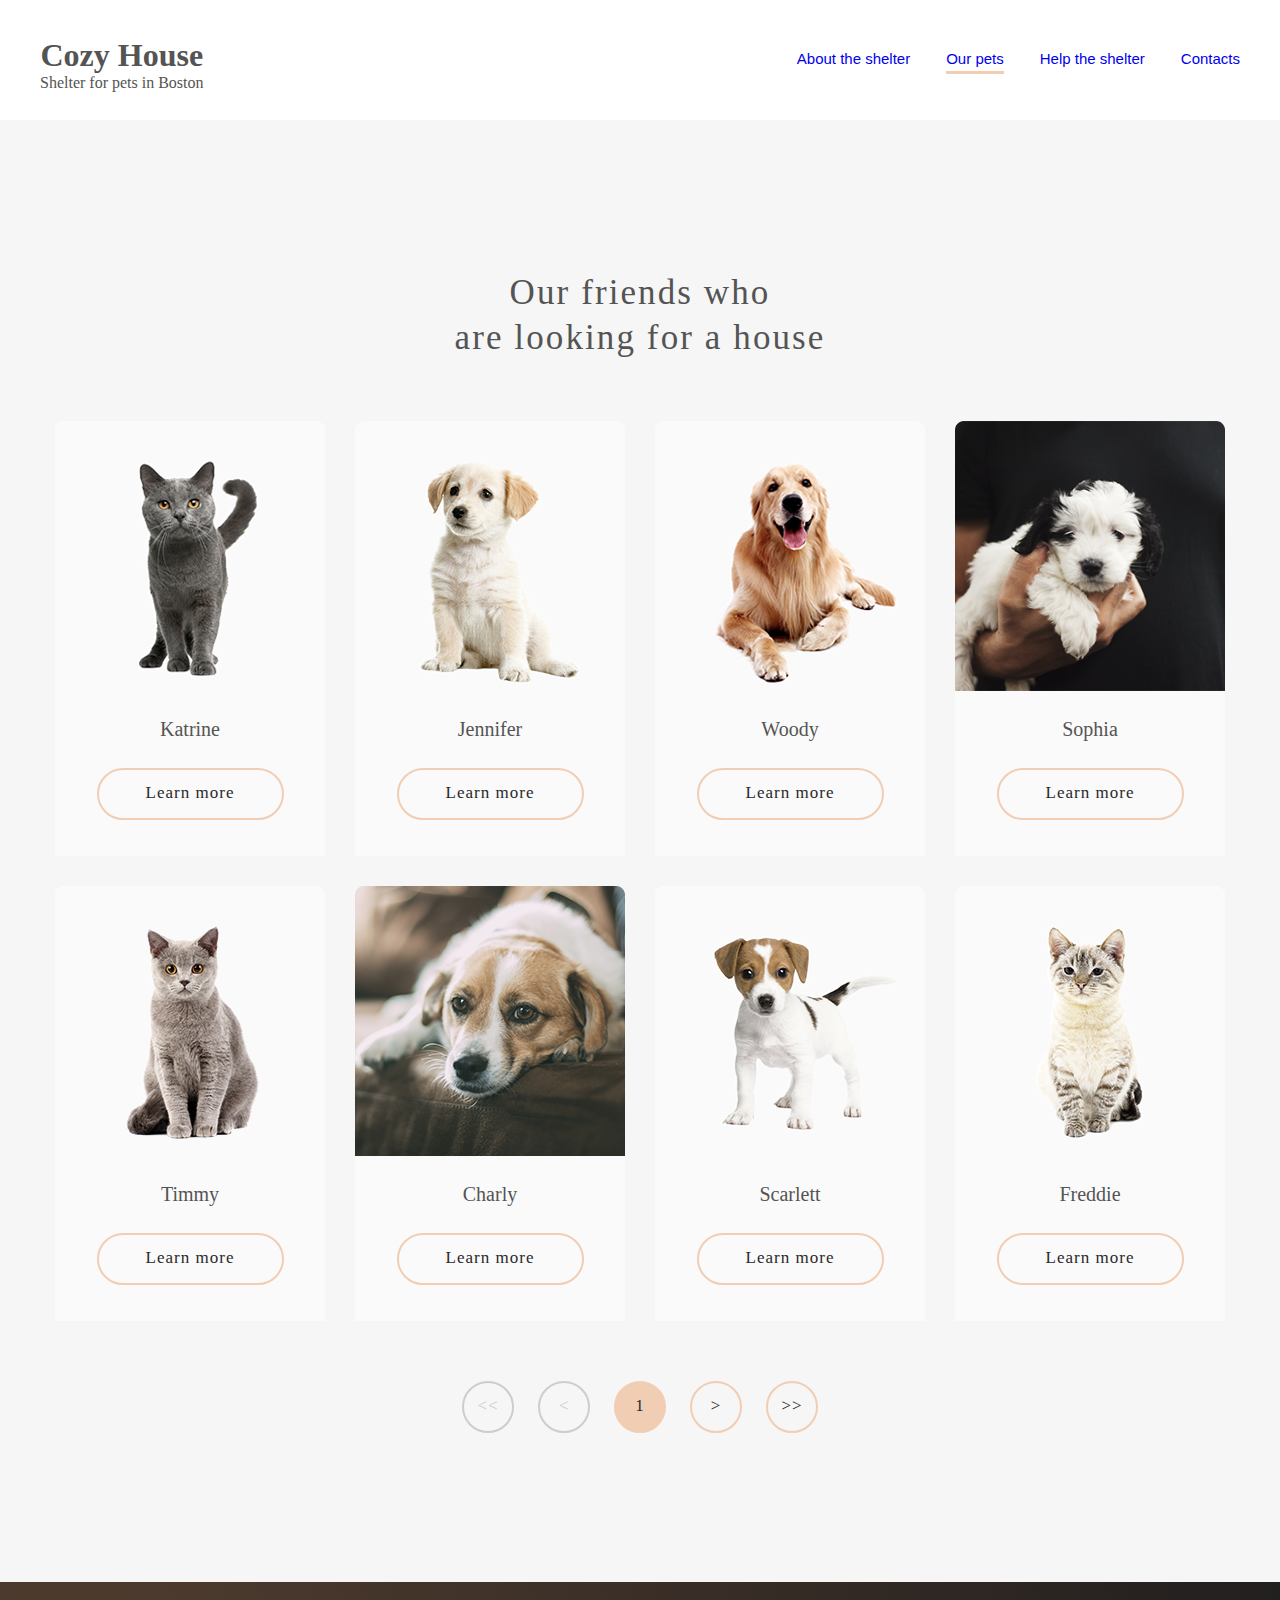
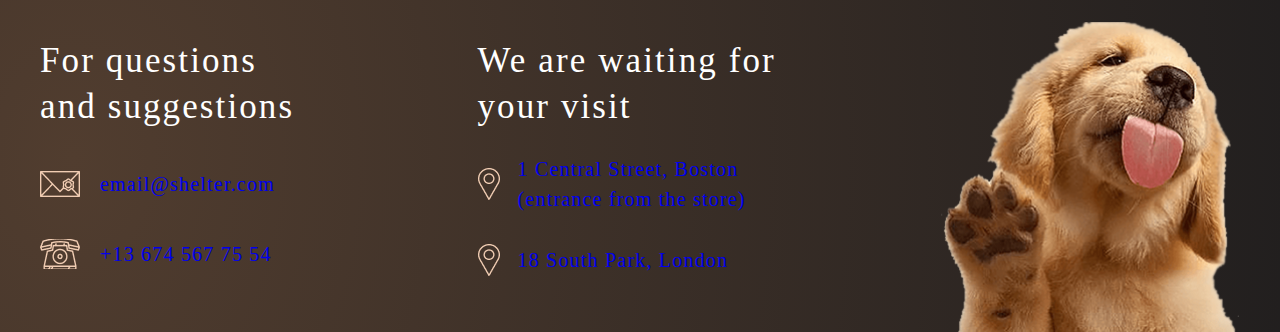
==== shelter/pets.html @ 12da90d0 "feat: burger for index" ====
<!DOCTYPE html>
<html lang="en">
  <head>
    <meta charset="UTF-8" />
    <meta http-equiv="X-UA-Compatible" content="IE=edge" />
    <meta name="viewport" content="width=device-width, initial-scale=1.0">
    <title>Our Pets</title>
    <link rel="stylesheet" href="./normalize.css" />
    <link rel="stylesheet" href="style.css" />
    <link rel="stylesheet" href="pets.css" />
  </head>
  <body>
    <div class="wrapper">
      <div class="gray hide"></div>
      <div class="head-container">
        <header class="header-pets">
          <div class="logo">
            <h1 class="header-title">Cozy House</h1>
            <div class="header-subtitle">Shelter for pets in Boston</div>
          </div>
          <div class="burger">
          </div>
          <div class="menu-burger hide">
            <ul class="menu-items">
              <li class="menu-item menu-item-activ">
                <a href="#">About the shelter</a>
              </li>
              <li class="menu-item"><a href="./pets.html">Our pets</a></li>
              <li class="menu-item"><a href="#help">Help the shelter</a></li>
              <li class="menu-item"><a href="#footer">Contacts</a></li>
            </ul>
          </div>
          <div class="menu">
            <ul class="menu-items">
              <li class="menu-item">
                <a href="./index.html">About the shelter</a>
              </li>
              <li class="menu-item menu-item-activ">
                <a href="#">Our pets</a>
              </li>
              <li class="menu-item"><a href="./index.html#help">Help the shelter</a></li>
              <li class="menu-item"><a href="#footer">Contacts</a></li>
            </ul>
          </div>
        </header>
      </div>
      <div class="our-pets container">
          <div class="our-pets-container">
              <div class="our-pets-content">
                  <h3 class="our-pets-title heading">
                    Our friends who <br>
                    are looking for a house  
                </h3>
                   <div class="our-pets-cards">
                    <div class="cards">
                        <div class="cards-container">
                          <div class="card-img card-img-katrine"></div>
                          <p class="card-name">Katrine</p>
                          <button class="card-btn slider-btn btn">Learn more</button>
                        </div>
                      </div>
                      <div class="cards">
                        <div class="cards-container">
                          <div class="card-img card-img-jennifer"></div>
                          <p class="card-name">Jennifer</p>
                          <button class="card-btn slider-btn btn">Learn more</button>
                        </div>
                      </div>
                      <div class="cards">
                        <div class="cards-container">
                          <div class="card-img card-img-woody"></div>
                          <p class="card-name">Woody</p>
                          <button class="card-btn slider-btn btn">Learn more</button>
                        </div>
                      </div>
                      <div class="cards">
                        <div class="cards-container">
                          <div class="card-img card-img-sophia"></div>
                          <p class="card-name">Sophia</p>
                          <button class="card-btn slider-btn btn">Learn more</button>
                        </div>
                      </div>
                      <div class="cards">
                        <div class="cards-container">
                          <div class="card-img card-img-timmy"></div>
                          <p class="card-name">Timmy</p>
                          <button class="card-btn slider-btn btn">Learn more</button>
                        </div>
                      </div>
                      <div class="cards">
                        <div class="cards-container">
                          <div class="card-img card-img-charly"></div>
                          <p class="card-name">Charly</p>
                          <button class="card-btn slider-btn btn">Learn more</button>
                        </div>
                      </div>
                      <div class="cards">
                        <div class="cards-container">
                          <div class="card-img card-img-scarlett"></div>
                          <p class="card-name">Scarlett</p>
                          <button class="card-btn slider-btn btn">Learn more</button>
                        </div>
                      </div>
                      <div class="cards">
                        <div class="cards-container">
                          <div class="card-img card-img-freddie"></div>
                          <p class="card-name">Freddie</p>
                          <button class="card-btn slider-btn btn">Learn more</button>
                        </div>
                      </div>
                      

                   </div>
                   <div class="our-pets-menu">
                       <button class="btn our-pets-btn slider-btn disable-btn">&lt;&lt;</button>
                       <button class="btn our-pets-btn slider-btn disable-btn">&lt;</button>
                       <button class="btn our-pets-btn slider-btn active-btn">1</button>
                       <button class="btn our-pets-btn slider-btn">&gt;</button>
                       <button class="btn our-pets-btn slider-btn">&gt;&gt;</button>
                   </div>
              </div>
          </div>
      </div>
      <footer class="footer" id="footer">
        <div class="footer-container">
          <div class="contact c-container">
            <h3 class="contact-heading c-title">
              For questions and suggestions
            </h3>
            <h4 class="contact-email conact-fiel">
                <a href="mailto:email@shelter.com">email@shelter.com</a></h4>
            <h4 class="contact-phone conact-fiel">
                <a href="tel:+13 674 567 75 54">+13 674 567 75 54</a></h4>
          </div>
          <div class="location c-container">
            <h3 class="contact-location c-title">
              We are waiting for your visit
            </h3>
            <h4 class="contact-city conact-fiel">
                <a href="https://www.google.com/maps/place/%D0%92%D0%B0%D1%80%D1%88%D0%B0%D0%B2%D0%B0/@52.1811685,21.3651849,1647m/data=!3m1!1e3!4m5!3m4!1s0x471ecc669a869f01:0x72f0be2a88ead3fc!8m2!3d52.2294817!4d21.0127258">
                    1 Central Street, Boston (entrance from the store)
            </a>
                </h4>
            <h4 class="contact-address conact-fiel">
                <a href="https://www.google.com/maps/place/%D0%92%D0%B0%D1%80%D1%88%D0%B0%D0%B2%D0%B0/@52.1811685,21.3651849,1647m/data=!3m1!1e3!4m5!3m4!1s0x471ecc669a869f01:0x72f0be2a88ead3fc!8m2!3d52.2294817!4d21.0127258">
                    18 South Park, London</a>
                </h4>
          </div>
          <div class="help-img"></div>
        </div>
      </footer>
    </div>
    <script src="./script.js"></script>
  </body>
</html>
---- shelter/style.css ----
body {
  margin: auto;
  width: 100%;
  height: 100%;
}

.btn {
  background: #F1CDB3;
  border-radius: 100px;
  width: 207px;
  height: 52px;
  font-family: "Georgia";
  font-style: normal;
  font-weight: 400;
  font-size: 17px;
  line-height: 130%;
  /* identical to box height, or 22px */
  letter-spacing: 0.06em;
  /* color-dark-3xl */
  color: #292929;
}

.btn:hover, .card-btn:hover {
  background: #FDDCC4;
  cursor: pointer;
}

a:hover {
  cursor: pointer;
}

.cards:hover .card-btn {
  background: #FDDCC4;
}

.head_background {
  display: -webkit-box;
  display: -ms-flexbox;
  display: flex;
  -webkit-box-orient: vertical;
  -webkit-box-direction: normal;
      -ms-flex-direction: column;
          flex-direction: column;
  height: 100%;
  width: 100%;
  background: radial-gradient(100% 215.42% at 0% 0%, #5B483A 0%, #262425 100%), #211F20;
}

.gray {
  display: none;
  position: fixed;
  top: 0;
  left: 0;
  width: 100%;
  height: 100%;
  content: "";
  background-color: rgba(128, 128, 128, 0.7);
  z-index: 1;
}
@media (max-width: 767px) {
  .gray {
    display: inline-block;
  }
}

.wrapper {
  width: 1280px;
  margin: auto;
  overflow: hidden;
}
@media (max-width: 1279px) {
  .wrapper {
    width: 768px;
  }
}
@media (max-width: 767px) {
  .wrapper {
    width: 320px;
  }
}

.header {
  position: relative;
  margin: 45px 40px 0 40px;
  display: -webkit-box;
  display: -ms-flexbox;
  display: flex;
  -webkit-box-orient: horizontal;
  -webkit-box-direction: normal;
      -ms-flex-direction: row;
          flex-direction: row;
  -webkit-box-pack: justify;
      -ms-flex-pack: justify;
          justify-content: space-between;
  -webkit-box-align: center;
      -ms-flex-align: center;
          align-items: center;
  color: #FFFFFF;
}
@media (max-width: 1279px) {
  .header {
    margin: 30px 30px 0 30px;
  }
}
@media (max-width: 767px) {
  .header {
    margin: 30px 53px 0 10px;
  }
}
.header .header-title {
  /* logo_title */
  font-family: "Georgia";
  font-style: normal;
  font-weight: 400;
  font-size: 32px;
  line-height: 110%;
  /* or 35px */
  letter-spacing: 0.06em;
  /* color-primary */
  color: #F1CDB3;
}
.header .header-subtitle {
  font-family: "Arial";
  font-style: normal;
  font-weight: 400;
  font-size: 13px;
  line-height: 35px;
  display: -webkit-box;
  display: -ms-flexbox;
  display: flex;
  -webkit-box-align: center;
      -ms-flex-align: center;
          align-items: center;
  letter-spacing: 0.1em;
}

.logo {
  z-index: 200;
  display: -webkit-box;
  display: -ms-flexbox;
  display: flex;
  -webkit-box-orient: vertical;
  -webkit-box-direction: normal;
      -ms-flex-direction: column;
          flex-direction: column;
  -webkit-box-align: center;
      -ms-flex-align: center;
          align-items: center;
  margin-bottom: 10px;
  margin-top: 10px;
}
.logo .logo:hover {
  cursor: pointer;
}
@media (max-width: 767px) {
  .logo {
    margin: 0;
  }
}

.display-block {
  display: block;
}

.burger {
  display: none;
  content: "";
  width: 30px;
  height: 22px;
  background-image: url("./assets/icon/Burger.png");
  -webkit-transition: -webkit-transform 0.8s;
  transition: -webkit-transform 0.8s;
  transition: transform 0.8s;
  transition: transform 0.8s, -webkit-transform 0.8s;
}
.burger:hover {
  cursor: pointer;
}
.burger.active {
  -webkit-transform: rotate(90deg);
          transform: rotate(90deg);
}
@media (max-width: 767px) {
  .burger {
    display: inline-block;
    z-index: 200;
  }
}

.hide {
  display: none !important;
}

.show {
  display: inline-block;
}

.show-burger-menu {
  -webkit-animation: burger 0.3s;
          animation: burger 0.3s;
}
@-webkit-keyframes burger {
  0% {
    right: -380px;
  }
  100% {
    right: -60;
  }
}
@keyframes burger {
  0% {
    right: -380px;
  }
  100% {
    right: -60;
  }
}

.hide-burger-menu {
  -webkit-animation: bur 0.3s;
          animation: bur 0.3s;
}
@-webkit-keyframes bur {
  0% {
    right: -60px;
  }
  100% {
    right: -380px;
    display: none;
  }
}
@keyframes bur {
  0% {
    right: -60px;
  }
  100% {
    right: -380px;
    display: none;
  }
}

.menu {
  display: inline-block;
}
@media (max-width: 767px) {
  .menu {
    display: none;
  }
}

.menu-burger {
  z-index: 100;
  display: none;
  width: 320px;
}
@media (max-width: 767px) {
  .menu-burger {
    display: inline-block;
    position: absolute;
    top: -30px;
    right: -53px;
    height: 823px;
    background-color: #292929;
  }
}

.menu-items {
  list-style: none;
  display: -webkit-box;
  display: -ms-flexbox;
  display: flex;
  -webkit-box-orient: horizontal;
  -webkit-box-direction: normal;
      -ms-flex-direction: row;
          flex-direction: row;
  font-family: "Arial";
  font-style: normal;
  font-weight: 400;
  font-size: 15px;
  line-height: 160%;
  color: #CDCDCD;
}
@media (max-width: 767px) {
  .menu-items {
    -webkit-box-orient: vertical;
    -webkit-box-direction: normal;
        -ms-flex-direction: column;
            flex-direction: column;
    padding: 0;
    -webkit-box-pack: center;
        -ms-flex-pack: center;
            justify-content: center;
    -webkit-box-align: center;
        -ms-flex-align: center;
            align-items: center;
    height: 100%;
    width: 100%;
  }
}

.menu-item {
  margin: 0 0 0 36px;
}
@media (max-width: 767px) {
  .menu-item {
    margin: 20px 0;
    font-size: 32px;
  }
}

.menu-item-activ {
  color: #FAFAFA;
  border-bottom: 3px solid #F1CDB3;
}

.main-container {
  margin: 44px 40px 0 40px;
}
@media (max-width: 1279px) {
  .main-container {
    margin: 60px 100px 0 90px;
    height: 1015px;
  }
}

.main {
  display: -webkit-box;
  display: -ms-flexbox;
  display: flex;
  -webkit-box-orient: horizontal;
  -webkit-box-direction: normal;
      -ms-flex-direction: row;
          flex-direction: row;
}
@media (max-width: 1279px) {
  .main {
    -webkit-box-orient: vertical;
    -webkit-box-direction: normal;
        -ms-flex-direction: column;
            flex-direction: column;
    -webkit-box-align: center;
        -ms-flex-align: center;
            align-items: center;
    -webkit-box-pack: justify;
        -ms-flex-pack: justify;
            justify-content: space-between;
  }
}

.main-content {
  width: 460px;
  display: -webkit-box;
  display: -ms-flexbox;
  display: flex;
  -webkit-box-orient: vertical;
  -webkit-box-direction: normal;
      -ms-flex-direction: column;
          flex-direction: column;
  -webkit-box-align: start;
      -ms-flex-align: start;
          align-items: flex-start;
  margin-top: 160px;
}
@media (max-width: 1279px) {
  .main-content {
    margin-top: 0;
  }
}

h2 {
  /* h2 */
  font-family: "Georgia";
  font-style: normal;
  font-weight: 400;
  font-size: 44px;
  line-height: 130%;
  /* or 57px */
}

.main-header {
  width: 310px;
  color: #FFFFFF;
}

@media (max-width: 1279px) {
  .main-btn {
    -ms-flex-item-align: center;
        align-self: center;
  }
}

.main-text {
  margin: 42px 0;
  color: #CDCDCD;
}

.subheading {
  font-family: "Arial";
  font-style: normal;
  font-weight: 400;
  font-size: 15px;
  line-height: 160%;
}

.main-img {
  margin-left: 42px;
  width: 698px;
  height: 728px;
  background-image: url("./assets/img/puppy.png");
  content: "";
}
@media (max-width: 1279px) {
  .main-img {
    margin: 99px 0 0 120px;
    width: 569px;
    height: 593px;
    background-position: top top;
    background-size: contain;
    background-repeat: no-repeat;
  }
}

.about {
  height: 588px;
}
@media (max-width: 1279px) {
  .about {
    height: 1048px;
  }
}

.about-container {
  width: 1200px;
  height: 408px;
  display: -webkit-box;
  display: -ms-flexbox;
  display: flex;
  -webkit-box-orient: horizontal;
  -webkit-box-direction: normal;
      -ms-flex-direction: row;
          flex-direction: row;
  -webkit-box-pack: center;
      -ms-flex-pack: center;
          justify-content: center;
}
@media (max-width: 1279px) {
  .about-container {
    width: 768px;
  }
}
@media (max-width: 767px) {
  .about-container {
    width: 320px;
  }
}
@media (max-width: 1279px) {
  .about-container {
    height: 868px;
    -webkit-box-orient: vertical;
    -webkit-box-direction: normal;
        -ms-flex-direction: column;
            flex-direction: column;
    -webkit-box-align: center;
        -ms-flex-align: center;
            align-items: center;
    -webkit-box-pack: start;
        -ms-flex-pack: start;
            justify-content: flex-start;
  }
}

.about-img {
  margin-left: 175px;
  margin-top: 10px;
  width: 300px;
  height: 408px;
  content: "";
  background: url(./assets/img/pets.png);
}
@media (max-width: 1279px) {
  .about-img {
    margin: 80px 0 0 0;
    -webkit-box-ordinal-group: 2;
        -ms-flex-order: 1;
            order: 1;
  }
}

.about-content {
  margin: 22px 175px 0 120px;
  width: 430px;
  height: 380px;
  color: #4C4C4C;
  display: -webkit-box;
  display: -ms-flexbox;
  display: flex;
  -webkit-box-orient: vertical;
  -webkit-box-direction: normal;
      -ms-flex-direction: column;
          flex-direction: column;
  -ms-flex-pack: distribute;
      justify-content: space-around;
}
@media (max-width: 1279px) {
  .about-content {
    margin: 0;
    -webkit-box-ordinal-group: 1;
        -ms-flex-order: 0;
            order: 0;
  }
}

h3 {
  font-family: "Georgia";
  font-style: normal;
  font-weight: 400;
  font-size: 35px;
  line-height: 130%;
  letter-spacing: 0.06em;
}

.about-header {
  color: #545454;
  width: 390px;
}

.about-center {
  margin-top: 20px;
}

.pets {
  height: 877px;
  width: 100%;
  background: #F6F6F6;
}

.pets-container {
  /* background: red;    */
  width: 1200px;
  height: 697px;
  display: -webkit-box;
  display: -ms-flexbox;
  display: flex;
  -webkit-box-orient: vertical;
  -webkit-box-direction: normal;
      -ms-flex-direction: column;
          flex-direction: column;
  -webkit-box-align: center;
      -ms-flex-align: center;
          align-items: center;
  -webkit-box-pack: justify;
      -ms-flex-pack: justify;
          justify-content: space-between;
  margin-top: -10px;
}
@media (max-width: 1279px) {
  .pets-container {
    width: 768px;
  }
}
@media (max-width: 767px) {
  .pets-container {
    width: 320px;
  }
}

.pets-head {
  width: 400px;
  text-align: center;
  color: #545454;
}

.pets-slider {
  width: 1200px;
  height: 435px;
  position: relative;
}
@media (max-width: 1279px) {
  .pets-slider {
    width: 768px;
  }
}
@media (max-width: 767px) {
  .pets-slider {
    width: 320px;
  }
}
@media (max-width: 1279px) {
  .pets-slider {
    width: 706px;
  }
}

.pets-slider-container {
  width: 100%;
  height: 100%;
  display: -webkit-box;
  display: -ms-flexbox;
  display: flex;
  -webkit-box-orient: horizontal;
  -webkit-box-direction: normal;
      -ms-flex-direction: row;
          flex-direction: row;
  -webkit-box-pack: center;
      -ms-flex-pack: center;
          justify-content: center;
}
@media (max-width: 1279px) {
  .pets-slider-container {
    -ms-flex-wrap: wrap;
        flex-wrap: wrap;
    overflow: hidden;
    overflow-y: hidden;
  }
}

.cards {
  margin: 0 45px;
  width: 270px;
  height: 435px;
}
@media (max-width: 1279px) {
  .cards {
    margin: 0 20px;
  }
}

.cards:hover {
  cursor: pointer;
  -webkit-transform: scale(1.1);
          transform: scale(1.1);
  -webkit-box-shadow: 0 4px 8px 0 rgba(0, 0, 0, 0.2), 0 6px 20px 0 rgba(0, 0, 0, 0.19);
          box-shadow: 0 4px 8px 0 rgba(0, 0, 0, 0.2), 0 6px 20px 0 rgba(0, 0, 0, 0.19);
}

.cards-container {
  border-radius: 9px 9px 0px 0px;
  background: #FAFAFA;
  width: 100%;
  height: 100%;
  display: -webkit-box;
  display: -ms-flexbox;
  display: flex;
  -webkit-box-orient: vertical;
  -webkit-box-direction: normal;
      -ms-flex-direction: column;
          flex-direction: column;
  -webkit-box-align: center;
      -ms-flex-align: center;
          align-items: center;
}

.card-img {
  width: 270px;
  height: 270px;
  content: "";
}

.card-img-jennifer {
  background-image: url(./assets/img/slider/jennifer.png);
}

.card-img-katrine {
  background-image: url(./assets/img/slider/katrine.png);
}

.card-img-woody {
  background-image: url(./assets/img/slider/woody.png);
}

.card-name {
  margin: 27px 0;
  font-family: "Georgia";
  font-style: normal;
  font-weight: 400;
  font-size: 20px;
  line-height: 23px;
}

.slider-btn {
  border: 2px solid #F1CDB3;
  -webkit-box-sizing: border-box;
          box-sizing: border-box;
  background: inherit;
}

.card-btn {
  width: 187px;
  height: 52px;
}

.nav-btn {
  width: 52px;
  height: 52px;
  font-size: 14px;
  display: -webkit-box;
  display: -ms-flexbox;
  display: flex;
  -webkit-box-align: center;
      -ms-flex-align: center;
          align-items: center;
  -webkit-box-pack: center;
      -ms-flex-pack: center;
          justify-content: center;
  position: absolute;
  top: 189px;
}

.nav-btn-left {
  -webkit-transform: rotate(-180deg);
          transform: rotate(-180deg);
}

.nav-btn-right {
  right: 0px;
}

.pets-btn {
  width: 261px;
  height: 52px;
}

.help {
  width: 1280px;
  height: 611px;
}
@media (max-width: 1279px) {
  .help {
    width: 768px;
  }
}
@media (max-width: 767px) {
  .help {
    width: 320px;
  }
}
@media (max-width: 1279px) {
  .help {
    height: 779px;
  }
}

.help-container {
  max-width: 1200;
  height: 431px;
  display: -webkit-box;
  display: -ms-flexbox;
  display: flex;
  -webkit-box-orient: vertical;
  -webkit-box-direction: normal;
      -ms-flex-direction: column;
          flex-direction: column;
  -webkit-box-align: center;
      -ms-flex-align: center;
          align-items: center;
  -webkit-box-pack: justify;
      -ms-flex-pack: justify;
          justify-content: space-between;
}
@media (max-width: 1279px) {
  .help-container {
    width: 630px;
    height: 599px;
  }
}

.help-title {
  width: 310px;
  text-align: center;
}

.help-icons {
  width: 1200px;
  height: 281px;
  display: -webkit-box;
  display: -ms-flexbox;
  display: flex;
  -webkit-box-orient: horizontal;
  -webkit-box-direction: normal;
      -ms-flex-direction: row;
          flex-direction: row;
  -webkit-box-pack: center;
      -ms-flex-pack: center;
          justify-content: center;
  -ms-flex-wrap: wrap;
      flex-wrap: wrap;
}
@media (max-width: 1279px) {
  .help-icons {
    width: 768px;
  }
}
@media (max-width: 767px) {
  .help-icons {
    width: 320px;
  }
}
@media (max-width: 1279px) {
  .help-icons {
    height: 446px;
  }
}

.help-card {
  -webkit-box-flex: 0;
      -ms-flex: 0 0 20%;
          flex: 0 0 20%;
  height: 113px;
  min-width: 60px;
  margin: 0 0 50px 0px;
  display: -webkit-box;
  display: -ms-flexbox;
  display: flex;
  -webkit-box-orient: vertical;
  -webkit-box-direction: normal;
      -ms-flex-direction: column;
          flex-direction: column;
  -webkit-box-align: center;
      -ms-flex-align: center;
          align-items: center;
  -ms-flex-pack: distribute;
      justify-content: space-around;
  -ms-flex-line-pack: distribute;
      align-content: space-around;
}
@media (max-width: 1279px) {
  .help-card {
    -webkit-box-flex: 0;
        -ms-flex: 0 0 30%;
            flex: 0 0 30%;
  }
}

.help-card-icon {
  width: 100%;
  height: 60px;
  background-position: center;
  background-repeat: no-repeat;
}

.help-icon-petfood {
  background-image: url(./assets/icon/petfood.png);
}

.help-card-text {
  font-family: "Georgia";
  font-style: normal;
  font-weight: 400;
  font-size: 20px;
  line-height: 115%;
  /* identical to box height, or 23px */
  display: -webkit-box;
  display: -ms-flexbox;
  display: flex;
  -webkit-box-align: center;
      -ms-flex-align: center;
          align-items: center;
  text-align: center;
  letter-spacing: 0.06em;
  /* color-dark-l */
  color: #545454;
}

.help-icon-transportation {
  background-image: url(./assets/icon/transportation.png);
}

.help-icon-toys {
  background-image: url(./assets/icon/toys.png);
}

.help-icon-bowl {
  background-image: url(./assets/icon/bowls.png);
}

.help-icon-shampoos {
  background-image: url(./assets/icon/shampoos.png);
}

.help-icon-vitamins {
  background-image: url(./assets/icon/vitamins.png);
}

.help-icon-medicines {
  background-image: url(./assets/icon/medicines.png);
}

.help-icon-collars {
  background-image: url(./assets/icon/collars.png);
}

.help-icon-sleeping {
  background-image: url(./assets/icon/sleeping.png);
}

.donate {
  height: 462px;
  width: 100%;
  background: #F6F6F6;
}
@media (max-width: 1279px) {
  .donate {
    height: 783px;
  }
}

.donate-container {
  width: 915px;
  height: 282px;
  display: -webkit-box;
  display: -ms-flexbox;
  display: flex;
  -webkit-box-orient: horizontal;
  -webkit-box-direction: normal;
      -ms-flex-direction: row;
          flex-direction: row;
  -webkit-box-pack: justify;
      -ms-flex-pack: justify;
          justify-content: space-between;
  -webkit-box-align: center;
      -ms-flex-align: center;
          align-items: center;
}
@media (max-width: 1279px) {
  .donate-container {
    width: 100%;
    height: 100%;
    -webkit-box-orient: vertical;
    -webkit-box-direction: normal;
        -ms-flex-direction: column;
            flex-direction: column;
  }
}

.donate-img {
  margin-top: 10px;
  width: 55%;
  content: "";
  background-image: url("./assets/img/donation-dog.png");
  background-position: center;
  background-repeat: no-repeat;
  height: 100%;
}
@media (max-width: 1279px) {
  .donate-img {
    width: 505px;
    height: 261px;
    -webkit-box-ordinal-group: 2;
        -ms-flex-order: 1;
            order: 1;
    margin: 0 0 100px 0;
  }
}

.donate-content {
  margin-top: 20px;
  width: 41%;
  height: 282px;
  display: -webkit-box;
  display: -ms-flexbox;
  display: flex;
  -webkit-box-orient: vertical;
  -webkit-box-direction: normal;
      -ms-flex-direction: column;
          flex-direction: column;
  -webkit-box-pack: justify;
      -ms-flex-pack: justify;
          justify-content: space-between;
}
@media (max-width: 1279px) {
  .donate-content {
    margin-top: 80px;
  }
}

.donate-title {
  color: #545454;
  width: 300px;
}

.donate-subheading {
  color: #545454;
}

.card {
  width: 349px;
  height: 43px;
  background: #F1CDB3;
  border-radius: 9px;
  display: -webkit-box;
  display: -ms-flexbox;
  display: flex;
  -webkit-box-pack: center;
      -ms-flex-pack: center;
          justify-content: center;
  -webkit-box-align: center;
      -ms-flex-align: center;
          align-items: center;
  background-image: url("./assets/icon/credit-card.png");
  background-position: 3% 50%;
  background-repeat: no-repeat;
}

.card-num {
  margin-left: 40px;
}

.donate-info {
  font-family: "Arial";
  font-style: italic;
  font-weight: 400;
  font-size: 12px;
  line-height: 18px;
  /* or 150% */
  display: -webkit-box;
  display: -ms-flexbox;
  display: flex;
  -webkit-box-align: center;
      -ms-flex-align: center;
          align-items: center;
  /* color-dark-m */
  color: #B2B2B2;
}

h5 {
  font-family: "Georgia";
  font-style: normal;
  font-weight: 400;
  font-size: 15px;
  line-height: 110%;
  /* identical to box height, or 17px */
  letter-spacing: 0.06em;
  margin: 0;
  padding: 0;
}

.container {
  display: -webkit-box;
  display: -ms-flexbox;
  display: flex;
  -webkit-box-align: center;
      -ms-flex-align: center;
          align-items: center;
  -webkit-box-pack: center;
      -ms-flex-pack: center;
          justify-content: center;
}

h4 {
  font-family: "Georgia";
  font-style: normal;
  font-weight: 400;
  font-size: 20px;
  line-height: 115%;
  /* identical to box height, or 23px */
  display: -webkit-box;
  display: -ms-flexbox;
  display: flex;
  -webkit-box-align: center;
      -ms-flex-align: center;
          align-items: center;
  letter-spacing: 0.06em;
}

.mb20 {
  margin-bottom: 40px;
}

.footer {
  height: 350px;
  width: 100%;
  background: radial-gradient(110.67% 538.64% at 5.73% 50%, #513D2F 0%, #1A1A1C 100%), #211F20;
  display: -webkit-box;
  display: -ms-flexbox;
  display: flex;
  -webkit-box-align: center;
      -ms-flex-align: center;
          align-items: center;
  -webkit-box-orient: vertical;
  -webkit-box-direction: normal;
      -ms-flex-direction: column;
          flex-direction: column;
  -webkit-box-pack: end;
      -ms-flex-pack: end;
          justify-content: flex-end;
}
@media (max-width: 1279px) {
  .footer {
    height: 639px;
  }
}

.footer-container {
  height: 310px;
  width: 1200px;
  display: -webkit-box;
  display: -ms-flexbox;
  display: flex;
  -webkit-box-orient: horizontal;
  -webkit-box-direction: normal;
      -ms-flex-direction: row;
          flex-direction: row;
  -webkit-box-pack: justify;
      -ms-flex-pack: justify;
          justify-content: space-between;
}
@media (max-width: 1279px) {
  .footer-container {
    height: 100%;
    -ms-flex-wrap: wrap;
        flex-wrap: wrap;
    -webkit-box-pack: center;
        -ms-flex-pack: center;
            justify-content: center;
  }
}
@media (max-width: 1279px) {
  .footer-container {
    width: 768px;
  }
}
@media (max-width: 767px) {
  .footer-container {
    width: 320px;
  }
}

.info {
  display: -webkit-box;
  display: -ms-flexbox;
  display: flex;
  -webkit-box-orient: horizontal;
  -webkit-box-direction: normal;
      -ms-flex-direction: row;
          flex-direction: row;
  -webkit-box-align: center;
      -ms-flex-align: center;
          align-items: center;
  -webkit-box-pack: justify;
      -ms-flex-pack: justify;
          justify-content: space-between;
}

.contact {
  width: 280px;
}

.c-title {
  color: #FFFFFF;
}

.c-container {
  margin-top: 16px;
  display: -webkit-box;
  display: -ms-flexbox;
  display: flex;
  -webkit-box-orient: vertical;
  -webkit-box-direction: normal;
      -ms-flex-direction: column;
          flex-direction: column;
}
@media (max-width: 1279px) {
  .c-container {
    margin: 30px 30px;
  }
}

.contact-email {
  margin-bottom: 40px;
  margin-top: 40px;
  background-image: url("./assets/icon/mail.png");
}

.conact-fiel {
  padding-left: 60px;
  background-repeat: no-repeat;
  background-position: left center;
  font-family: "Georgia";
  font-style: normal;
  font-weight: 400;
  font-size: 20px;
  line-height: 150%;
  /* identical to box height, or 23px */
  letter-spacing: 0.06em;
  /* color-primary */
  color: #F1CDB3;
}

.contact-phone {
  background-image: url("./assets/icon/phone.png");
}

.location {
  width: 305px;
}

.contact-city {
  background-image: url("./assets/icon/pin.png");
  padding-left: 40px;
  margin-bottom: 28px;
  margin-top: 25px;
}

.contact-address {
  background-image: url("./assets/icon/pin.png");
  padding-left: 40px;
  line-height: 180%;
}

.help-img {
  width: 300px;
  height: 310px;
  background-image: url("assets/img/footer-puppy.png");
  content: "";
}
@media (max-width: 1279px) {
  .help-img {
    margin-top: 30px;
  }
}

.card-img-timmy {
  background-image: url(./assets/img/slider/timmy.png);
}

.card-img-charly {
  background-image: url(./assets/img/slider/charly.png);
}

.card-img-scarlett {
  background-image: url(./assets/img/slider/scarlett.png);
}

.card-img-freddie {
  background-image: url(./assets/img/slider/freddie.png);
}

.card-img-sophia {
  background-image: url(./assets/img/slider/sophia.png);
}/*# sourceMappingURL=style.css.map */
---- shelter/pets.css ----
.head-container {
  position: fixed;
  top: 0;
  background: white;
  display: -webkit-box;
  display: -ms-flexbox;
  display: flex;
  -webkit-box-orient: horizontal;
  -webkit-box-direction: normal;
      -ms-flex-direction: row;
          flex-direction: row;
  -webkit-box-align: center;
      -ms-flex-align: center;
          align-items: center;
  -webkit-box-pack: center;
      -ms-flex-pack: center;
          justify-content: center;
  width: 1280px;
  height: 120px;
}
@media (max-width: 1279px) {
  .head-container {
    width: 768px;
  }
}

.header-pets {
  display: -webkit-box;
  display: -ms-flexbox;
  display: flex;
  -webkit-box-orient: horizontal;
  -webkit-box-direction: normal;
      -ms-flex-direction: row;
          flex-direction: row;
  -webkit-box-pack: justify;
      -ms-flex-pack: justify;
          justify-content: space-between;
  -webkit-box-align: center;
      -ms-flex-align: center;
          align-items: center;
  width: 1200px;
  /* height: 100%; */
  color: #545454 !important;
}
@media (max-width: 1279px) {
  .header-pets {
    width: 708px;
  }
}

.header-pets .logo .header-title {
  color: #545454;
  margin-top: 10px;
}

.header-pets .logo {
  z-index: 200;
}

.header-pets .menu-items, .menu-item-activ {
  color: #545454;
}

.header-pets .menu-items {
  z-index: 100;
}

.our-pets {
  margin-top: 120px;
  width: 1280px;
  height: 1462px;
  color: #545454;
  background: #F6F6F6;
}
@media (max-width: 1279px) {
  .our-pets {
    width: 768px;
    height: 1733px;
  }
}

.our-pets-container {
  width: 1200px;
  /* height: 100%; */
}
@media (max-width: 1279px) {
  .our-pets-container {
    width: 708px;
    height: 1733px;
  }
}

.our-pets-content {
  width: 100%;
  height: 1163px;
  display: -webkit-box;
  display: -ms-flexbox;
  display: flex;
  -webkit-box-orient: vertical;
  -webkit-box-direction: normal;
      -ms-flex-direction: column;
          flex-direction: column;
  -webkit-box-pack: justify;
      -ms-flex-pack: justify;
          justify-content: space-between;
  -webkit-box-align: center;
      -ms-flex-align: center;
          align-items: center;
}
@media (max-width: 1279px) {
  .our-pets-content {
    height: 1603px;
    -webkit-box-pack: start;
        -ms-flex-pack: start;
            justify-content: flex-start;
    margin-top: 80px;
  }
}

.our-pets-title {
  width: 400px;
  text-align: center;
}

.our-pets-cards {
  width: 100%;
  height: 930px;
  display: -webkit-box;
  display: -ms-flexbox;
  display: flex;
  -webkit-box-orient: horizontal;
  -webkit-box-direction: normal;
      -ms-flex-direction: row;
          flex-direction: row;
  -ms-flex-wrap: wrap;
      flex-wrap: wrap;
  -webkit-box-flex: 0;
      -ms-flex: 0 0 20%;
          flex: 0 0 20%;
}
@media (max-width: 1279px) {
  .our-pets-cards {
    height: 1365px;
    overflow-y: hidden;
    -webkit-box-flex: 0;
        -ms-flex: 0 0 87%;
            flex: 0 0 87%;
    margin: 30px 0 40px 0;
  }
}

.our-pets-cards .cards {
  margin: 15px auto;
}

/* .our-pets-cards .cards-container {
margin-bottom: 30px;
} */
.our-pets-btn {
  height: 52px;
  width: 52px;
  margin: 0 10px;
}

.disable-btn {
  border: 2px solid #CDCDCD;
  color: #CDCDCD;
}

.disable-btn:hover {
  background: inherit;
  cursor: default;
}

.active-btn {
  background: #F1CDB3;
}/*# sourceMappingURL=pets.css.map */
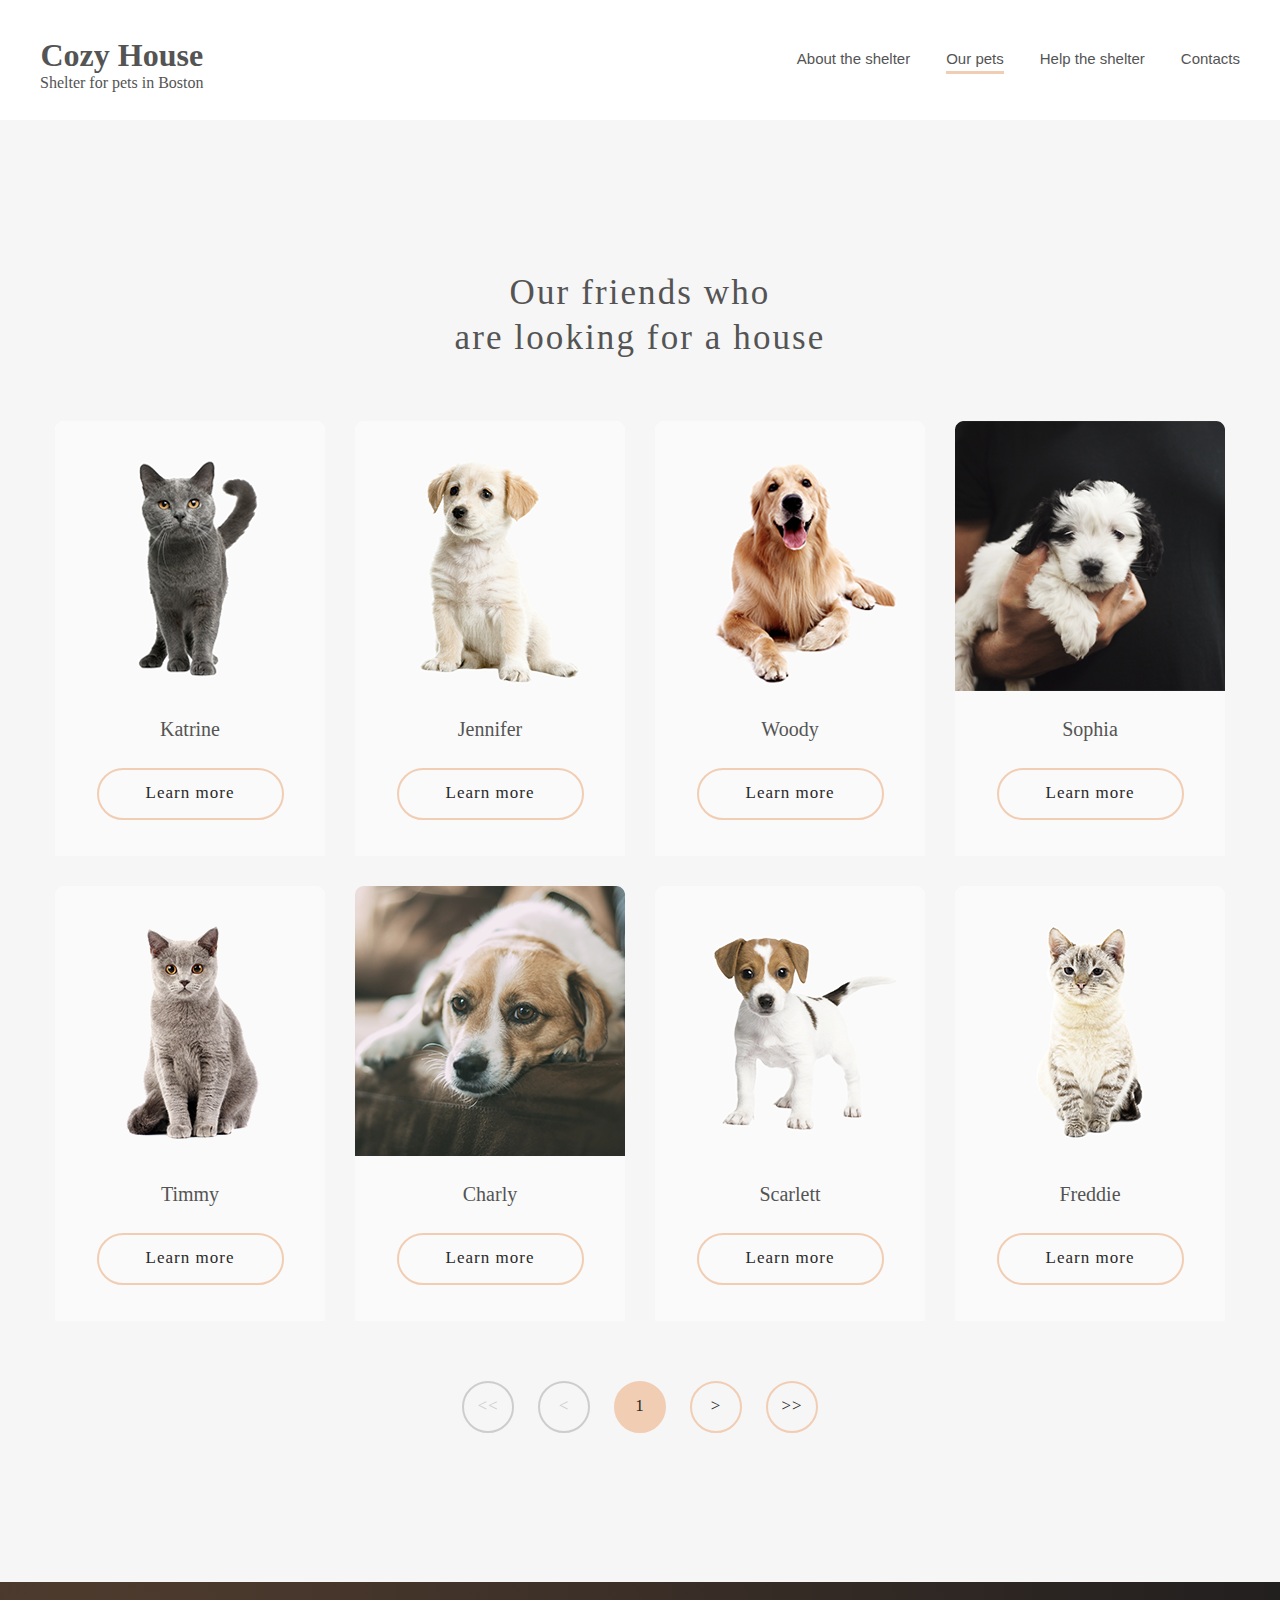
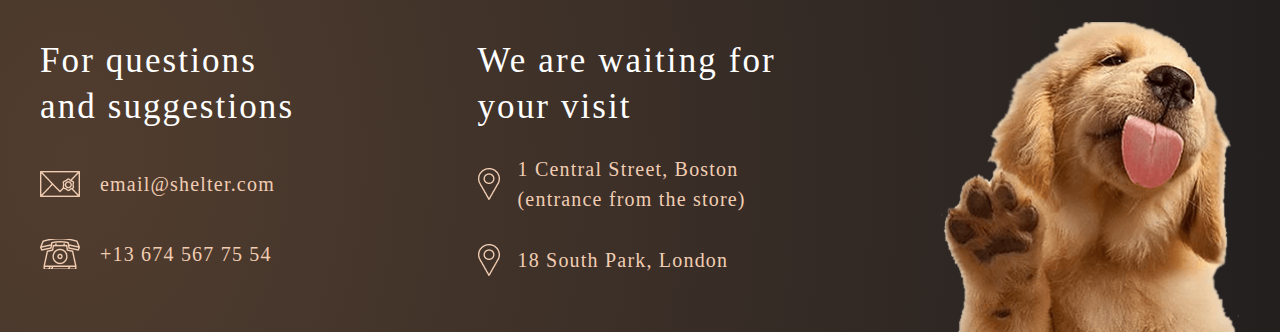
==== commit b9d72264: "feat: add slider without animation" ====
--- a/shelter/pets.html
+++ b/shelter/pets.html
@@ -5,28 +5,30 @@
     <meta http-equiv="X-UA-Compatible" content="IE=edge" />
     <meta name="viewport" content="width=device-width, initial-scale=1.0">
     <title>Our Pets</title>
+    <link href="https://fonts.googleapis.com/icon?family=Material+Icons"
+      rel="stylesheet">
     <link rel="stylesheet" href="./normalize.css" />
     <link rel="stylesheet" href="style.css" />
     <link rel="stylesheet" href="pets.css" />
   </head>
   <body>
+          <div class="gray gray-z0 hide"></div>
     <div class="wrapper">
-      <div class="gray hide"></div>
       <div class="head-container">
         <header class="header-pets">
           <div class="logo">
             <h1 class="header-title">Cozy House</h1>
             <div class="header-subtitle">Shelter for pets in Boston</div>
           </div>
-          <div class="burger">
+          <div class="burger burger-gray">
           </div>
           <div class="menu-burger hide">
             <ul class="menu-items">
-              <li class="menu-item menu-item-activ">
-                <a href="#">About the shelter</a>
+              <li class="menu-item ">
+                <a href="./index.html">About the shelter</a>
               </li>
-              <li class="menu-item"><a href="./pets.html">Our pets</a></li>
-              <li class="menu-item"><a href="#help">Help the shelter</a></li>
+              <li class="menu-item menu-item-activ"><a href="#">Our pets</a></li>
+              <li class="menu-item"><a href="./index.html#help">Help the shelter</a></li>
               <li class="menu-item"><a href="#footer">Contacts</a></li>
             </ul>
           </div>
@@ -150,6 +152,6 @@
         </div>
       </footer>
     </div>
-    <script src="./script.js"></script>
+    <script src="./js/script.js"></script>
   </body>
 </html>
--- a/shelter/style.css
+++ b/shelter/style.css
@@ -34,13 +34,8 @@
 }
 
 .head_background {
-  display: -webkit-box;
-  display: -ms-flexbox;
-  display: flex;
-  -webkit-box-orient: vertical;
-  -webkit-box-direction: normal;
-      -ms-flex-direction: column;
-          flex-direction: column;
+  display: flex;
+  flex-direction: column;
   height: 100%;
   width: 100%;
   background: radial-gradient(100% 215.42% at 0% 0%, #5B483A 0%, #262425 100%), #211F20;
@@ -82,19 +77,10 @@
 .header {
   position: relative;
   margin: 45px 40px 0 40px;
-  display: -webkit-box;
-  display: -ms-flexbox;
-  display: flex;
-  -webkit-box-orient: horizontal;
-  -webkit-box-direction: normal;
-      -ms-flex-direction: row;
-          flex-direction: row;
-  -webkit-box-pack: justify;
-      -ms-flex-pack: justify;
-          justify-content: space-between;
-  -webkit-box-align: center;
-      -ms-flex-align: center;
-          align-items: center;
+  display: flex;
+  flex-direction: row;
+  justify-content: space-between;
+  align-items: center;
   color: #FFFFFF;
 }
 @media (max-width: 1279px) {
@@ -104,7 +90,7 @@
 }
 @media (max-width: 767px) {
   .header {
-    margin: 30px 53px 0 10px;
+    margin: 30px 0 0 0;
   }
 }
 .header .header-title {
@@ -125,27 +111,16 @@
   font-weight: 400;
   font-size: 13px;
   line-height: 35px;
-  display: -webkit-box;
-  display: -ms-flexbox;
-  display: flex;
-  -webkit-box-align: center;
-      -ms-flex-align: center;
-          align-items: center;
+  display: flex;
+  align-items: center;
   letter-spacing: 0.1em;
 }
 
 .logo {
   z-index: 200;
-  display: -webkit-box;
-  display: -ms-flexbox;
-  display: flex;
-  -webkit-box-orient: vertical;
-  -webkit-box-direction: normal;
-      -ms-flex-direction: column;
-          flex-direction: column;
-  -webkit-box-align: center;
-      -ms-flex-align: center;
-          align-items: center;
+  display: flex;
+  flex-direction: column;
+  align-items: center;
   margin-bottom: 10px;
   margin-top: 10px;
 }
@@ -154,7 +129,7 @@
 }
 @media (max-width: 767px) {
   .logo {
-    margin: 0;
+    margin: 0 0 0 10px;
   }
 }
 
@@ -168,21 +143,18 @@
   width: 30px;
   height: 22px;
   background-image: url("./assets/icon/Burger.png");
-  -webkit-transition: -webkit-transform 0.8s;
-  transition: -webkit-transform 0.8s;
   transition: transform 0.8s;
-  transition: transform 0.8s, -webkit-transform 0.8s;
 }
 .burger:hover {
   cursor: pointer;
 }
 .burger.active {
-  -webkit-transform: rotate(90deg);
-          transform: rotate(90deg);
+  transform: rotate(90deg);
 }
 @media (max-width: 767px) {
   .burger {
     display: inline-block;
+    margin-right: 53px;
     z-index: 200;
   }
 }
@@ -201,18 +173,18 @@
 }
 @-webkit-keyframes burger {
   0% {
-    right: -380px;
+    right: -320px;
   }
   100% {
-    right: -60;
+    right: 0px;
   }
 }
 @keyframes burger {
   0% {
-    right: -380px;
+    right: -320px;
   }
   100% {
-    right: -60;
+    right: 0px;
   }
 }
 
@@ -222,19 +194,19 @@
 }
 @-webkit-keyframes bur {
   0% {
-    right: -60px;
+    right: 0px;
   }
   100% {
-    right: -380px;
+    right: -320px;
     display: none;
   }
 }
 @keyframes bur {
   0% {
-    right: -60px;
+    right: 0px;
   }
   100% {
-    right: -380px;
+    right: -320px;
     display: none;
   }
 }
@@ -257,8 +229,8 @@
   .menu-burger {
     display: inline-block;
     position: absolute;
-    top: -30px;
-    right: -53px;
+    top: -50px;
+    right: 0px;
     height: 823px;
     background-color: #292929;
   }
@@ -266,13 +238,8 @@
 
 .menu-items {
   list-style: none;
-  display: -webkit-box;
-  display: -ms-flexbox;
-  display: flex;
-  -webkit-box-orient: horizontal;
-  -webkit-box-direction: normal;
-      -ms-flex-direction: row;
-          flex-direction: row;
+  display: flex;
+  flex-direction: row;
   font-family: "Arial";
   font-style: normal;
   font-weight: 400;
@@ -282,17 +249,10 @@
 }
 @media (max-width: 767px) {
   .menu-items {
-    -webkit-box-orient: vertical;
-    -webkit-box-direction: normal;
-        -ms-flex-direction: column;
-            flex-direction: column;
+    flex-direction: column;
     padding: 0;
-    -webkit-box-pack: center;
-        -ms-flex-pack: center;
-            justify-content: center;
-    -webkit-box-align: center;
-        -ms-flex-align: center;
-            align-items: center;
+    justify-content: center;
+    align-items: center;
     height: 100%;
     width: 100%;
   }
@@ -322,43 +282,30 @@
     height: 1015px;
   }
 }
+@media (max-width: 767px) {
+  .main-container {
+    height: 673px;
+    margin: 30px 10px 0 10px;
+  }
+}
 
 .main {
-  display: -webkit-box;
-  display: -ms-flexbox;
-  display: flex;
-  -webkit-box-orient: horizontal;
-  -webkit-box-direction: normal;
-      -ms-flex-direction: row;
-          flex-direction: row;
+  display: flex;
+  flex-direction: row;
 }
 @media (max-width: 1279px) {
   .main {
-    -webkit-box-orient: vertical;
-    -webkit-box-direction: normal;
-        -ms-flex-direction: column;
-            flex-direction: column;
-    -webkit-box-align: center;
-        -ms-flex-align: center;
-            align-items: center;
-    -webkit-box-pack: justify;
-        -ms-flex-pack: justify;
-            justify-content: space-between;
+    flex-direction: column;
+    align-items: center;
+    justify-content: space-between;
   }
 }
 
 .main-content {
   width: 460px;
-  display: -webkit-box;
-  display: -ms-flexbox;
-  display: flex;
-  -webkit-box-orient: vertical;
-  -webkit-box-direction: normal;
-      -ms-flex-direction: column;
-          flex-direction: column;
-  -webkit-box-align: start;
-      -ms-flex-align: start;
-          align-items: flex-start;
+  display: flex;
+  flex-direction: column;
+  align-items: flex-start;
   margin-top: 160px;
 }
 @media (max-width: 1279px) {
@@ -366,32 +313,51 @@
     margin-top: 0;
   }
 }
+@media (max-width: 767px) {
+  .main-content {
+    align-items: center;
+    width: 100%;
+  }
+}
 
 h2 {
-  /* h2 */
   font-family: "Georgia";
   font-style: normal;
   font-weight: 400;
   font-size: 44px;
   line-height: 130%;
-  /* or 57px */
+}
+@media (max-width: 767px) {
+  h2 {
+    font-size: 25px;
+  }
 }
 
 .main-header {
   width: 310px;
   color: #FFFFFF;
 }
+@media (max-width: 767px) {
+  .main-header {
+    width: 200px;
+    text-align: center;
+  }
+}
 
 @media (max-width: 1279px) {
   .main-btn {
-    -ms-flex-item-align: center;
-        align-self: center;
+    align-self: center;
   }
 }
 
 .main-text {
   margin: 42px 0;
   color: #CDCDCD;
+}
+@media (max-width: 767px) {
+  .main-text {
+    text-align: center;
+  }
 }
 
 .subheading {
@@ -419,6 +385,13 @@
     background-repeat: no-repeat;
   }
 }
+@media (max-width: 767px) {
+  .main-img {
+    width: 260px;
+    height: 272px;
+    margin: 105px 0 0 60px;
+  }
+}
 
 .about {
   height: 588px;
@@ -426,22 +399,21 @@
 @media (max-width: 1279px) {
   .about {
     height: 1048px;
+  }
+}
+@media (max-width: 767px) {
+  .about {
+    height: 974px;
+    margin: 0;
   }
 }
 
 .about-container {
   width: 1200px;
   height: 408px;
-  display: -webkit-box;
-  display: -ms-flexbox;
-  display: flex;
-  -webkit-box-orient: horizontal;
-  -webkit-box-direction: normal;
-      -ms-flex-direction: row;
-          flex-direction: row;
-  -webkit-box-pack: center;
-      -ms-flex-pack: center;
-          justify-content: center;
+  display: flex;
+  flex-direction: row;
+  justify-content: center;
 }
 @media (max-width: 1279px) {
   .about-container {
@@ -456,16 +428,14 @@
 @media (max-width: 1279px) {
   .about-container {
     height: 868px;
-    -webkit-box-orient: vertical;
-    -webkit-box-direction: normal;
-        -ms-flex-direction: column;
-            flex-direction: column;
-    -webkit-box-align: center;
-        -ms-flex-align: center;
-            align-items: center;
-    -webkit-box-pack: start;
-        -ms-flex-pack: start;
-            justify-content: flex-start;
+    flex-direction: column;
+    align-items: center;
+    justify-content: flex-start;
+  }
+}
+@media (max-width: 767px) {
+  .about-container {
+    height: 890px;
   }
 }
 
@@ -480,9 +450,14 @@
 @media (max-width: 1279px) {
   .about-img {
     margin: 80px 0 0 0;
-    -webkit-box-ordinal-group: 2;
-        -ms-flex-order: 1;
-            order: 1;
+    order: 1;
+  }
+}
+@media (max-width: 767px) {
+  .about-img {
+    width: 260px;
+    height: 353px;
+    margin: 42px 0 0 0;
   }
 }
 
@@ -491,22 +466,20 @@
   width: 430px;
   height: 380px;
   color: #4C4C4C;
-  display: -webkit-box;
-  display: -ms-flexbox;
-  display: flex;
-  -webkit-box-orient: vertical;
-  -webkit-box-direction: normal;
-      -ms-flex-direction: column;
-          flex-direction: column;
-  -ms-flex-pack: distribute;
-      justify-content: space-around;
+  display: flex;
+  flex-direction: column;
+  justify-content: space-around;
 }
 @media (max-width: 1279px) {
   .about-content {
     margin: 0;
-    -webkit-box-ordinal-group: 1;
-        -ms-flex-order: 0;
-            order: 0;
+    order: 0;
+  }
+}
+@media (max-width: 767px) {
+  .about-content {
+    width: 270px;
+    height: 494px;
   }
 }
 
@@ -518,39 +491,51 @@
   line-height: 130%;
   letter-spacing: 0.06em;
 }
+@media (max-width: 767px) {
+  h3 {
+    font-size: 25px;
+    line-height: 32px;
+    text-align: center;
+  }
+}
 
 .about-header {
   color: #545454;
   width: 390px;
 }
+@media (max-width: 767px) {
+  .about-header {
+    width: 270px;
+  }
+}
 
 .about-center {
   margin-top: 20px;
 }
-
+@media (max-width: 767px) {
+  .about-center {
+    text-align: justify;
+  }
+}
 .pets {
   height: 877px;
   width: 100%;
   background: #F6F6F6;
 }
+@media (max-width: 767px) {
+  .pets {
+    height: 791px;
+  }
+}
 
 .pets-container {
   /* background: red;    */
   width: 1200px;
   height: 697px;
-  display: -webkit-box;
-  display: -ms-flexbox;
-  display: flex;
-  -webkit-box-orient: vertical;
-  -webkit-box-direction: normal;
-      -ms-flex-direction: column;
-          flex-direction: column;
-  -webkit-box-align: center;
-      -ms-flex-align: center;
-          align-items: center;
-  -webkit-box-pack: justify;
-      -ms-flex-pack: justify;
-          justify-content: space-between;
+  display: flex;
+  flex-direction: column;
+  align-items: center;
+  justify-content: space-between;
   margin-top: -10px;
 }
 @media (max-width: 1279px) {
@@ -561,6 +546,11 @@
 @media (max-width: 767px) {
   .pets-container {
     width: 320px;
+  }
+}
+@media (max-width: 767px) {
+  .pets-container {
+    height: 707px;
   }
 }
 
@@ -569,6 +559,11 @@
   text-align: center;
   color: #545454;
 }
+@media (max-width: 767px) {
+  .pets-head {
+    width: 320px;
+  }
+}
 
 .pets-slider {
   width: 1200px;
@@ -590,25 +585,36 @@
     width: 706px;
   }
 }
+@media (max-width: 767px) {
+  .pets-slider {
+    width: 310px;
+    margin-bottom: 10px;
+  }
+}
 
 .pets-slider-container {
-  width: 100%;
+  margin: auto;
+  overflow: hidden;
+  width: 90%;
   height: 100%;
-  display: -webkit-box;
-  display: -ms-flexbox;
-  display: flex;
-  -webkit-box-orient: horizontal;
-  -webkit-box-direction: normal;
-      -ms-flex-direction: row;
-          flex-direction: row;
-  -webkit-box-pack: center;
-      -ms-flex-pack: center;
-          justify-content: center;
+  display: flex;
+  flex-direction: row;
+  justify-content: flex-start;
+  transition: width 1s;
 }
 @media (max-width: 1279px) {
   .pets-slider-container {
-    -ms-flex-wrap: wrap;
-        flex-wrap: wrap;
+    width: 88%;
+    flex-wrap: wrap;
+    overflow: hidden;
+    overflow-y: hidden;
+  }
+}
+@media (max-width: 767px) {
+  .pets-slider-container {
+    width: 100%;
+    margin: 0;
+    flex-wrap: wrap;
     overflow: hidden;
     overflow-y: hidden;
   }
@@ -627,10 +633,7 @@
 
 .cards:hover {
   cursor: pointer;
-  -webkit-transform: scale(1.1);
-          transform: scale(1.1);
-  -webkit-box-shadow: 0 4px 8px 0 rgba(0, 0, 0, 0.2), 0 6px 20px 0 rgba(0, 0, 0, 0.19);
-          box-shadow: 0 4px 8px 0 rgba(0, 0, 0, 0.2), 0 6px 20px 0 rgba(0, 0, 0, 0.19);
+  box-shadow: 0 4px 8px 0 rgba(0, 0, 0, 0.2), 0 6px 20px 0 rgba(0, 0, 0, 0.19);
 }
 
 .cards-container {
@@ -638,16 +641,9 @@
   background: #FAFAFA;
   width: 100%;
   height: 100%;
-  display: -webkit-box;
-  display: -ms-flexbox;
-  display: flex;
-  -webkit-box-orient: vertical;
-  -webkit-box-direction: normal;
-      -ms-flex-direction: column;
-          flex-direction: column;
-  -webkit-box-align: center;
-      -ms-flex-align: center;
-          align-items: center;
+  display: flex;
+  flex-direction: column;
+  align-items: center;
 }
 
 .card-img {
@@ -679,8 +675,7 @@
 
 .slider-btn {
   border: 2px solid #F1CDB3;
-  -webkit-box-sizing: border-box;
-          box-sizing: border-box;
+  box-sizing: border-box;
   background: inherit;
 }
 
@@ -693,26 +688,34 @@
   width: 52px;
   height: 52px;
   font-size: 14px;
-  display: -webkit-box;
-  display: -ms-flexbox;
-  display: flex;
-  -webkit-box-align: center;
-      -ms-flex-align: center;
-          align-items: center;
-  -webkit-box-pack: center;
-      -ms-flex-pack: center;
-          justify-content: center;
+  display: flex;
+  align-items: center;
+  justify-content: center;
   position: absolute;
   top: 189px;
 }
+@media (max-width: 767px) {
+  .nav-btn {
+    top: 450px;
+  }
+}
 
 .nav-btn-left {
-  -webkit-transform: rotate(-180deg);
-          transform: rotate(-180deg);
+  transform: rotate(-180deg);
+}
+@media (max-width: 767px) {
+  .nav-btn-left {
+    left: 55px;
+  }
 }
 
 .nav-btn-right {
-  right: 0px;
+  right: 0;
+}
+@media (max-width: 767px) {
+  .nav-btn-right {
+    right: 55px;
+  }
 }
 
 .pets-btn {
@@ -739,23 +742,20 @@
     height: 779px;
   }
 }
+@media (max-width: 767px) {
+  .help {
+    height: 661px;
+    padding: 42px 0;
+  }
+}
 
 .help-container {
   max-width: 1200;
   height: 431px;
-  display: -webkit-box;
-  display: -ms-flexbox;
-  display: flex;
-  -webkit-box-orient: vertical;
-  -webkit-box-direction: normal;
-      -ms-flex-direction: column;
-          flex-direction: column;
-  -webkit-box-align: center;
-      -ms-flex-align: center;
-          align-items: center;
-  -webkit-box-pack: justify;
-      -ms-flex-pack: justify;
-          justify-content: space-between;
+  display: flex;
+  flex-direction: column;
+  align-items: center;
+  justify-content: space-between;
 }
 @media (max-width: 1279px) {
   .help-container {
@@ -763,27 +763,29 @@
     height: 599px;
   }
 }
+@media (max-width: 767px) {
+  .help-container {
+    height: 100%;
+  }
+}
 
 .help-title {
   width: 310px;
   text-align: center;
 }
+@media (max-width: 767px) {
+  .help-title {
+    width: 270px;
+  }
+}
 
 .help-icons {
   width: 1200px;
   height: 281px;
-  display: -webkit-box;
-  display: -ms-flexbox;
-  display: flex;
-  -webkit-box-orient: horizontal;
-  -webkit-box-direction: normal;
-      -ms-flex-direction: row;
-          flex-direction: row;
-  -webkit-box-pack: center;
-      -ms-flex-pack: center;
-          justify-content: center;
-  -ms-flex-wrap: wrap;
-      flex-wrap: wrap;
+  display: flex;
+  flex-direction: row;
+  justify-content: center;
+  flex-wrap: wrap;
 }
 @media (max-width: 1279px) {
   .help-icons {
@@ -800,34 +802,35 @@
     height: 446px;
   }
 }
+@media (max-width: 767px) {
+  .help-icons {
+    height: 555px;
+    justify-content: flex-start;
+  }
+}
 
 .help-card {
-  -webkit-box-flex: 0;
-      -ms-flex: 0 0 20%;
-          flex: 0 0 20%;
+  flex: 0 0 20%;
   height: 113px;
   min-width: 60px;
   margin: 0 0 50px 0px;
-  display: -webkit-box;
-  display: -ms-flexbox;
-  display: flex;
-  -webkit-box-orient: vertical;
-  -webkit-box-direction: normal;
-      -ms-flex-direction: column;
-          flex-direction: column;
-  -webkit-box-align: center;
-      -ms-flex-align: center;
-          align-items: center;
-  -ms-flex-pack: distribute;
-      justify-content: space-around;
-  -ms-flex-line-pack: distribute;
-      align-content: space-around;
+  display: flex;
+  flex-direction: column;
+  align-items: center;
+  justify-content: space-around;
+  align-content: space-around;
 }
 @media (max-width: 1279px) {
   .help-card {
-    -webkit-box-flex: 0;
-        -ms-flex: 0 0 30%;
-            flex: 0 0 30%;
+    flex: 0 0 30%;
+  }
+}
+@media (max-width: 767px) {
+  .help-card {
+    flex: 0 0 50%;
+    height: 87px;
+    width: 130px;
+    margin-bottom: 30px;
   }
 }
 
@@ -849,12 +852,8 @@
   font-size: 20px;
   line-height: 115%;
   /* identical to box height, or 23px */
-  display: -webkit-box;
-  display: -ms-flexbox;
-  display: flex;
-  -webkit-box-align: center;
-      -ms-flex-align: center;
-          align-items: center;
+  display: flex;
+  align-items: center;
   text-align: center;
   letter-spacing: 0.06em;
   /* color-dark-l */
@@ -903,32 +902,34 @@
     height: 783px;
   }
 }
+@media (max-width: 767px) {
+  .donate {
+    height: 542px;
+  }
+}
 
 .donate-container {
   width: 915px;
   height: 282px;
-  display: -webkit-box;
-  display: -ms-flexbox;
-  display: flex;
-  -webkit-box-orient: horizontal;
-  -webkit-box-direction: normal;
-      -ms-flex-direction: row;
-          flex-direction: row;
-  -webkit-box-pack: justify;
-      -ms-flex-pack: justify;
-          justify-content: space-between;
-  -webkit-box-align: center;
-      -ms-flex-align: center;
-          align-items: center;
+  display: flex;
+  flex-direction: row;
+  justify-content: space-between;
+  align-items: center;
 }
 @media (max-width: 1279px) {
   .donate-container {
     width: 100%;
     height: 100%;
-    -webkit-box-orient: vertical;
-    -webkit-box-direction: normal;
-        -ms-flex-direction: column;
-            flex-direction: column;
+    flex-direction: column;
+  }
+}
+@media (max-width: 767px) {
+  .donate-container {
+    width: 100%;
+    height: 100%;
+    justify-content: space-around;
+    box-sizing: border-box;
+    padding: 0 20px;
   }
 }
 
@@ -945,10 +946,16 @@
   .donate-img {
     width: 505px;
     height: 261px;
-    -webkit-box-ordinal-group: 2;
-        -ms-flex-order: 1;
-            order: 1;
+    order: 1;
     margin: 0 0 100px 0;
+  }
+}
+@media (max-width: 767px) {
+  .donate-img {
+    width: 260px;
+    height: 135px;
+    margin: 0;
+    background-size: contain;
   }
 }
 
@@ -956,20 +963,22 @@
   margin-top: 20px;
   width: 41%;
   height: 282px;
-  display: -webkit-box;
-  display: -ms-flexbox;
-  display: flex;
-  -webkit-box-orient: vertical;
-  -webkit-box-direction: normal;
-      -ms-flex-direction: column;
-          flex-direction: column;
-  -webkit-box-pack: justify;
-      -ms-flex-pack: justify;
-          justify-content: space-between;
+  display: flex;
+  flex-direction: column;
+  justify-content: space-between;
 }
 @media (max-width: 1279px) {
   .donate-content {
     margin-top: 80px;
+    width: 380px;
+  }
+}
+@media (max-width: 767px) {
+  .donate-content {
+    height: 281px;
+    width: 300px;
+    margin: 0;
+    align-items: center;
   }
 }
 
@@ -977,9 +986,19 @@
   color: #545454;
   width: 300px;
 }
+@media (max-width: 767px) {
+  .donate-title {
+    width: 220px;
+  }
+}
 
 .donate-subheading {
   color: #545454;
+}
+@media (max-width: 767px) {
+  .donate-subheading {
+    font-size: 13px;
+  }
 }
 
 .card {
@@ -987,18 +1006,17 @@
   height: 43px;
   background: #F1CDB3;
   border-radius: 9px;
-  display: -webkit-box;
-  display: -ms-flexbox;
-  display: flex;
-  -webkit-box-pack: center;
-      -ms-flex-pack: center;
-          justify-content: center;
-  -webkit-box-align: center;
-      -ms-flex-align: center;
-          align-items: center;
+  display: flex;
+  justify-content: center;
+  align-items: center;
   background-image: url("./assets/icon/credit-card.png");
   background-position: 3% 50%;
   background-repeat: no-repeat;
+}
+@media (max-width: 767px) {
+  .card {
+    width: 280px;
+  }
 }
 
 .card-num {
@@ -1012,14 +1030,16 @@
   font-size: 12px;
   line-height: 18px;
   /* or 150% */
-  display: -webkit-box;
-  display: -ms-flexbox;
-  display: flex;
-  -webkit-box-align: center;
-      -ms-flex-align: center;
-          align-items: center;
+  display: flex;
+  align-items: center;
   /* color-dark-m */
   color: #B2B2B2;
+}
+@media (max-width: 767px) {
+  .donate-info {
+    width: 280px;
+    text-align: justify;
+  }
 }
 
 h5 {
@@ -1035,15 +1055,9 @@
 }
 
 .container {
-  display: -webkit-box;
-  display: -ms-flexbox;
-  display: flex;
-  -webkit-box-align: center;
-      -ms-flex-align: center;
-          align-items: center;
-  -webkit-box-pack: center;
-      -ms-flex-pack: center;
-          justify-content: center;
+  display: flex;
+  align-items: center;
+  justify-content: center;
 }
 
 h4 {
@@ -1053,13 +1067,14 @@
   font-size: 20px;
   line-height: 115%;
   /* identical to box height, or 23px */
-  display: -webkit-box;
-  display: -ms-flexbox;
-  display: flex;
-  -webkit-box-align: center;
-      -ms-flex-align: center;
-          align-items: center;
+  display: flex;
+  align-items: center;
   letter-spacing: 0.06em;
+}
+@media (max-width: 767px) {
+  h4 {
+    font-size: 15px;
+  }
 }
 
 .mb20 {
@@ -1070,48 +1085,34 @@
   height: 350px;
   width: 100%;
   background: radial-gradient(110.67% 538.64% at 5.73% 50%, #513D2F 0%, #1A1A1C 100%), #211F20;
-  display: -webkit-box;
-  display: -ms-flexbox;
-  display: flex;
-  -webkit-box-align: center;
-      -ms-flex-align: center;
-          align-items: center;
-  -webkit-box-orient: vertical;
-  -webkit-box-direction: normal;
-      -ms-flex-direction: column;
-          flex-direction: column;
-  -webkit-box-pack: end;
-      -ms-flex-pack: end;
-          justify-content: flex-end;
+  display: flex;
+  align-items: center;
+  flex-direction: column;
+  justify-content: flex-end;
 }
 @media (max-width: 1279px) {
   .footer {
     height: 639px;
+  }
+}
+@media (max-width: 767px) {
+  .footer {
+    height: 809px;
   }
 }
 
 .footer-container {
   height: 310px;
   width: 1200px;
-  display: -webkit-box;
-  display: -ms-flexbox;
-  display: flex;
-  -webkit-box-orient: horizontal;
-  -webkit-box-direction: normal;
-      -ms-flex-direction: row;
-          flex-direction: row;
-  -webkit-box-pack: justify;
-      -ms-flex-pack: justify;
-          justify-content: space-between;
+  display: flex;
+  flex-direction: row;
+  justify-content: space-between;
 }
 @media (max-width: 1279px) {
   .footer-container {
     height: 100%;
-    -ms-flex-wrap: wrap;
-        flex-wrap: wrap;
-    -webkit-box-pack: center;
-        -ms-flex-pack: center;
-            justify-content: center;
+    flex-wrap: wrap;
+    justify-content: center;
   }
 }
 @media (max-width: 1279px) {
@@ -1126,42 +1127,44 @@
 }
 
 .info {
-  display: -webkit-box;
-  display: -ms-flexbox;
-  display: flex;
-  -webkit-box-orient: horizontal;
-  -webkit-box-direction: normal;
-      -ms-flex-direction: row;
-          flex-direction: row;
-  -webkit-box-align: center;
-      -ms-flex-align: center;
-          align-items: center;
-  -webkit-box-pack: justify;
-      -ms-flex-pack: justify;
-          justify-content: space-between;
+  display: flex;
+  flex-direction: row;
+  align-items: center;
+  justify-content: space-between;
 }
 
 .contact {
+  margin-top: 30px;
   width: 280px;
+}
+@media (max-width: 767px) {
+  .contact {
+    width: 250px;
+  }
 }
 
 .c-title {
   color: #FFFFFF;
 }
+@media (max-width: 767px) {
+  .c-title {
+    width: 250px;
+  }
+}
 
 .c-container {
   margin-top: 16px;
-  display: -webkit-box;
-  display: -ms-flexbox;
-  display: flex;
-  -webkit-box-orient: vertical;
-  -webkit-box-direction: normal;
-      -ms-flex-direction: column;
-          flex-direction: column;
+  display: flex;
+  flex-direction: column;
 }
 @media (max-width: 1279px) {
   .c-container {
     margin: 30px 30px;
+  }
+}
+@media (max-width: 767px) {
+  .c-container {
+    margin: 20px 10px;
   }
 }
 
@@ -1193,6 +1196,17 @@
 .location {
   width: 305px;
 }
+@media (max-width: 767px) {
+  .location {
+    width: 300px;
+  }
+}
+
+@media (max-width: 767px) {
+  .contact-location {
+    align-self: center;
+  }
+}
 
 .contact-city {
   background-image: url("./assets/icon/pin.png");
@@ -1213,9 +1227,21 @@
   background-image: url("assets/img/footer-puppy.png");
   content: "";
 }
+@media (max-width: 767px) {
+  .help-img {
+    width: 260px;
+    height: 269px;
+    background-size: contain;
+  }
+}
 @media (max-width: 1279px) {
   .help-img {
     margin-top: 30px;
+  }
+}
+@media (max-width: 767px) {
+  .help-img {
+    margin-top: 40px;
   }
 }
 
--- a/shelter/pets.css
+++ b/shelter/pets.css
@@ -1,20 +1,12 @@
 .head-container {
+  z-index: 200px;
   position: fixed;
   top: 0;
   background: white;
-  display: -webkit-box;
-  display: -ms-flexbox;
   display: flex;
-  -webkit-box-orient: horizontal;
-  -webkit-box-direction: normal;
-      -ms-flex-direction: row;
-          flex-direction: row;
-  -webkit-box-align: center;
-      -ms-flex-align: center;
-          align-items: center;
-  -webkit-box-pack: center;
-      -ms-flex-pack: center;
-          justify-content: center;
+  flex-direction: row;
+  align-items: center;
+  justify-content: center;
   width: 1280px;
   height: 120px;
 }
@@ -23,21 +15,27 @@
     width: 768px;
   }
 }
+@media (max-width: 767px) {
+  .head-container {
+    width: 320px;
+    overflow-x: clip;
+  }
+}
+
+.burger-gray {
+  -webkit-filter: grayscale(100%);
+}
+
+.gray-z0 {
+  z-index: 0;
+}
 
 .header-pets {
-  display: -webkit-box;
-  display: -ms-flexbox;
+  position: relative;
   display: flex;
-  -webkit-box-orient: horizontal;
-  -webkit-box-direction: normal;
-      -ms-flex-direction: row;
-          flex-direction: row;
-  -webkit-box-pack: justify;
-      -ms-flex-pack: justify;
-          justify-content: space-between;
-  -webkit-box-align: center;
-      -ms-flex-align: center;
-          align-items: center;
+  flex-direction: row;
+  justify-content: space-between;
+  align-items: center;
   width: 1200px;
   /* height: 100%; */
   color: #545454 !important;
@@ -47,22 +45,28 @@
     width: 708px;
   }
 }
+@media (max-width: 767px) {
+  .header-pets {
+    width: 320px;
+    margin: 30px 0 0 10px;
+  }
+}
+.header-pets .menu-burger .menu-item {
+  color: #CDCDCD;
+}
 
-.header-pets .logo .header-title {
+.logo .header-title {
   color: #545454;
   margin-top: 10px;
 }
 
-.header-pets .logo {
-  z-index: 200;
+.logo {
+  position: relative;
+  z-index: 300;
 }
 
-.header-pets .menu-items, .menu-item-activ {
+.menu-items, .menu-item-activ {
   color: #545454;
-}
-
-.header-pets .menu-items {
-  z-index: 100;
 }
 
 .our-pets {
@@ -78,6 +82,12 @@
     height: 1733px;
   }
 }
+@media (max-width: 767px) {
+  .our-pets {
+    height: 1649px;
+    width: 320px;
+  }
+}
 
 .our-pets-container {
   width: 1200px;
@@ -89,31 +99,33 @@
     height: 1733px;
   }
 }
+@media (max-width: 767px) {
+  .our-pets-container {
+    height: 1565px;
+    width: 300px;
+  }
+}
 
 .our-pets-content {
   width: 100%;
   height: 1163px;
-  display: -webkit-box;
-  display: -ms-flexbox;
   display: flex;
-  -webkit-box-orient: vertical;
-  -webkit-box-direction: normal;
-      -ms-flex-direction: column;
-          flex-direction: column;
-  -webkit-box-pack: justify;
-      -ms-flex-pack: justify;
-          justify-content: space-between;
-  -webkit-box-align: center;
-      -ms-flex-align: center;
-          align-items: center;
+  flex-direction: column;
+  justify-content: space-between;
+  align-items: center;
 }
 @media (max-width: 1279px) {
   .our-pets-content {
     height: 1603px;
-    -webkit-box-pack: start;
-        -ms-flex-pack: start;
-            justify-content: flex-start;
+    justify-content: flex-start;
     margin-top: 80px;
+  }
+}
+@media (max-width: 767px) {
+  .our-pets-content {
+    width: 100%;
+    height: 100%;
+    margin: 0;
   }
 }
 
@@ -121,30 +133,25 @@
   width: 400px;
   text-align: center;
 }
+@media (max-width: 767px) {
+  .our-pets-title {
+    width: 300px;
+  }
+}
 
 .our-pets-cards {
   width: 100%;
   height: 930px;
-  display: -webkit-box;
-  display: -ms-flexbox;
   display: flex;
-  -webkit-box-orient: horizontal;
-  -webkit-box-direction: normal;
-      -ms-flex-direction: row;
-          flex-direction: row;
-  -ms-flex-wrap: wrap;
-      flex-wrap: wrap;
-  -webkit-box-flex: 0;
-      -ms-flex: 0 0 20%;
-          flex: 0 0 20%;
+  flex-direction: row;
+  flex-wrap: wrap;
+  flex: 0 0 20%;
 }
 @media (max-width: 1279px) {
   .our-pets-cards {
     height: 1365px;
     overflow-y: hidden;
-    -webkit-box-flex: 0;
-        -ms-flex: 0 0 87%;
-            flex: 0 0 87%;
+    flex: 0 0 87%;
     margin: 30px 0 40px 0;
   }
 }
@@ -161,6 +168,11 @@
   width: 52px;
   margin: 0 10px;
 }
+@media (max-width: 767px) {
+  .our-pets-btn {
+    margin: 0 2px;
+  }
+}
 
 .disable-btn {
   border: 2px solid #CDCDCD;
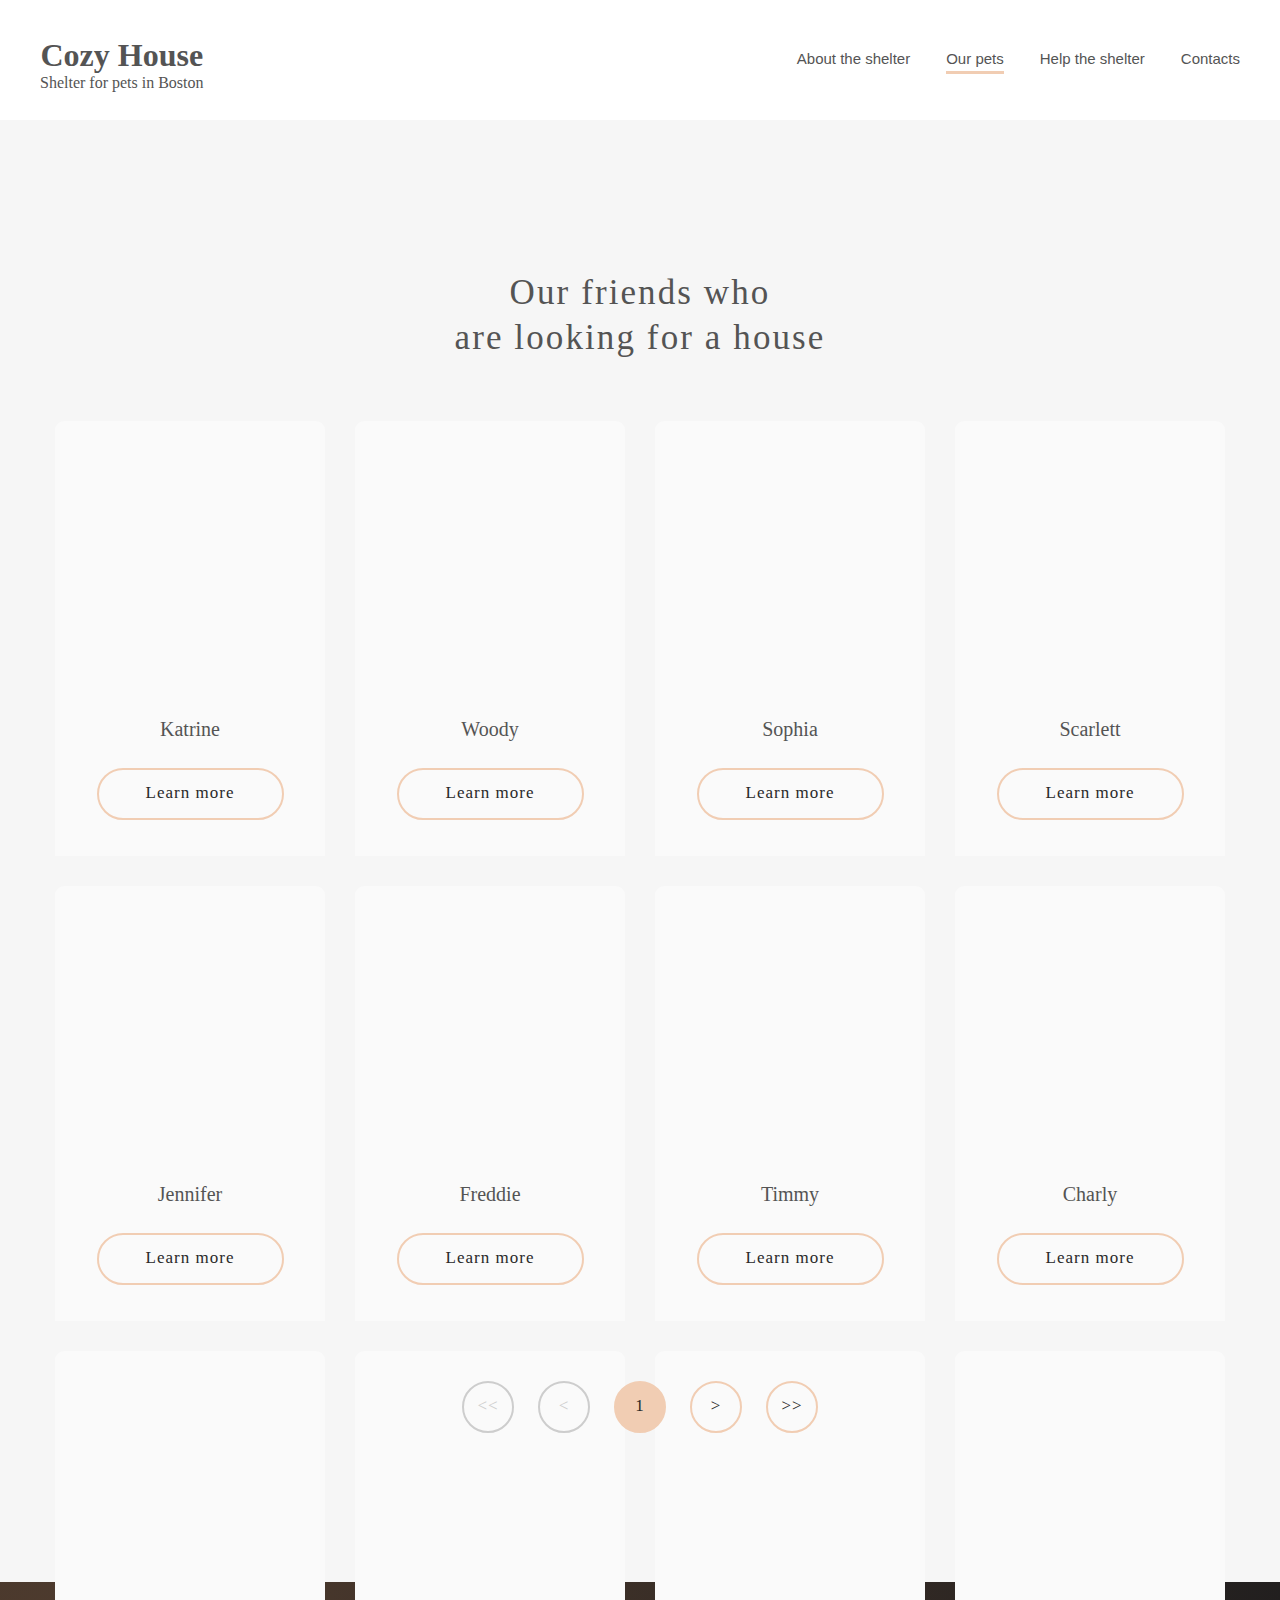
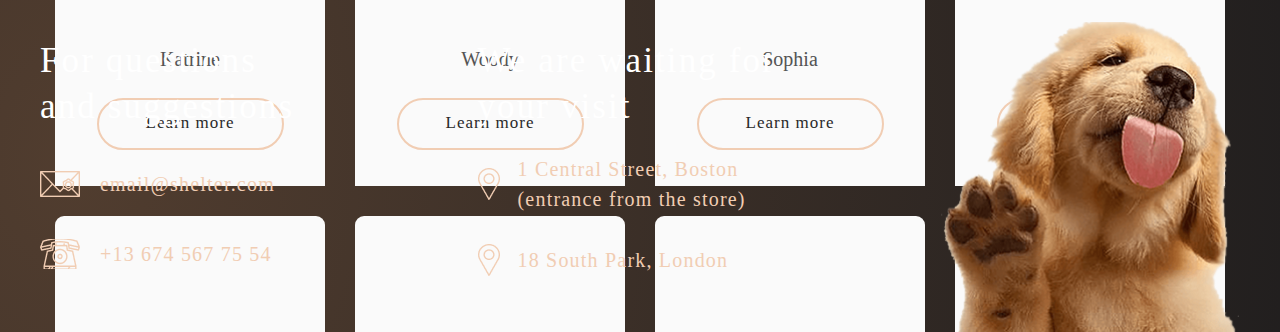
==== commit b5774c98: "feat: add modal in pet" ====
--- a/shelter/pets.html
+++ b/shelter/pets.html
@@ -12,6 +12,23 @@
     <link rel="stylesheet" href="pets.css" />
   </head>
   <body>
+    <div class="modal-container hide">
+      <div class="modal">
+        <div class="modal-close">&times</div>
+        <div class="modal-img"></div>
+        <div class="modal-content">
+          <h3 class="modal-title" id="name">123</h3>
+          <h4 class="modal-subtitle" id="pet-type">345</h4>
+          <h5 class="modal-body" id="pet-content">567</h5>
+          <ul class="modal-list">
+            <li class="modal-list-age"><span class="modal-list-title">Age:&nbsp;</span><span class="modal-list-content" id="age"></span></li>
+            <li class="modal-list-inoculations"><span class="modal-list-title">Inoculations:&nbsp;</span><span class="modal-list-content" id="inoculations"></span></li>
+            <li class="modal-list-diseases"><span class="modal-list-title">Diseases:&nbsp;</span><span class="modal-list-content" id="diseases"></span></li>
+            <li class="modal-list-parasites"><span class="modal-list-title">Parasites:&nbsp;</span><span class="modal-list-content" id="parasites"></span></li>
+          </ul>
+        </div>
+      </div>
+    </div>
           <div class="gray gray-z0 hide"></div>
     <div class="wrapper">
       <div class="head-container">
@@ -53,72 +70,14 @@
                     Our friends who <br>
                     are looking for a house  
                 </h3>
-                   <div class="our-pets-cards">
-                    <div class="cards">
-                        <div class="cards-container">
-                          <div class="card-img card-img-katrine"></div>
-                          <p class="card-name">Katrine</p>
-                          <button class="card-btn slider-btn btn">Learn more</button>
-                        </div>
-                      </div>
-                      <div class="cards">
-                        <div class="cards-container">
-                          <div class="card-img card-img-jennifer"></div>
-                          <p class="card-name">Jennifer</p>
-                          <button class="card-btn slider-btn btn">Learn more</button>
-                        </div>
-                      </div>
-                      <div class="cards">
-                        <div class="cards-container">
-                          <div class="card-img card-img-woody"></div>
-                          <p class="card-name">Woody</p>
-                          <button class="card-btn slider-btn btn">Learn more</button>
-                        </div>
-                      </div>
-                      <div class="cards">
-                        <div class="cards-container">
-                          <div class="card-img card-img-sophia"></div>
-                          <p class="card-name">Sophia</p>
-                          <button class="card-btn slider-btn btn">Learn more</button>
-                        </div>
-                      </div>
-                      <div class="cards">
-                        <div class="cards-container">
-                          <div class="card-img card-img-timmy"></div>
-                          <p class="card-name">Timmy</p>
-                          <button class="card-btn slider-btn btn">Learn more</button>
-                        </div>
-                      </div>
-                      <div class="cards">
-                        <div class="cards-container">
-                          <div class="card-img card-img-charly"></div>
-                          <p class="card-name">Charly</p>
-                          <button class="card-btn slider-btn btn">Learn more</button>
-                        </div>
-                      </div>
-                      <div class="cards">
-                        <div class="cards-container">
-                          <div class="card-img card-img-scarlett"></div>
-                          <p class="card-name">Scarlett</p>
-                          <button class="card-btn slider-btn btn">Learn more</button>
-                        </div>
-                      </div>
-                      <div class="cards">
-                        <div class="cards-container">
-                          <div class="card-img card-img-freddie"></div>
-                          <p class="card-name">Freddie</p>
-                          <button class="card-btn slider-btn btn">Learn more</button>
-                        </div>
-                      </div>
-                      
-
+                   <div class="our-pets-cards" id="pagin">
                    </div>
-                   <div class="our-pets-menu">
-                       <button class="btn our-pets-btn slider-btn disable-btn">&lt;&lt;</button>
-                       <button class="btn our-pets-btn slider-btn disable-btn">&lt;</button>
-                       <button class="btn our-pets-btn slider-btn active-btn">1</button>
-                       <button class="btn our-pets-btn slider-btn">&gt;</button>
-                       <button class="btn our-pets-btn slider-btn">&gt;&gt;</button>
+                   <div class="our-pets-menu" id="pagin-menu">
+                       <button id="first-bnt" class="btn our-pets-btn slider-btn disable-btn">&lt;&lt;</button>
+                       <button id="prev-btn" class="btn our-pets-btn slider-btn disable-btn">&lt;</button>
+                       <button id="activ-btn" class="btn our-pets-btn slider-btn active-btn">1</button>
+                       <button id="next-btn" class="btn our-pets-btn slider-btn">&gt;</button>
+                       <button id="last-btn" class="btn our-pets-btn slider-btn">&gt;&gt;</button>
                    </div>
               </div>
           </div>
@@ -153,5 +112,8 @@
       </footer>
     </div>
     <script src="./js/script.js"></script>
+    <script src="./js/pets.json"></script>
+    <script src="./js/pagin.js"></script>
+    <script src="./js/modal.js"></script>
   </body>
 </html>
--- a/shelter/style.css
+++ b/shelter/style.css
@@ -2,6 +2,165 @@
   margin: auto;
   width: 100%;
   height: 100%;
+}
+
+.overflow {
+  overflow: hidden;
+}
+
+.modal-container {
+  position: fixed;
+  width: 100%;
+  height: 100%;
+  background: rgba(246, 246, 246, 0.6);
+  z-index: 400;
+  display: flex;
+  justify-content: center;
+  align-items: center;
+}
+.modal-container:hover {
+  cursor: pointer;
+}
+
+.modal {
+  position: relative;
+  margin: auto;
+  display: flex;
+  width: 900px;
+  height: 500px;
+  margin: auto;
+  background: #FAFAFA;
+  border-radius: 9px;
+  box-shadow: 0px 2px 35px 14px rgba(13, 13, 13, 0.04);
+}
+.modal:hover {
+  cursor: default;
+}
+@media (max-width: 1279px) {
+  .modal {
+    width: 630px;
+    height: 350px;
+  }
+}
+@media (max-width: 767px) {
+  .modal {
+    width: 270px;
+    height: 373px;
+  }
+}
+
+.modal-img {
+  min-width: 500px;
+  height: 100%;
+  content: " ";
+  background-repeat: no-repeat;
+  background-size: cover;
+  border-radius: 0px 0px 0px 9px;
+}
+@media (max-width: 1279px) {
+  .modal-img {
+    min-width: 350px;
+  }
+}
+@media (max-width: 767px) {
+  .modal-img {
+    display: none;
+  }
+}
+
+.modal-content {
+  display: flex;
+  flex-direction: column;
+  max-width: 100%;
+  height: 362px;
+  margin-top: 50px;
+  margin-left: 29px;
+  margin-right: 20px;
+}
+@media (max-width: 1279px) {
+  .modal-content {
+    margin-top: 10px;
+    margin-left: 10px;
+    margin-right: 10px;
+    justify-content: space-between;
+    height: 330px;
+  }
+}
+@media (max-width: 767px) {
+  .modal-content {
+    height: 340px;
+  }
+}
+
+.modal-subtitle {
+  margin-top: 10px;
+}
+@media (max-width: 1279px) {
+  .modal-subtitle {
+    margin-top: -20px;
+  }
+}
+@media (max-width: 767px) {
+  .modal-subtitle {
+    align-self: center;
+  }
+}
+
+.modal-body {
+  margin: 40px 0 35px 0;
+}
+@media (max-width: 1279px) {
+  .modal-body {
+    margin: 0;
+    font-size: 13px;
+  }
+}
+@media (max-width: 767px) {
+  .modal-body {
+    align-self: stretch;
+    text-align: justify;
+  }
+}
+
+.modal-list {
+  padding: 0;
+  color: #F1CDB3;
+  margin: 0 0 0 10px;
+}
+.modal-list li {
+  margin-top: 5px;
+}
+@media (max-width: 1279px) {
+  .modal-list li {
+    margin: 0;
+  }
+}
+
+.modal-list-title {
+  color: #000000;
+  font-weight: bold;
+}
+
+.modal-list-content {
+  color: #000000;
+}
+
+.modal-close {
+  display: flex;
+  justify-content: center;
+  align-items: center;
+  font-size: 32px;
+  width: 52px;
+  height: 52px;
+  position: absolute;
+  top: -52px;
+  right: -52px;
+  border: 2px solid #F1CDB3;
+  box-sizing: border-box;
+  border-radius: 100px;
+}
+.modal-close:hover {
+  cursor: pointer;
 }
 
 .btn {
@@ -232,7 +391,6 @@
     top: -50px;
     right: 0px;
     height: 823px;
-    background-color: #292929;
   }
 }
 
@@ -255,6 +413,7 @@
     align-items: center;
     height: 100%;
     width: 100%;
+    background-color: #292929;
   }
 }
 
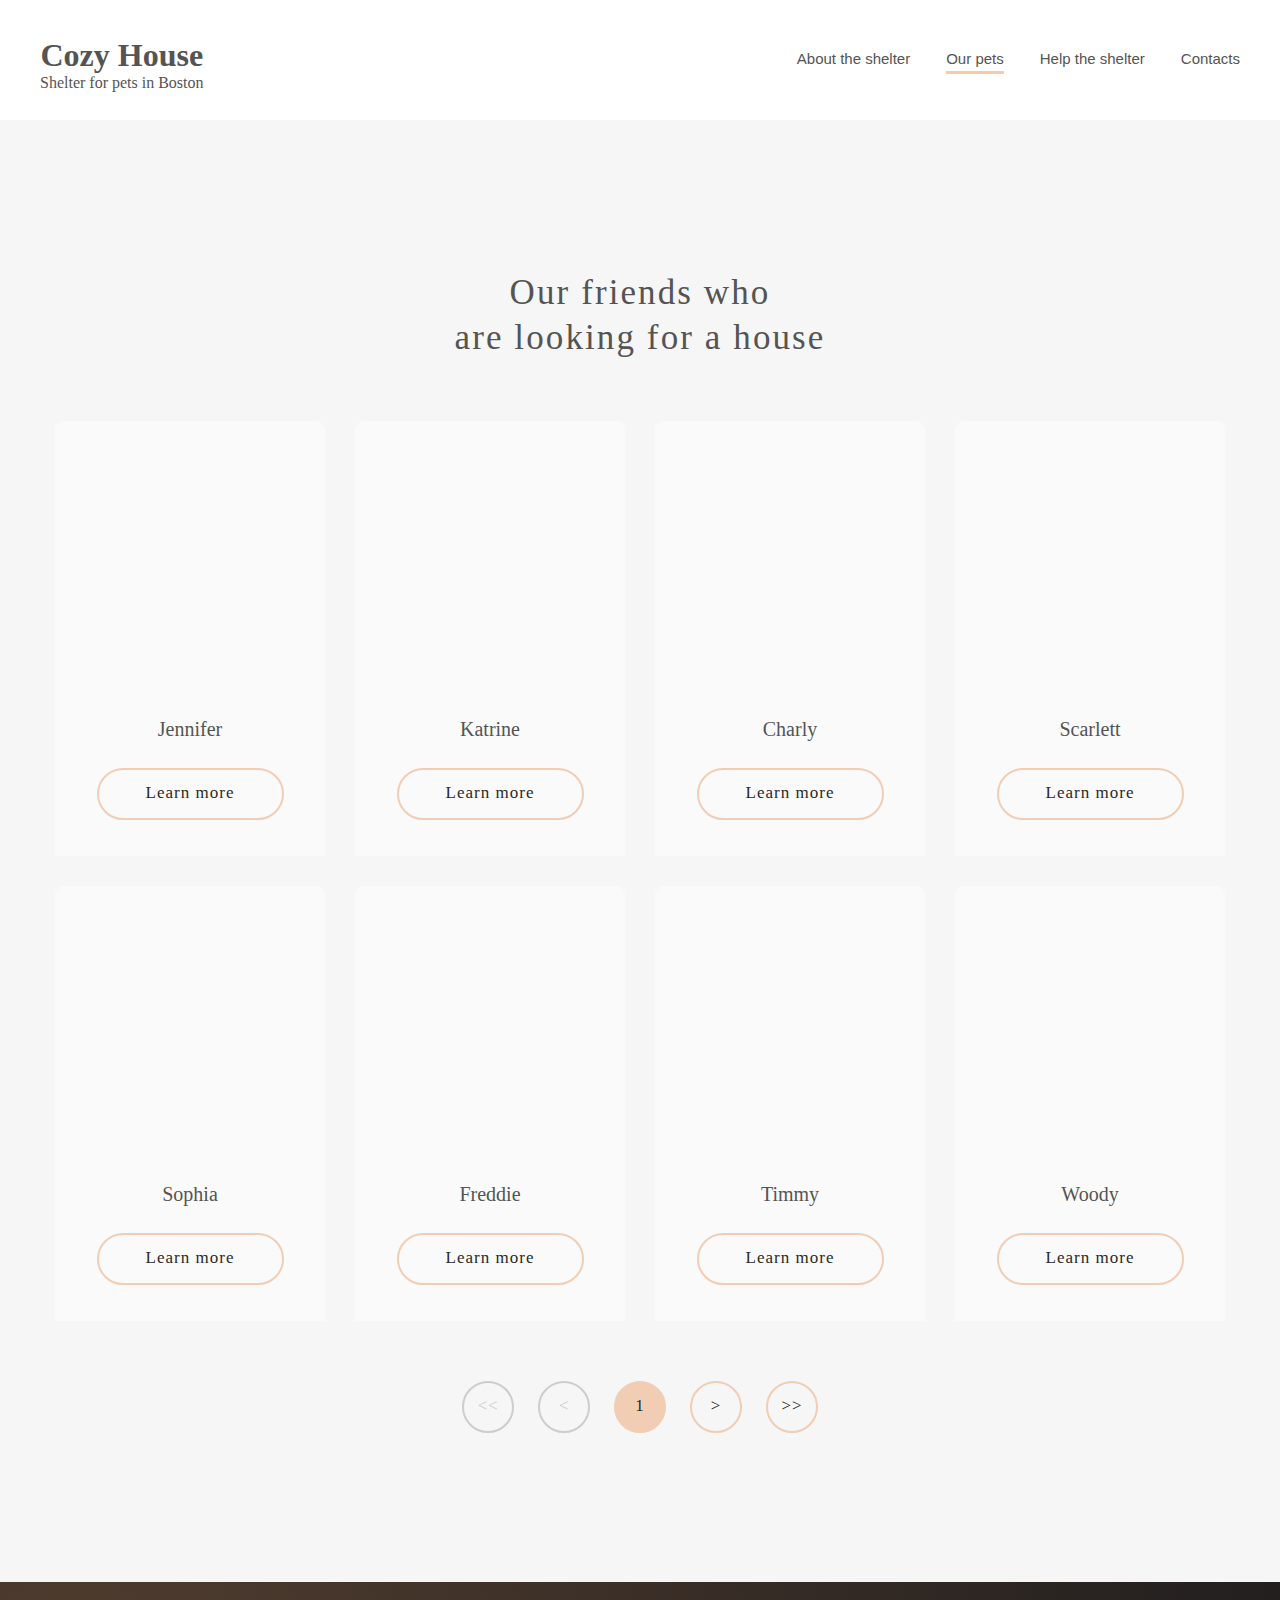
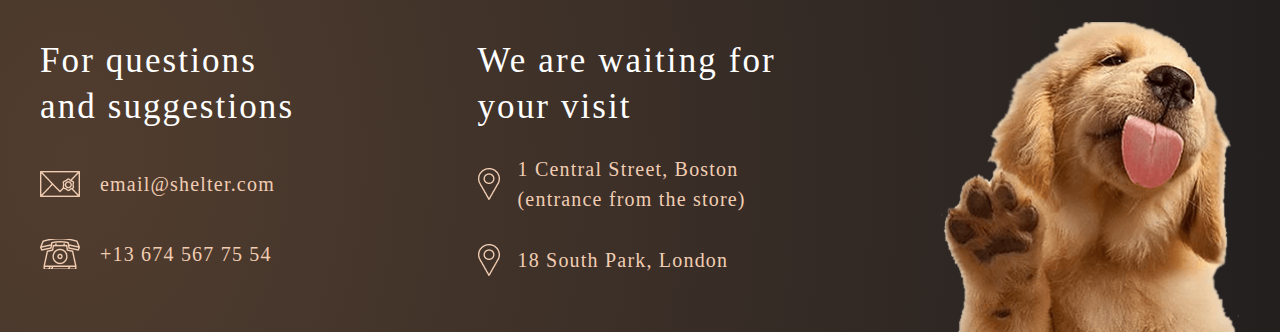
==== commit 739cb3dc: "feat: add pagin in pet" ====
--- a/shelter/pets.html
+++ b/shelter/pets.html
@@ -73,8 +73,8 @@
                    <div class="our-pets-cards" id="pagin">
                    </div>
                    <div class="our-pets-menu" id="pagin-menu">
-                       <button id="first-bnt" class="btn our-pets-btn slider-btn disable-btn">&lt;&lt;</button>
-                       <button id="prev-btn" class="btn our-pets-btn slider-btn disable-btn">&lt;</button>
+                       <button id="first-btn" class="btn our-pets-btn slider-btn">&lt;&lt;</button>
+                       <button id="prev-btn" class="btn our-pets-btn slider-btn">&lt;</button>
                        <button id="activ-btn" class="btn our-pets-btn slider-btn active-btn">1</button>
                        <button id="next-btn" class="btn our-pets-btn slider-btn">&gt;</button>
                        <button id="last-btn" class="btn our-pets-btn slider-btn">&gt;&gt;</button>
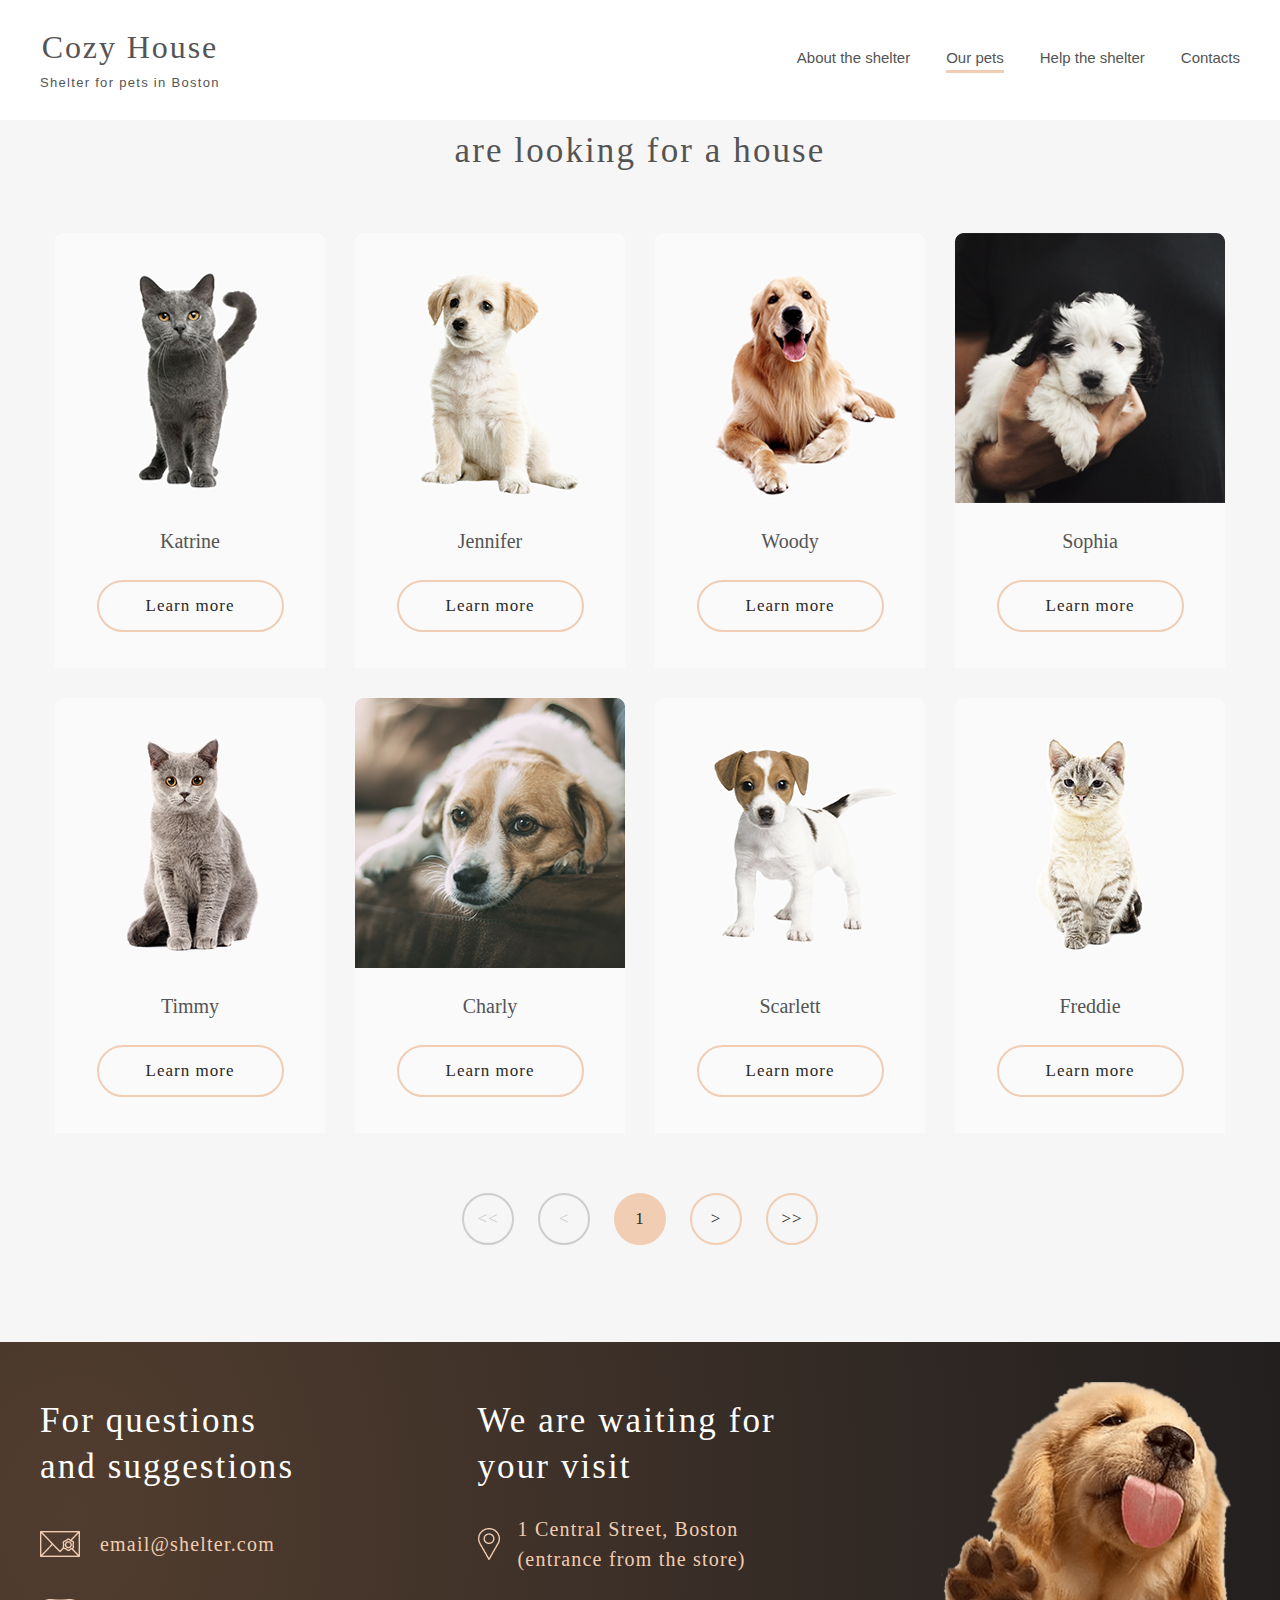
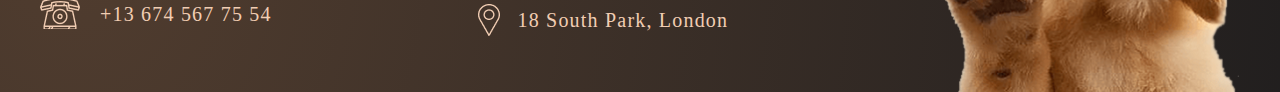
==== commit b16025d6: "Merge pull request #1 from Belastotski/shelter" ====
--- a/shelter/pets.html
+++ b/shelter/pets.html
@@ -3,51 +3,19 @@
   <head>
     <meta charset="UTF-8" />
     <meta http-equiv="X-UA-Compatible" content="IE=edge" />
-    <meta name="viewport" content="width=device-width, initial-scale=1.0">
-    <title>Our Pets</title>
-    <link href="https://fonts.googleapis.com/icon?family=Material+Icons"
-      rel="stylesheet">
+    <!-- <meta name="viewport" content="width=device-width, initial-scale=1.0"> -->
+    <title>Document</title>
     <link rel="stylesheet" href="./normalize.css" />
     <link rel="stylesheet" href="style.css" />
     <link rel="stylesheet" href="pets.css" />
   </head>
   <body>
-    <div class="modal-container hide">
-      <div class="modal">
-        <div class="modal-close">&times</div>
-        <div class="modal-img"></div>
-        <div class="modal-content">
-          <h3 class="modal-title" id="name">123</h3>
-          <h4 class="modal-subtitle" id="pet-type">345</h4>
-          <h5 class="modal-body" id="pet-content">567</h5>
-          <ul class="modal-list">
-            <li class="modal-list-age"><span class="modal-list-title">Age:&nbsp;</span><span class="modal-list-content" id="age"></span></li>
-            <li class="modal-list-inoculations"><span class="modal-list-title">Inoculations:&nbsp;</span><span class="modal-list-content" id="inoculations"></span></li>
-            <li class="modal-list-diseases"><span class="modal-list-title">Diseases:&nbsp;</span><span class="modal-list-content" id="diseases"></span></li>
-            <li class="modal-list-parasites"><span class="modal-list-title">Parasites:&nbsp;</span><span class="modal-list-content" id="parasites"></span></li>
-          </ul>
-        </div>
-      </div>
-    </div>
-          <div class="gray gray-z0 hide"></div>
     <div class="wrapper">
       <div class="head-container">
         <header class="header-pets">
           <div class="logo">
             <h1 class="header-title">Cozy House</h1>
             <div class="header-subtitle">Shelter for pets in Boston</div>
-          </div>
-          <div class="burger burger-gray">
-          </div>
-          <div class="menu-burger hide">
-            <ul class="menu-items">
-              <li class="menu-item ">
-                <a href="./index.html">About the shelter</a>
-              </li>
-              <li class="menu-item menu-item-activ"><a href="#">Our pets</a></li>
-              <li class="menu-item"><a href="./index.html#help">Help the shelter</a></li>
-              <li class="menu-item"><a href="#footer">Contacts</a></li>
-            </ul>
           </div>
           <div class="menu">
             <ul class="menu-items">
@@ -70,14 +38,72 @@
                     Our friends who <br>
                     are looking for a house  
                 </h3>
-                   <div class="our-pets-cards" id="pagin">
+                   <div class="our-pets-cards">
+                    <div class="cards">
+                        <div class="cards-container">
+                          <div class="card-img card-img-katrine"></div>
+                          <p class="card-name">Katrine</p>
+                          <button class="card-btn slider-btn btn">Learn more</button>
+                        </div>
+                      </div>
+                      <div class="cards">
+                        <div class="cards-container">
+                          <div class="card-img card-img-jennifer"></div>
+                          <p class="card-name">Jennifer</p>
+                          <button class="card-btn slider-btn btn">Learn more</button>
+                        </div>
+                      </div>
+                      <div class="cards">
+                        <div class="cards-container">
+                          <div class="card-img card-img-woody"></div>
+                          <p class="card-name">Woody</p>
+                          <button class="card-btn slider-btn btn">Learn more</button>
+                        </div>
+                      </div>
+                      <div class="cards">
+                        <div class="cards-container">
+                          <div class="card-img card-img-sophia"></div>
+                          <p class="card-name">Sophia</p>
+                          <button class="card-btn slider-btn btn">Learn more</button>
+                        </div>
+                      </div>
+                      <div class="cards">
+                        <div class="cards-container">
+                          <div class="card-img card-img-timmy"></div>
+                          <p class="card-name">Timmy</p>
+                          <button class="card-btn slider-btn btn">Learn more</button>
+                        </div>
+                      </div>
+                      <div class="cards">
+                        <div class="cards-container">
+                          <div class="card-img card-img-charly"></div>
+                          <p class="card-name">Charly</p>
+                          <button class="card-btn slider-btn btn">Learn more</button>
+                        </div>
+                      </div>
+                      <div class="cards">
+                        <div class="cards-container">
+                          <div class="card-img card-img-scarlett"></div>
+                          <p class="card-name">Scarlett</p>
+                          <button class="card-btn slider-btn btn">Learn more</button>
+                        </div>
+                      </div>
+                      <div class="cards">
+                        <div class="cards-container">
+                          <div class="card-img card-img-freddie"></div>
+                          <p class="card-name">Freddie</p>
+                          <button class="card-btn slider-btn btn">Learn more</button>
+                        </div>
+                      </div>
+                      
+
                    </div>
-                   <div class="our-pets-menu" id="pagin-menu">
-                       <button id="first-btn" class="btn our-pets-btn slider-btn">&lt;&lt;</button>
-                       <button id="prev-btn" class="btn our-pets-btn slider-btn">&lt;</button>
-                       <button id="activ-btn" class="btn our-pets-btn slider-btn active-btn">1</button>
-                       <button id="next-btn" class="btn our-pets-btn slider-btn">&gt;</button>
-                       <button id="last-btn" class="btn our-pets-btn slider-btn">&gt;&gt;</button>
+                   <div class="our-pets-menu">
+                       <button class="btn our-pets-btn slider-btn disable-btn">&lt;&lt;</button>
+                       <button class="btn our-pets-btn slider-btn disable-btn">&lt;</button>
+                       <button class="btn our-pets-btn slider-btn active-btn">1</button>
+                       <button class="btn our-pets-btn slider-btn">&gt;</button>
+                       <button class="btn our-pets-btn slider-btn">&gt;&gt;</button>
                    </div>
               </div>
           </div>
@@ -111,9 +137,5 @@
         </div>
       </footer>
     </div>
-    <script src="./js/script.js"></script>
-    <script src="./js/pets.json"></script>
-    <script src="./js/pagin.js"></script>
-    <script src="./js/modal.js"></script>
   </body>
 </html>
--- a/shelter/style.css
+++ b/shelter/style.css
@@ -2,165 +2,6 @@
   margin: auto;
   width: 100%;
   height: 100%;
-}
-
-.overflow {
-  overflow: hidden;
-}
-
-.modal-container {
-  position: fixed;
-  width: 100%;
-  height: 100%;
-  background: rgba(246, 246, 246, 0.6);
-  z-index: 400;
-  display: flex;
-  justify-content: center;
-  align-items: center;
-}
-.modal-container:hover {
-  cursor: pointer;
-}
-
-.modal {
-  position: relative;
-  margin: auto;
-  display: flex;
-  width: 900px;
-  height: 500px;
-  margin: auto;
-  background: #FAFAFA;
-  border-radius: 9px;
-  box-shadow: 0px 2px 35px 14px rgba(13, 13, 13, 0.04);
-}
-.modal:hover {
-  cursor: default;
-}
-@media (max-width: 1279px) {
-  .modal {
-    width: 630px;
-    height: 350px;
-  }
-}
-@media (max-width: 767px) {
-  .modal {
-    width: 270px;
-    height: 373px;
-  }
-}
-
-.modal-img {
-  min-width: 500px;
-  height: 100%;
-  content: " ";
-  background-repeat: no-repeat;
-  background-size: cover;
-  border-radius: 0px 0px 0px 9px;
-}
-@media (max-width: 1279px) {
-  .modal-img {
-    min-width: 350px;
-  }
-}
-@media (max-width: 767px) {
-  .modal-img {
-    display: none;
-  }
-}
-
-.modal-content {
-  display: flex;
-  flex-direction: column;
-  max-width: 100%;
-  height: 362px;
-  margin-top: 50px;
-  margin-left: 29px;
-  margin-right: 20px;
-}
-@media (max-width: 1279px) {
-  .modal-content {
-    margin-top: 10px;
-    margin-left: 10px;
-    margin-right: 10px;
-    justify-content: space-between;
-    height: 330px;
-  }
-}
-@media (max-width: 767px) {
-  .modal-content {
-    height: 340px;
-  }
-}
-
-.modal-subtitle {
-  margin-top: 10px;
-}
-@media (max-width: 1279px) {
-  .modal-subtitle {
-    margin-top: -20px;
-  }
-}
-@media (max-width: 767px) {
-  .modal-subtitle {
-    align-self: center;
-  }
-}
-
-.modal-body {
-  margin: 40px 0 35px 0;
-}
-@media (max-width: 1279px) {
-  .modal-body {
-    margin: 0;
-    font-size: 13px;
-  }
-}
-@media (max-width: 767px) {
-  .modal-body {
-    align-self: stretch;
-    text-align: justify;
-  }
-}
-
-.modal-list {
-  padding: 0;
-  color: #F1CDB3;
-  margin: 0 0 0 10px;
-}
-.modal-list li {
-  margin-top: 5px;
-}
-@media (max-width: 1279px) {
-  .modal-list li {
-    margin: 0;
-  }
-}
-
-.modal-list-title {
-  color: #000000;
-  font-weight: bold;
-}
-
-.modal-list-content {
-  color: #000000;
-}
-
-.modal-close {
-  display: flex;
-  justify-content: center;
-  align-items: center;
-  font-size: 32px;
-  width: 52px;
-  height: 52px;
-  position: absolute;
-  top: -52px;
-  right: -52px;
-  border: 2px solid #F1CDB3;
-  box-sizing: border-box;
-  border-radius: 100px;
-}
-.modal-close:hover {
-  cursor: pointer;
 }
 
 .btn {
@@ -192,49 +33,20 @@
   background: #FDDCC4;
 }
 
-.head_background {
-  display: flex;
-  flex-direction: column;
-  height: 100%;
-  width: 100%;
-  background: radial-gradient(100% 215.42% at 0% 0%, #5B483A 0%, #262425 100%), #211F20;
-}
-
-.gray {
-  display: none;
-  position: fixed;
-  top: 0;
-  left: 0;
-  width: 100%;
-  height: 100%;
-  content: "";
-  background-color: rgba(128, 128, 128, 0.7);
-  z-index: 1;
-}
-@media (max-width: 767px) {
-  .gray {
-    display: inline-block;
-  }
-}
-
 .wrapper {
   width: 1280px;
   margin: auto;
-  overflow: hidden;
-}
-@media (max-width: 1279px) {
-  .wrapper {
-    width: 768px;
-  }
-}
-@media (max-width: 767px) {
-  .wrapper {
-    width: 320px;
-  }
+}
+
+.head_background {
+  display: flex;
+  flex-direction: column;
+  height: 908px;
+  width: 100%;
+  background: radial-gradient(100% 215.42% at 0% 0%, #5B483A 0%, #262425 100%), #211F20;
 }
 
 .header {
-  position: relative;
   margin: 45px 40px 0 40px;
   display: flex;
   flex-direction: row;
@@ -242,17 +54,20 @@
   align-items: center;
   color: #FFFFFF;
 }
-@media (max-width: 1279px) {
-  .header {
-    margin: 30px 30px 0 30px;
-  }
-}
-@media (max-width: 767px) {
-  .header {
-    margin: 30px 0 0 0;
-  }
-}
-.header .header-title {
+
+.logo {
+  display: flex;
+  flex-direction: column;
+  align-items: center;
+  margin-bottom: 10px;
+  margin-top: 10px;
+}
+
+.logo:hover {
+  cursor: pointer;
+}
+
+.header-title {
   /* logo_title */
   font-family: "Georgia";
   font-style: normal;
@@ -264,7 +79,8 @@
   /* color-primary */
   color: #F1CDB3;
 }
-.header .header-subtitle {
+
+.header-subtitle {
   font-family: "Arial";
   font-style: normal;
   font-weight: 400;
@@ -273,125 +89,6 @@
   display: flex;
   align-items: center;
   letter-spacing: 0.1em;
-}
-
-.logo {
-  z-index: 200;
-  display: flex;
-  flex-direction: column;
-  align-items: center;
-  margin-bottom: 10px;
-  margin-top: 10px;
-}
-.logo .logo:hover {
-  cursor: pointer;
-}
-@media (max-width: 767px) {
-  .logo {
-    margin: 0 0 0 10px;
-  }
-}
-
-.display-block {
-  display: block;
-}
-
-.burger {
-  display: none;
-  content: "";
-  width: 30px;
-  height: 22px;
-  background-image: url("./assets/icon/Burger.png");
-  transition: transform 0.8s;
-}
-.burger:hover {
-  cursor: pointer;
-}
-.burger.active {
-  transform: rotate(90deg);
-}
-@media (max-width: 767px) {
-  .burger {
-    display: inline-block;
-    margin-right: 53px;
-    z-index: 200;
-  }
-}
-
-.hide {
-  display: none !important;
-}
-
-.show {
-  display: inline-block;
-}
-
-.show-burger-menu {
-  -webkit-animation: burger 0.3s;
-          animation: burger 0.3s;
-}
-@-webkit-keyframes burger {
-  0% {
-    right: -320px;
-  }
-  100% {
-    right: 0px;
-  }
-}
-@keyframes burger {
-  0% {
-    right: -320px;
-  }
-  100% {
-    right: 0px;
-  }
-}
-
-.hide-burger-menu {
-  -webkit-animation: bur 0.3s;
-          animation: bur 0.3s;
-}
-@-webkit-keyframes bur {
-  0% {
-    right: 0px;
-  }
-  100% {
-    right: -320px;
-    display: none;
-  }
-}
-@keyframes bur {
-  0% {
-    right: 0px;
-  }
-  100% {
-    right: -320px;
-    display: none;
-  }
-}
-
-.menu {
-  display: inline-block;
-}
-@media (max-width: 767px) {
-  .menu {
-    display: none;
-  }
-}
-
-.menu-burger {
-  z-index: 100;
-  display: none;
-  width: 320px;
-}
-@media (max-width: 767px) {
-  .menu-burger {
-    display: inline-block;
-    position: absolute;
-    top: -50px;
-    right: 0px;
-    height: 823px;
-  }
 }
 
 .menu-items {
@@ -405,26 +102,9 @@
   line-height: 160%;
   color: #CDCDCD;
 }
-@media (max-width: 767px) {
-  .menu-items {
-    flex-direction: column;
-    padding: 0;
-    justify-content: center;
-    align-items: center;
-    height: 100%;
-    width: 100%;
-    background-color: #292929;
-  }
-}
 
 .menu-item {
   margin: 0 0 0 36px;
-}
-@media (max-width: 767px) {
-  .menu-item {
-    margin: 20px 0;
-    font-size: 32px;
-  }
 }
 
 .menu-item-activ {
@@ -435,29 +115,10 @@
 .main-container {
   margin: 44px 40px 0 40px;
 }
-@media (max-width: 1279px) {
-  .main-container {
-    margin: 60px 100px 0 90px;
-    height: 1015px;
-  }
-}
-@media (max-width: 767px) {
-  .main-container {
-    height: 673px;
-    margin: 30px 10px 0 10px;
-  }
-}
 
 .main {
   display: flex;
   flex-direction: row;
-}
-@media (max-width: 1279px) {
-  .main {
-    flex-direction: column;
-    align-items: center;
-    justify-content: space-between;
-  }
 }
 
 .main-content {
@@ -467,56 +128,25 @@
   align-items: flex-start;
   margin-top: 160px;
 }
-@media (max-width: 1279px) {
-  .main-content {
-    margin-top: 0;
-  }
-}
-@media (max-width: 767px) {
-  .main-content {
-    align-items: center;
-    width: 100%;
-  }
-}
 
 h2 {
+  /* h2 */
   font-family: "Georgia";
   font-style: normal;
   font-weight: 400;
   font-size: 44px;
   line-height: 130%;
-}
-@media (max-width: 767px) {
-  h2 {
-    font-size: 25px;
-  }
+  /* or 57px */
 }
 
 .main-header {
   width: 310px;
   color: #FFFFFF;
 }
-@media (max-width: 767px) {
-  .main-header {
-    width: 200px;
-    text-align: center;
-  }
-}
-
-@media (max-width: 1279px) {
-  .main-btn {
-    align-self: center;
-  }
-}
 
 .main-text {
   margin: 42px 0;
   color: #CDCDCD;
-}
-@media (max-width: 767px) {
-  .main-text {
-    text-align: center;
-  }
 }
 
 .subheading {
@@ -534,37 +164,9 @@
   background-image: url("./assets/img/puppy.png");
   content: "";
 }
-@media (max-width: 1279px) {
-  .main-img {
-    margin: 99px 0 0 120px;
-    width: 569px;
-    height: 593px;
-    background-position: top top;
-    background-size: contain;
-    background-repeat: no-repeat;
-  }
-}
-@media (max-width: 767px) {
-  .main-img {
-    width: 260px;
-    height: 272px;
-    margin: 105px 0 0 60px;
-  }
-}
 
 .about {
   height: 588px;
-}
-@media (max-width: 1279px) {
-  .about {
-    height: 1048px;
-  }
-}
-@media (max-width: 767px) {
-  .about {
-    height: 974px;
-    margin: 0;
-  }
 }
 
 .about-container {
@@ -573,29 +175,6 @@
   display: flex;
   flex-direction: row;
   justify-content: center;
-}
-@media (max-width: 1279px) {
-  .about-container {
-    width: 768px;
-  }
-}
-@media (max-width: 767px) {
-  .about-container {
-    width: 320px;
-  }
-}
-@media (max-width: 1279px) {
-  .about-container {
-    height: 868px;
-    flex-direction: column;
-    align-items: center;
-    justify-content: flex-start;
-  }
-}
-@media (max-width: 767px) {
-  .about-container {
-    height: 890px;
-  }
 }
 
 .about-img {
@@ -606,19 +185,6 @@
   content: "";
   background: url(./assets/img/pets.png);
 }
-@media (max-width: 1279px) {
-  .about-img {
-    margin: 80px 0 0 0;
-    order: 1;
-  }
-}
-@media (max-width: 767px) {
-  .about-img {
-    width: 260px;
-    height: 353px;
-    margin: 42px 0 0 0;
-  }
-}
 
 .about-content {
   margin: 22px 175px 0 120px;
@@ -629,18 +195,6 @@
   flex-direction: column;
   justify-content: space-around;
 }
-@media (max-width: 1279px) {
-  .about-content {
-    margin: 0;
-    order: 0;
-  }
-}
-@media (max-width: 767px) {
-  .about-content {
-    width: 270px;
-    height: 494px;
-  }
-}
 
 h3 {
   font-family: "Georgia";
@@ -650,41 +204,20 @@
   line-height: 130%;
   letter-spacing: 0.06em;
 }
-@media (max-width: 767px) {
-  h3 {
-    font-size: 25px;
-    line-height: 32px;
-    text-align: center;
-  }
-}
 
 .about-header {
   color: #545454;
   width: 390px;
 }
-@media (max-width: 767px) {
-  .about-header {
-    width: 270px;
-  }
-}
 
 .about-center {
   margin-top: 20px;
 }
-@media (max-width: 767px) {
-  .about-center {
-    text-align: justify;
-  }
-}
+
 .pets {
   height: 877px;
   width: 100%;
   background: #F6F6F6;
-}
-@media (max-width: 767px) {
-  .pets {
-    height: 791px;
-  }
 }
 
 .pets-container {
@@ -697,86 +230,25 @@
   justify-content: space-between;
   margin-top: -10px;
 }
-@media (max-width: 1279px) {
-  .pets-container {
-    width: 768px;
-  }
-}
-@media (max-width: 767px) {
-  .pets-container {
-    width: 320px;
-  }
-}
-@media (max-width: 767px) {
-  .pets-container {
-    height: 707px;
-  }
-}
 
 .pets-head {
   width: 400px;
   text-align: center;
   color: #545454;
 }
-@media (max-width: 767px) {
-  .pets-head {
-    width: 320px;
-  }
-}
 
 .pets-slider {
   width: 1200px;
   height: 435px;
   position: relative;
 }
-@media (max-width: 1279px) {
-  .pets-slider {
-    width: 768px;
-  }
-}
-@media (max-width: 767px) {
-  .pets-slider {
-    width: 320px;
-  }
-}
-@media (max-width: 1279px) {
-  .pets-slider {
-    width: 706px;
-  }
-}
-@media (max-width: 767px) {
-  .pets-slider {
-    width: 310px;
-    margin-bottom: 10px;
-  }
-}
 
 .pets-slider-container {
-  margin: auto;
-  overflow: hidden;
-  width: 90%;
+  width: 100%;
   height: 100%;
   display: flex;
   flex-direction: row;
-  justify-content: flex-start;
-  transition: width 1s;
-}
-@media (max-width: 1279px) {
-  .pets-slider-container {
-    width: 88%;
-    flex-wrap: wrap;
-    overflow: hidden;
-    overflow-y: hidden;
-  }
-}
-@media (max-width: 767px) {
-  .pets-slider-container {
-    width: 100%;
-    margin: 0;
-    flex-wrap: wrap;
-    overflow: hidden;
-    overflow-y: hidden;
-  }
+  justify-content: center;
 }
 
 .cards {
@@ -784,14 +256,10 @@
   width: 270px;
   height: 435px;
 }
-@media (max-width: 1279px) {
-  .cards {
-    margin: 0 20px;
-  }
-}
 
 .cards:hover {
   cursor: pointer;
+  transform: scale(1.1);
   box-shadow: 0 4px 8px 0 rgba(0, 0, 0, 0.2), 0 6px 20px 0 rgba(0, 0, 0, 0.19);
 }
 
@@ -853,28 +321,13 @@
   position: absolute;
   top: 189px;
 }
-@media (max-width: 767px) {
-  .nav-btn {
-    top: 450px;
-  }
-}
 
 .nav-btn-left {
   transform: rotate(-180deg);
 }
-@media (max-width: 767px) {
-  .nav-btn-left {
-    left: 55px;
-  }
-}
 
 .nav-btn-right {
-  right: 0;
-}
-@media (max-width: 767px) {
-  .nav-btn-right {
-    right: 55px;
-  }
+  right: 0px;
 }
 
 .pets-btn {
@@ -886,57 +339,20 @@
   width: 1280px;
   height: 611px;
 }
-@media (max-width: 1279px) {
-  .help {
-    width: 768px;
-  }
-}
-@media (max-width: 767px) {
-  .help {
-    width: 320px;
-  }
-}
-@media (max-width: 1279px) {
-  .help {
-    height: 779px;
-  }
-}
-@media (max-width: 767px) {
-  .help {
-    height: 661px;
-    padding: 42px 0;
-  }
-}
 
 .help-container {
-  max-width: 1200;
+  width: 1200px;
   height: 431px;
   display: flex;
   flex-direction: column;
   align-items: center;
   justify-content: space-between;
-}
-@media (max-width: 1279px) {
-  .help-container {
-    width: 630px;
-    height: 599px;
-  }
-}
-@media (max-width: 767px) {
-  .help-container {
-    height: 100%;
-  }
 }
 
 .help-title {
   width: 310px;
   text-align: center;
 }
-@media (max-width: 767px) {
-  .help-title {
-    width: 270px;
-  }
-}
 
 .help-icons {
   width: 1200px;
@@ -945,27 +361,6 @@
   flex-direction: row;
   justify-content: center;
   flex-wrap: wrap;
-}
-@media (max-width: 1279px) {
-  .help-icons {
-    width: 768px;
-  }
-}
-@media (max-width: 767px) {
-  .help-icons {
-    width: 320px;
-  }
-}
-@media (max-width: 1279px) {
-  .help-icons {
-    height: 446px;
-  }
-}
-@media (max-width: 767px) {
-  .help-icons {
-    height: 555px;
-    justify-content: flex-start;
-  }
 }
 
 .help-card {
@@ -979,19 +374,6 @@
   justify-content: space-around;
   align-content: space-around;
 }
-@media (max-width: 1279px) {
-  .help-card {
-    flex: 0 0 30%;
-  }
-}
-@media (max-width: 767px) {
-  .help-card {
-    flex: 0 0 50%;
-    height: 87px;
-    width: 130px;
-    margin-bottom: 30px;
-  }
-}
 
 .help-card-icon {
   width: 100%;
@@ -1056,16 +438,6 @@
   width: 100%;
   background: #F6F6F6;
 }
-@media (max-width: 1279px) {
-  .donate {
-    height: 783px;
-  }
-}
-@media (max-width: 767px) {
-  .donate {
-    height: 542px;
-  }
-}
 
 .donate-container {
   width: 915px;
@@ -1074,22 +446,6 @@
   flex-direction: row;
   justify-content: space-between;
   align-items: center;
-}
-@media (max-width: 1279px) {
-  .donate-container {
-    width: 100%;
-    height: 100%;
-    flex-direction: column;
-  }
-}
-@media (max-width: 767px) {
-  .donate-container {
-    width: 100%;
-    height: 100%;
-    justify-content: space-around;
-    box-sizing: border-box;
-    padding: 0 20px;
-  }
 }
 
 .donate-img {
@@ -1101,22 +457,6 @@
   background-repeat: no-repeat;
   height: 100%;
 }
-@media (max-width: 1279px) {
-  .donate-img {
-    width: 505px;
-    height: 261px;
-    order: 1;
-    margin: 0 0 100px 0;
-  }
-}
-@media (max-width: 767px) {
-  .donate-img {
-    width: 260px;
-    height: 135px;
-    margin: 0;
-    background-size: contain;
-  }
-}
 
 .donate-content {
   margin-top: 20px;
@@ -1126,38 +466,14 @@
   flex-direction: column;
   justify-content: space-between;
 }
-@media (max-width: 1279px) {
-  .donate-content {
-    margin-top: 80px;
-    width: 380px;
-  }
-}
-@media (max-width: 767px) {
-  .donate-content {
-    height: 281px;
-    width: 300px;
-    margin: 0;
-    align-items: center;
-  }
-}
 
 .donate-title {
   color: #545454;
   width: 300px;
 }
-@media (max-width: 767px) {
-  .donate-title {
-    width: 220px;
-  }
-}
 
 .donate-subheading {
   color: #545454;
-}
-@media (max-width: 767px) {
-  .donate-subheading {
-    font-size: 13px;
-  }
 }
 
 .card {
@@ -1172,11 +488,6 @@
   background-position: 3% 50%;
   background-repeat: no-repeat;
 }
-@media (max-width: 767px) {
-  .card {
-    width: 280px;
-  }
-}
 
 .card-num {
   margin-left: 40px;
@@ -1193,12 +504,6 @@
   align-items: center;
   /* color-dark-m */
   color: #B2B2B2;
-}
-@media (max-width: 767px) {
-  .donate-info {
-    width: 280px;
-    text-align: justify;
-  }
 }
 
 h5 {
@@ -1230,11 +535,6 @@
   align-items: center;
   letter-spacing: 0.06em;
 }
-@media (max-width: 767px) {
-  h4 {
-    font-size: 15px;
-  }
-}
 
 .mb20 {
   margin-bottom: 40px;
@@ -1248,16 +548,6 @@
   align-items: center;
   flex-direction: column;
   justify-content: flex-end;
-}
-@media (max-width: 1279px) {
-  .footer {
-    height: 639px;
-  }
-}
-@media (max-width: 767px) {
-  .footer {
-    height: 809px;
-  }
 }
 
 .footer-container {
@@ -1267,23 +557,6 @@
   flex-direction: row;
   justify-content: space-between;
 }
-@media (max-width: 1279px) {
-  .footer-container {
-    height: 100%;
-    flex-wrap: wrap;
-    justify-content: center;
-  }
-}
-@media (max-width: 1279px) {
-  .footer-container {
-    width: 768px;
-  }
-}
-@media (max-width: 767px) {
-  .footer-container {
-    width: 320px;
-  }
-}
 
 .info {
   display: flex;
@@ -1293,38 +566,17 @@
 }
 
 .contact {
-  margin-top: 30px;
   width: 280px;
-}
-@media (max-width: 767px) {
-  .contact {
-    width: 250px;
-  }
 }
 
 .c-title {
   color: #FFFFFF;
 }
-@media (max-width: 767px) {
-  .c-title {
-    width: 250px;
-  }
-}
 
 .c-container {
   margin-top: 16px;
   display: flex;
   flex-direction: column;
-}
-@media (max-width: 1279px) {
-  .c-container {
-    margin: 30px 30px;
-  }
-}
-@media (max-width: 767px) {
-  .c-container {
-    margin: 20px 10px;
-  }
 }
 
 .contact-email {
@@ -1355,17 +607,6 @@
 .location {
   width: 305px;
 }
-@media (max-width: 767px) {
-  .location {
-    width: 300px;
-  }
-}
-
-@media (max-width: 767px) {
-  .contact-location {
-    align-self: center;
-  }
-}
 
 .contact-city {
   background-image: url("./assets/icon/pin.png");
@@ -1386,23 +627,6 @@
   background-image: url("assets/img/footer-puppy.png");
   content: "";
 }
-@media (max-width: 767px) {
-  .help-img {
-    width: 260px;
-    height: 269px;
-    background-size: contain;
-  }
-}
-@media (max-width: 1279px) {
-  .help-img {
-    margin-top: 30px;
-  }
-}
-@media (max-width: 767px) {
-  .help-img {
-    margin-top: 40px;
-  }
-}
 
 .card-img-timmy {
   background-image: url(./assets/img/slider/timmy.png);
--- a/shelter/pets.css
+++ b/shelter/pets.css
@@ -1,189 +1,92 @@
 .head-container {
-  z-index: 200px;
-  position: fixed;
-  top: 0;
-  background: white;
-  display: flex;
-  flex-direction: row;
-  align-items: center;
-  justify-content: center;
-  width: 1280px;
-  height: 120px;
+    position: fixed;
+    top: 0;
+    background: white;
+    display: flex;
+    flex-direction: row;
+    align-items: center;
+    justify-content: center;
+    width: 1280px;
+    height: 120px;
 }
-@media (max-width: 1279px) {
-  .head-container {
-    width: 768px;
-  }
+.header-pets{
+
+    display: flex;
+    flex-direction: row;
+    justify-content: space-between;
+    align-items: center;
+    width: 1200px;
+    /* height: 100%; */
+    color: #545454 !important;
 }
-@media (max-width: 767px) {
-  .head-container {
-    width: 320px;
-    overflow-x: clip;
-  }
+.header-pets .logo .header-title{
+    color: #545454;
+    margin-top: 10px;
 }
 
-.burger-gray {
-  -webkit-filter: grayscale(100%);
-}
-
-.gray-z0 {
-  z-index: 0;
-}
-
-.header-pets {
-  position: relative;
-  display: flex;
-  flex-direction: row;
-  justify-content: space-between;
-  align-items: center;
-  width: 1200px;
-  /* height: 100%; */
-  color: #545454 !important;
-}
-@media (max-width: 1279px) {
-  .header-pets {
-    width: 708px;
-  }
-}
-@media (max-width: 767px) {
-  .header-pets {
-    width: 320px;
-    margin: 30px 0 0 10px;
-  }
-}
-.header-pets .menu-burger .menu-item {
-  color: #CDCDCD;
-}
-
-.logo .header-title {
-  color: #545454;
-  margin-top: 10px;
-}
-
-.logo {
-  position: relative;
-  z-index: 300;
-}
-
-.menu-items, .menu-item-activ {
-  color: #545454;
+.header-pets .menu-items, .menu-item-activ {
+    color: #545454;
 }
 
 .our-pets {
-  margin-top: 120px;
-  width: 1280px;
-  height: 1462px;
-  color: #545454;
-  background: #F6F6F6;
+    width: 1280px;
+    height: 1342px;
+    color: #545454;
+    background: #F6F6F6;
+
 }
-@media (max-width: 1279px) {
-  .our-pets {
-    width: 768px;
-    height: 1733px;
-  }
+.our-pets-container {
+    width: 1200px;
+    /* height: 100%; */
 }
-@media (max-width: 767px) {
-  .our-pets {
-    height: 1649px;
-    width: 320px;
-  }
+.our-pets-content {
+    width: 100%;
+    height: 1163px;
+    display: flex;
+    flex-direction: column;
+    justify-content:space-between;
+    align-items:center;
+    margin-top: -15px
+
+}
+.our-pets-title {
+    width: 400px;
+    text-align: center;
+
 }
 
-.our-pets-container {
-  width: 1200px;
-  /* height: 100%; */
-}
-@media (max-width: 1279px) {
-  .our-pets-container {
-    width: 708px;
-    height: 1733px;
-  }
-}
-@media (max-width: 767px) {
-  .our-pets-container {
-    height: 1565px;
-    width: 300px;
-  }
-}
-
-.our-pets-content {
-  width: 100%;
-  height: 1163px;
-  display: flex;
-  flex-direction: column;
-  justify-content: space-between;
-  align-items: center;
-}
-@media (max-width: 1279px) {
-  .our-pets-content {
-    height: 1603px;
-    justify-content: flex-start;
-    margin-top: 80px;
-  }
-}
-@media (max-width: 767px) {
-  .our-pets-content {
-    width: 100%;
-    height: 100%;
-    margin: 0;
-  }
-}
-
-.our-pets-title {
-  width: 400px;
-  text-align: center;
-}
-@media (max-width: 767px) {
-  .our-pets-title {
-    width: 300px;
-  }
-}
 
 .our-pets-cards {
-  width: 100%;
-  height: 930px;
-  display: flex;
-  flex-direction: row;
-  flex-wrap: wrap;
-  flex: 0 0 20%;
+    width: 100%;
+    height: 930px;
+    display: flex;
+    flex-direction: row;
+    flex-wrap: wrap;
+    flex: 0 0 20%
 }
-@media (max-width: 1279px) {
-  .our-pets-cards {
-    height: 1365px;
-    overflow-y: hidden;
-    flex: 0 0 87%;
-    margin: 30px 0 40px 0;
-  }
-}
-
-.our-pets-cards .cards {
-  margin: 15px auto;
+.our-pets-cards .cards{
+    margin: 15px auto;
 }
 
 /* .our-pets-cards .cards-container {
 margin-bottom: 30px;
 } */
+
+
 .our-pets-btn {
-  height: 52px;
-  width: 52px;
-  margin: 0 10px;
+    height: 52px;
+width: 52px;
+margin: 0 10px;
 }
-@media (max-width: 767px) {
-  .our-pets-btn {
-    margin: 0 2px;
-  }
+.disable-btn{
+    border: 2px solid #CDCDCD;
+    color: #CDCDCD;
 }
-
-.disable-btn {
-  border: 2px solid #CDCDCD;
-  color: #CDCDCD;
-}
-
 .disable-btn:hover {
-  background: inherit;
-  cursor: default;
+    background:inherit;
+    cursor:default;
 }
 
 .active-btn {
-  background: #F1CDB3;
-}/*# sourceMappingURL=pets.css.map */+    background: #F1CDB3;
+}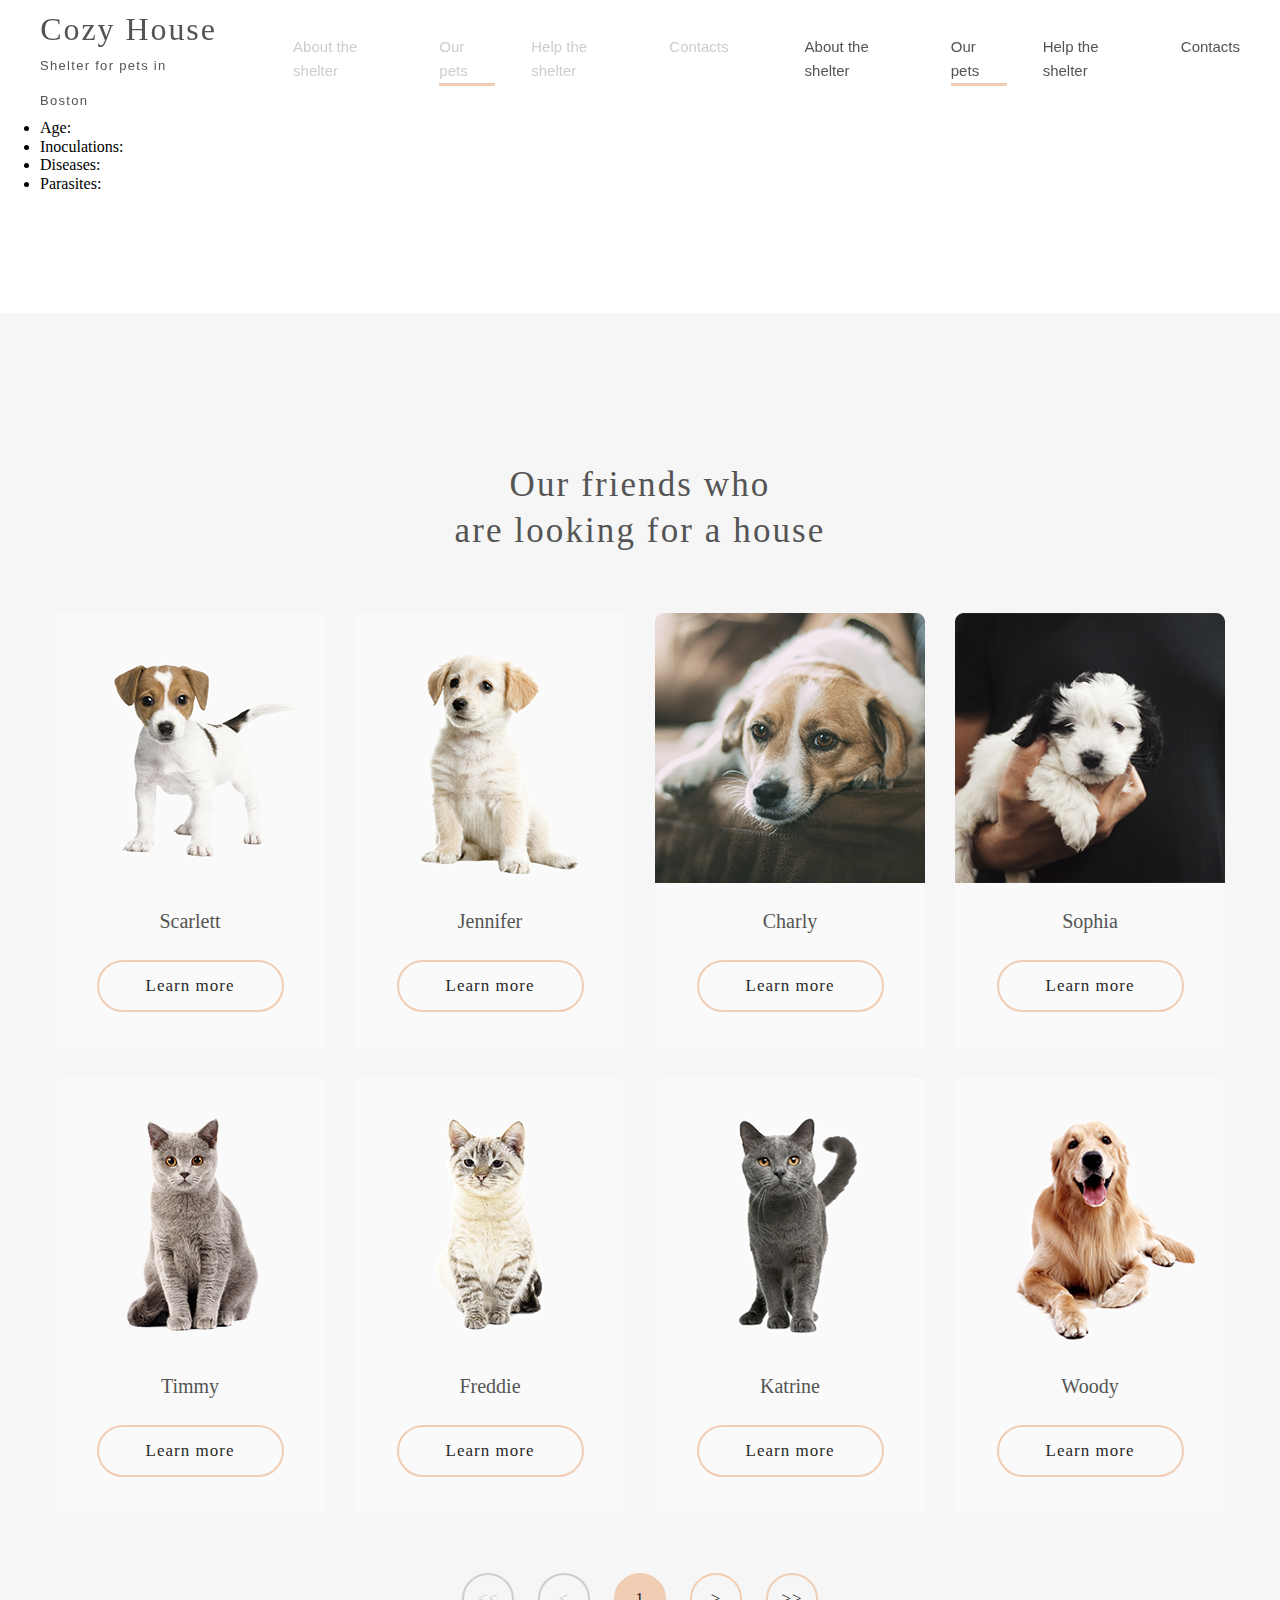
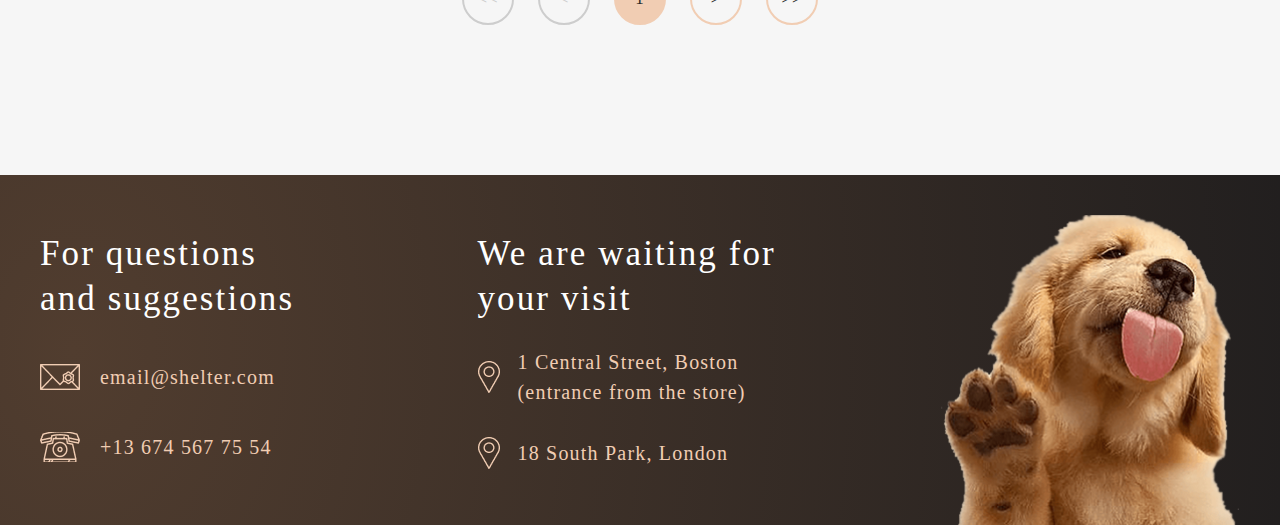
==== commit b01e2cca: "fix: link in footer and cursor on logo" ====
--- a/shelter/pets.html
+++ b/shelter/pets.html
@@ -3,19 +3,68 @@
   <head>
     <meta charset="UTF-8" />
     <meta http-equiv="X-UA-Compatible" content="IE=edge" />
-    <!-- <meta name="viewport" content="width=device-width, initial-scale=1.0"> -->
-    <title>Document</title>
+    <meta name="viewport" content="width=device-width, initial-scale=1.0" />
+    <title>Our Pets</title>
+    <link
+      href="https://fonts.googleapis.com/icon?family=Material+Icons"
+      rel="stylesheet"
+    />
     <link rel="stylesheet" href="./normalize.css" />
     <link rel="stylesheet" href="style.css" />
     <link rel="stylesheet" href="pets.css" />
   </head>
   <body>
+    <div class="modal-container hide">
+      <div class="modal">
+        <div class="modal-close">&times</div>
+        <div class="modal-img"></div>
+        <div class="modal-content">
+          <h3 class="modal-title" id="name">123</h3>
+          <h4 class="modal-subtitle" id="pet-type">345</h4>
+          <h5 class="modal-body" id="pet-content">567</h5>
+          <ul class="modal-list">
+            <li class="modal-list-age">
+              <span class="modal-list-title">Age:&nbsp;</span
+              ><span class="modal-list-content" id="age"></span>
+            </li>
+            <li class="modal-list-inoculations">
+              <span class="modal-list-title">Inoculations:&nbsp;</span
+              ><span class="modal-list-content" id="inoculations"></span>
+            </li>
+            <li class="modal-list-diseases">
+              <span class="modal-list-title">Diseases:&nbsp;</span
+              ><span class="modal-list-content" id="diseases"></span>
+            </li>
+            <li class="modal-list-parasites">
+              <span class="modal-list-title">Parasites:&nbsp;</span
+              ><span class="modal-list-content" id="parasites"></span>
+            </li>
+          </ul>
+        </div>
+      </div>
+    </div>
+    <div class="gray gray-z0 hide"></div>
     <div class="wrapper">
       <div class="head-container">
         <header class="header-pets">
           <div class="logo">
             <h1 class="header-title">Cozy House</h1>
             <div class="header-subtitle">Shelter for pets in Boston</div>
+          </div>
+          <div class="burger burger-gray"></div>
+          <div class="menu-burger hide">
+            <ul class="menu-items">
+              <li class="menu-item">
+                <a href="./index.html">About the shelter</a>
+              </li>
+              <li class="menu-item menu-item-activ">
+                <a href="#">Our pets</a>
+              </li>
+              <li class="menu-item">
+                <a href="./index.html#help">Help the shelter</a>
+              </li>
+              <li class="menu-item"><a href="#footer">Contacts</a></li>
+            </ul>
           </div>
           <div class="menu">
             <ul class="menu-items">
@@ -25,88 +74,44 @@
               <li class="menu-item menu-item-activ">
                 <a href="#">Our pets</a>
               </li>
-              <li class="menu-item"><a href="./index.html#help">Help the shelter</a></li>
+              <li class="menu-item">
+                <a href="./index.html#help">Help the shelter</a>
+              </li>
               <li class="menu-item"><a href="#footer">Contacts</a></li>
             </ul>
           </div>
         </header>
       </div>
       <div class="our-pets container">
-          <div class="our-pets-container">
-              <div class="our-pets-content">
-                  <h3 class="our-pets-title heading">
-                    Our friends who <br>
-                    are looking for a house  
-                </h3>
-                   <div class="our-pets-cards">
-                    <div class="cards">
-                        <div class="cards-container">
-                          <div class="card-img card-img-katrine"></div>
-                          <p class="card-name">Katrine</p>
-                          <button class="card-btn slider-btn btn">Learn more</button>
-                        </div>
-                      </div>
-                      <div class="cards">
-                        <div class="cards-container">
-                          <div class="card-img card-img-jennifer"></div>
-                          <p class="card-name">Jennifer</p>
-                          <button class="card-btn slider-btn btn">Learn more</button>
-                        </div>
-                      </div>
-                      <div class="cards">
-                        <div class="cards-container">
-                          <div class="card-img card-img-woody"></div>
-                          <p class="card-name">Woody</p>
-                          <button class="card-btn slider-btn btn">Learn more</button>
-                        </div>
-                      </div>
-                      <div class="cards">
-                        <div class="cards-container">
-                          <div class="card-img card-img-sophia"></div>
-                          <p class="card-name">Sophia</p>
-                          <button class="card-btn slider-btn btn">Learn more</button>
-                        </div>
-                      </div>
-                      <div class="cards">
-                        <div class="cards-container">
-                          <div class="card-img card-img-timmy"></div>
-                          <p class="card-name">Timmy</p>
-                          <button class="card-btn slider-btn btn">Learn more</button>
-                        </div>
-                      </div>
-                      <div class="cards">
-                        <div class="cards-container">
-                          <div class="card-img card-img-charly"></div>
-                          <p class="card-name">Charly</p>
-                          <button class="card-btn slider-btn btn">Learn more</button>
-                        </div>
-                      </div>
-                      <div class="cards">
-                        <div class="cards-container">
-                          <div class="card-img card-img-scarlett"></div>
-                          <p class="card-name">Scarlett</p>
-                          <button class="card-btn slider-btn btn">Learn more</button>
-                        </div>
-                      </div>
-                      <div class="cards">
-                        <div class="cards-container">
-                          <div class="card-img card-img-freddie"></div>
-                          <p class="card-name">Freddie</p>
-                          <button class="card-btn slider-btn btn">Learn more</button>
-                        </div>
-                      </div>
-                      
-
-                   </div>
-                   <div class="our-pets-menu">
-                       <button class="btn our-pets-btn slider-btn disable-btn">&lt;&lt;</button>
-                       <button class="btn our-pets-btn slider-btn disable-btn">&lt;</button>
-                       <button class="btn our-pets-btn slider-btn active-btn">1</button>
-                       <button class="btn our-pets-btn slider-btn">&gt;</button>
-                       <button class="btn our-pets-btn slider-btn">&gt;&gt;</button>
-                   </div>
-              </div>
+        <div class="our-pets-container">
+          <div class="our-pets-content">
+            <h3 class="our-pets-title heading">
+              Our friends who <br />
+              are looking for a house
+            </h3>
+            <div class="our-pets-cards" id="pagin"></div>
+            <div class="our-pets-menu" id="pagin-menu">
+              <button id="first-btn" class="btn our-pets-btn slider-btn">
+                &lt;&lt;
+              </button>
+              <button id="prev-btn" class="btn our-pets-btn slider-btn">
+                &lt;
+              </button>
+              <button
+                id="activ-btn"
+                class="btn our-pets-btn slider-btn active-btn"
+              >
+                1
+              </button>
+              <button id="next-btn" class="btn our-pets-btn slider-btn">
+                &gt;
+              </button>
+              <button id="last-btn" class="btn our-pets-btn slider-btn">
+                &gt;&gt;
+              </button>
+            </div>
           </div>
+        </div>
       </div>
       <footer class="footer" id="footer">
         <div class="footer-container">
@@ -115,27 +120,40 @@
               For questions and suggestions
             </h3>
             <h4 class="contact-email conact-fiel">
-                <a href="mailto:email@shelter.com">email@shelter.com</a></h4>
+              <a href="mailto:email@shelter.com">email@shelter.com</a>
+            </h4>
             <h4 class="contact-phone conact-fiel">
-                <a href="tel:+13 674 567 75 54">+13 674 567 75 54</a></h4>
+              <a href="tel:+13 674 567 75 54">+13 674 567 75 54</a>
+            </h4>
           </div>
           <div class="location c-container">
             <h3 class="contact-location c-title">
               We are waiting for your visit
             </h3>
             <h4 class="contact-city conact-fiel">
-                <a href="https://www.google.com/maps/place/%D0%92%D0%B0%D1%80%D1%88%D0%B0%D0%B2%D0%B0/@52.1811685,21.3651849,1647m/data=!3m1!1e3!4m5!3m4!1s0x471ecc669a869f01:0x72f0be2a88ead3fc!8m2!3d52.2294817!4d21.0127258">
-                    1 Central Street, Boston (entrance from the store)
-            </a>
-                </h4>
+              <a
+                href="https://www.google.com/maps/place/%D0%92%D0%B0%D1%80%D1%88%D0%B0%D0%B2%D0%B0/@52.1811685,21.3651849,1647m/data=!3m1!1e3!4m5!3m4!1s0x471ecc669a869f01:0x72f0be2a88ead3fc!8m2!3d52.2294817!4d21.0127258"
+                target="_blank"
+              >
+                1 Central Street, Boston (entrance from the store)
+              </a>
+            </h4>
             <h4 class="contact-address conact-fiel">
-                <a href="https://www.google.com/maps/place/%D0%92%D0%B0%D1%80%D1%88%D0%B0%D0%B2%D0%B0/@52.1811685,21.3651849,1647m/data=!3m1!1e3!4m5!3m4!1s0x471ecc669a869f01:0x72f0be2a88ead3fc!8m2!3d52.2294817!4d21.0127258">
-                    18 South Park, London</a>
-                </h4>
+              <a
+                href="https://www.google.com/maps/place/%D0%92%D0%B0%D1%80%D1%88%D0%B0%D0%B2%D0%B0/@52.1811685,21.3651849,1647m/data=!3m1!1e3!4m5!3m4!1s0x471ecc669a869f01:0x72f0be2a88ead3fc!8m2!3d52.2294817!4d21.0127258"
+                target="_blank"
+              >
+                18 South Park, London</a
+              >
+            </h4>
           </div>
           <div class="help-img"></div>
         </div>
       </footer>
     </div>
+    <script src="./js/script.js"></script>
+    <script src="./js/pets.json"></script>
+    <script src="./js/pagin.js"></script>
+    <script src="./js/modal.js"></script>
   </body>
 </html>
--- a/shelter/pets.css
+++ b/shelter/pets.css
@@ -1,92 +1,201 @@
 .head-container {
-    position: fixed;
-    top: 0;
-    background: white;
-    display: flex;
-    flex-direction: row;
-    align-items: center;
-    justify-content: center;
-    width: 1280px;
-    height: 120px;
-}
-.header-pets{
-
-    display: flex;
-    flex-direction: row;
-    justify-content: space-between;
-    align-items: center;
-    width: 1200px;
-    /* height: 100%; */
-    color: #545454 !important;
-}
-.header-pets .logo .header-title{
-    color: #545454;
-    margin-top: 10px;
-}
-
-.header-pets .menu-items, .menu-item-activ {
-    color: #545454;
+  z-index: 200px;
+  position: fixed;
+  top: 0;
+  background: white;
+  display: flex;
+  flex-direction: row;
+  align-items: center;
+  justify-content: center;
+  width: 1280px;
+  height: 120px;
+}
+@media (max-width: 1279px) {
+  .head-container {
+    width: 768px;
+  }
+}
+@media (max-width: 767px) {
+  .head-container {
+    width: 320px;
+    overflow-x: clip;
+  }
+}
+
+.burger-gray {
+  -webkit-filter: grayscale(100%);
+}
+
+.gray-z0 {
+  z-index: 0;
+}
+
+.header-pets {
+  position: relative;
+  display: flex;
+  flex-direction: row;
+  justify-content: space-between;
+  align-items: center;
+  width: 1200px;
+  /* height: 100%; */
+  color: #545454 !important;
+}
+@media (max-width: 1279px) {
+  .header-pets {
+    width: 708px;
+  }
+}
+@media (max-width: 767px) {
+  .header-pets {
+    width: 320px;
+    margin: 30px 0 0 10px;
+  }
+}
+.header-pets .menu-burger .menu-item {
+  color: #CDCDCD;
+}
+
+.logo .header-title {
+  color: #545454;
+  margin-top: 10px;
+}
+
+.logo {
+  position: relative;
+  z-index: 300;
+}
+.logo:hover {
+  cursor: pointer;
+}
+
+.menu-items, .menu-item-activ {
+  color: #545454;
+}
+
+@media (max-width: 767px) {
+  ul.menu-items {
+    -webkit-margin-before: 0;
+            margin-block-start: 0;
+    -webkit-margin-after: 0;
+            margin-block-end: 0;
+  }
 }
 
 .our-pets {
-    width: 1280px;
-    height: 1342px;
-    color: #545454;
-    background: #F6F6F6;
-
-}
+  margin-top: 120px;
+  width: 1280px;
+  height: 1462px;
+  color: #545454;
+  background: #F6F6F6;
+}
+@media (max-width: 1279px) {
+  .our-pets {
+    width: 768px;
+    height: 1733px;
+  }
+}
+@media (max-width: 767px) {
+  .our-pets {
+    height: 1649px;
+    width: 320px;
+  }
+}
+
 .our-pets-container {
-    width: 1200px;
-    /* height: 100%; */
-}
+  width: 1200px;
+  /* height: 100%; */
+}
+@media (max-width: 1279px) {
+  .our-pets-container {
+    width: 708px;
+    height: 1733px;
+  }
+}
+@media (max-width: 767px) {
+  .our-pets-container {
+    height: 1565px;
+    width: 300px;
+  }
+}
+
 .our-pets-content {
+  width: 100%;
+  height: 1163px;
+  display: flex;
+  flex-direction: column;
+  justify-content: space-between;
+  align-items: center;
+}
+@media (max-width: 1279px) {
+  .our-pets-content {
+    height: 1603px;
+    justify-content: flex-start;
+    margin-top: 80px;
+  }
+}
+@media (max-width: 767px) {
+  .our-pets-content {
     width: 100%;
-    height: 1163px;
-    display: flex;
-    flex-direction: column;
-    justify-content:space-between;
-    align-items:center;
-    margin-top: -15px
-
-}
+    height: 100%;
+    margin: 0;
+  }
+}
+
 .our-pets-title {
-    width: 400px;
-    text-align: center;
-
-}
-
+  width: 400px;
+  text-align: center;
+}
+@media (max-width: 767px) {
+  .our-pets-title {
+    width: 300px;
+  }
+}
 
 .our-pets-cards {
-    width: 100%;
-    height: 930px;
-    display: flex;
-    flex-direction: row;
-    flex-wrap: wrap;
-    flex: 0 0 20%
-}
-.our-pets-cards .cards{
-    margin: 15px auto;
+  width: 100%;
+  height: 930px;
+  display: flex;
+  flex-direction: row;
+  flex-wrap: wrap;
+  flex: 0 0 20%;
+}
+@media (max-width: 1279px) {
+  .our-pets-cards {
+    height: 1365px;
+    overflow-y: hidden;
+    flex: 0 0 87%;
+    margin: 30px 0 40px 0;
+  }
+}
+
+.our-pets-cards .cards {
+  margin: 15px auto;
 }
 
 /* .our-pets-cards .cards-container {
 margin-bottom: 30px;
 } */
-
-
 .our-pets-btn {
-    height: 52px;
-width: 52px;
-margin: 0 10px;
-}
-.disable-btn{
-    border: 2px solid #CDCDCD;
-    color: #CDCDCD;
-}
+  height: 52px;
+  width: 52px;
+  margin: 0 10px;
+}
+@media (max-width: 767px) {
+  .our-pets-btn {
+    margin: 0 2px;
+  }
+}
+
+.disable-btn {
+  border: 2px solid #CDCDCD;
+  color: #CDCDCD;
+}
+
 .disable-btn:hover {
-    background:inherit;
-    cursor:default;
+  background: inherit;
+  cursor: default;
 }
 
 .active-btn {
-    background: #F1CDB3;
-}+  background: #F1CDB3;
+}/*# sourceMappingURL=pets.css.map */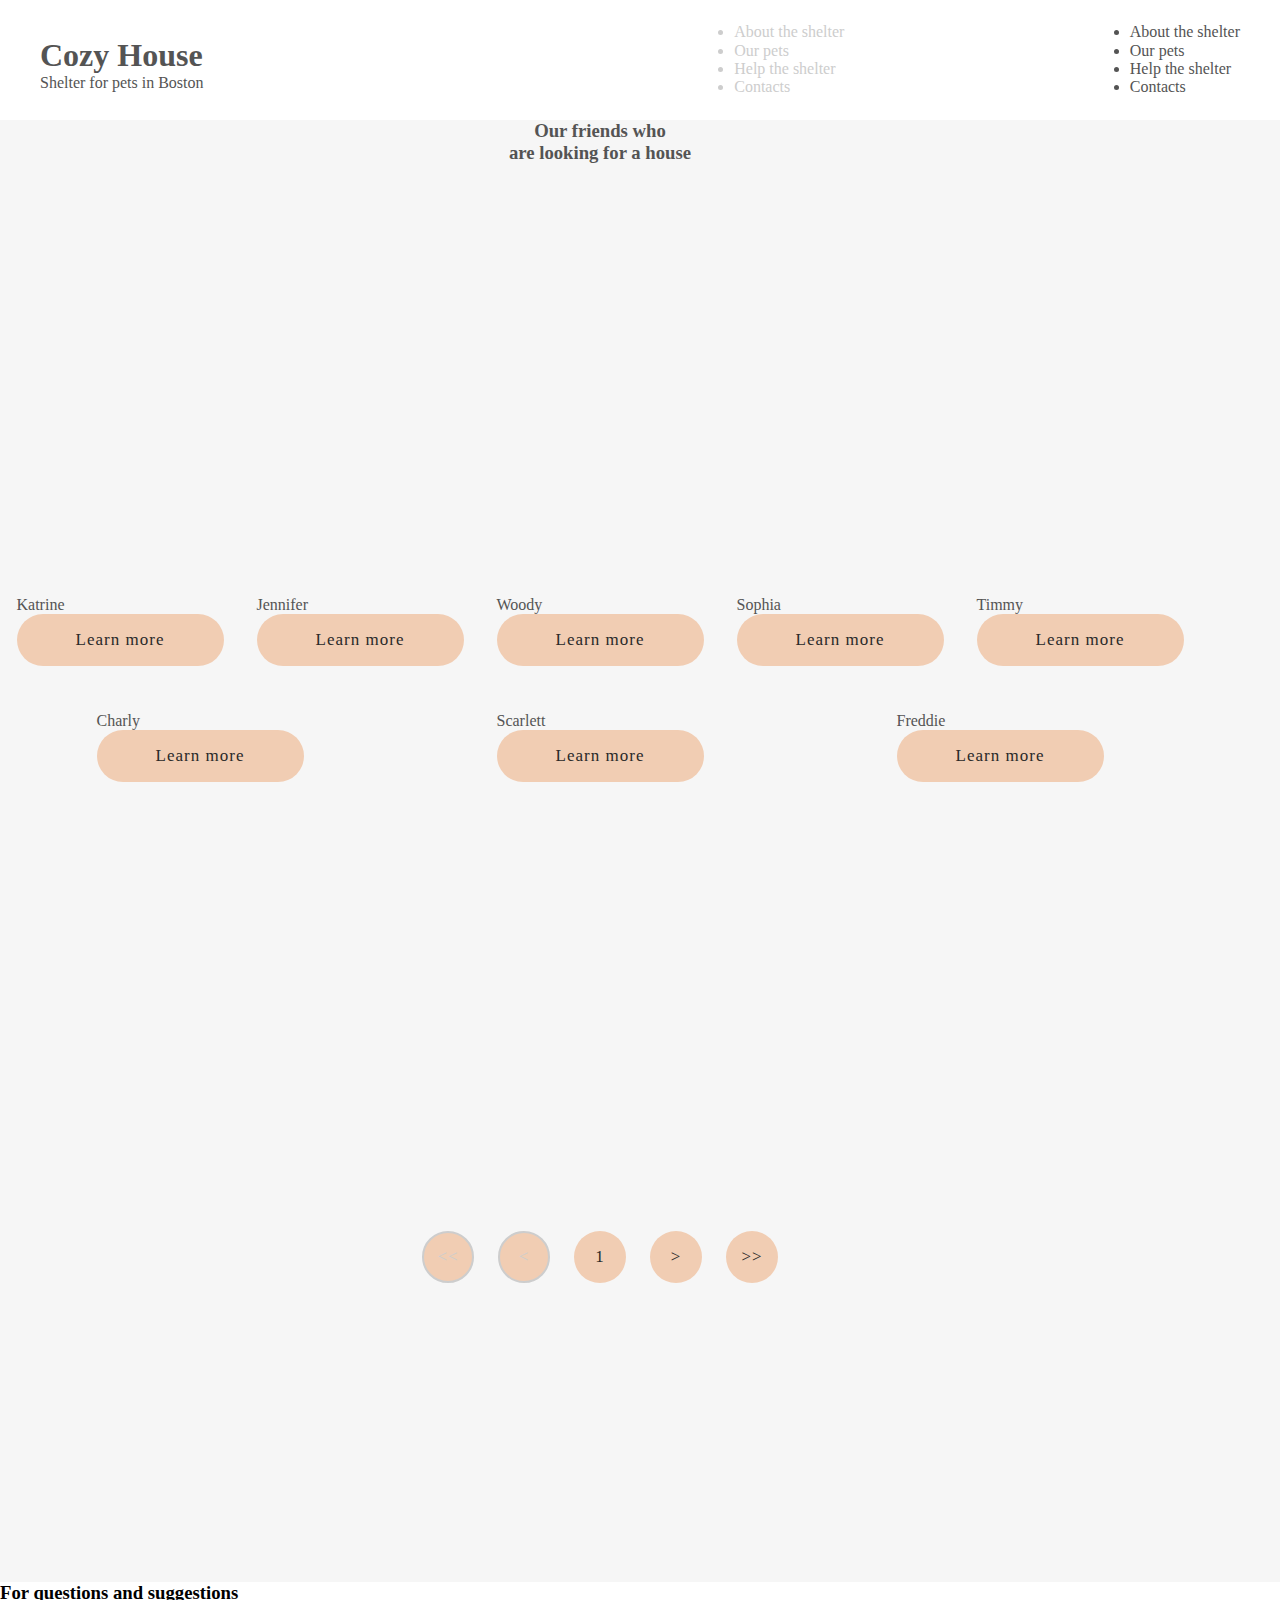
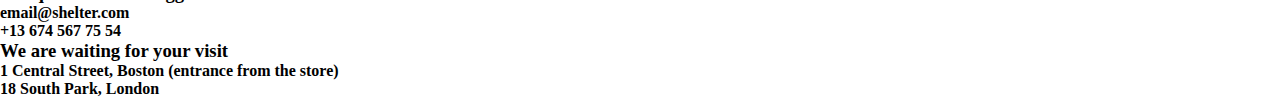
==== commit ffb94425: "Merge pull request #2 from Belastotski/shelter-2" ====
--- a/shelter/pets.html
+++ b/shelter/pets.html
@@ -3,47 +3,16 @@
   <head>
     <meta charset="UTF-8" />
     <meta http-equiv="X-UA-Compatible" content="IE=edge" />
-    <meta name="viewport" content="width=device-width, initial-scale=1.0" />
+    <meta name="viewport" content="width=device-width, initial-scale=1.0">
     <title>Our Pets</title>
-    <link
-      href="https://fonts.googleapis.com/icon?family=Material+Icons"
-      rel="stylesheet"
-    />
+    <link href="https://fonts.googleapis.com/icon?family=Material+Icons"
+      rel="stylesheet">
     <link rel="stylesheet" href="./normalize.css" />
     <link rel="stylesheet" href="style.css" />
     <link rel="stylesheet" href="pets.css" />
   </head>
   <body>
-    <div class="modal-container hide">
-      <div class="modal">
-        <div class="modal-close">&times</div>
-        <div class="modal-img"></div>
-        <div class="modal-content">
-          <h3 class="modal-title" id="name">123</h3>
-          <h4 class="modal-subtitle" id="pet-type">345</h4>
-          <h5 class="modal-body" id="pet-content">567</h5>
-          <ul class="modal-list">
-            <li class="modal-list-age">
-              <span class="modal-list-title">Age:&nbsp;</span
-              ><span class="modal-list-content" id="age"></span>
-            </li>
-            <li class="modal-list-inoculations">
-              <span class="modal-list-title">Inoculations:&nbsp;</span
-              ><span class="modal-list-content" id="inoculations"></span>
-            </li>
-            <li class="modal-list-diseases">
-              <span class="modal-list-title">Diseases:&nbsp;</span
-              ><span class="modal-list-content" id="diseases"></span>
-            </li>
-            <li class="modal-list-parasites">
-              <span class="modal-list-title">Parasites:&nbsp;</span
-              ><span class="modal-list-content" id="parasites"></span>
-            </li>
-          </ul>
-        </div>
-      </div>
-    </div>
-    <div class="gray gray-z0 hide"></div>
+          <div class="gray gray-z0 hide"></div>
     <div class="wrapper">
       <div class="head-container">
         <header class="header-pets">
@@ -51,18 +20,15 @@
             <h1 class="header-title">Cozy House</h1>
             <div class="header-subtitle">Shelter for pets in Boston</div>
           </div>
-          <div class="burger burger-gray"></div>
+          <div class="burger burger-gray">
+          </div>
           <div class="menu-burger hide">
             <ul class="menu-items">
-              <li class="menu-item">
+              <li class="menu-item ">
                 <a href="./index.html">About the shelter</a>
               </li>
-              <li class="menu-item menu-item-activ">
-                <a href="#">Our pets</a>
-              </li>
-              <li class="menu-item">
-                <a href="./index.html#help">Help the shelter</a>
-              </li>
+              <li class="menu-item menu-item-activ"><a href="#">Our pets</a></li>
+              <li class="menu-item"><a href="./index.html#help">Help the shelter</a></li>
               <li class="menu-item"><a href="#footer">Contacts</a></li>
             </ul>
           </div>
@@ -74,44 +40,88 @@
               <li class="menu-item menu-item-activ">
                 <a href="#">Our pets</a>
               </li>
-              <li class="menu-item">
-                <a href="./index.html#help">Help the shelter</a>
-              </li>
+              <li class="menu-item"><a href="./index.html#help">Help the shelter</a></li>
               <li class="menu-item"><a href="#footer">Contacts</a></li>
             </ul>
           </div>
         </header>
       </div>
       <div class="our-pets container">
-        <div class="our-pets-container">
-          <div class="our-pets-content">
-            <h3 class="our-pets-title heading">
-              Our friends who <br />
-              are looking for a house
-            </h3>
-            <div class="our-pets-cards" id="pagin"></div>
-            <div class="our-pets-menu" id="pagin-menu">
-              <button id="first-btn" class="btn our-pets-btn slider-btn">
-                &lt;&lt;
-              </button>
-              <button id="prev-btn" class="btn our-pets-btn slider-btn">
-                &lt;
-              </button>
-              <button
-                id="activ-btn"
-                class="btn our-pets-btn slider-btn active-btn"
-              >
-                1
-              </button>
-              <button id="next-btn" class="btn our-pets-btn slider-btn">
-                &gt;
-              </button>
-              <button id="last-btn" class="btn our-pets-btn slider-btn">
-                &gt;&gt;
-              </button>
-            </div>
+          <div class="our-pets-container">
+              <div class="our-pets-content">
+                  <h3 class="our-pets-title heading">
+                    Our friends who <br>
+                    are looking for a house  
+                </h3>
+                   <div class="our-pets-cards">
+                    <div class="cards">
+                        <div class="cards-container">
+                          <div class="card-img card-img-katrine"></div>
+                          <p class="card-name">Katrine</p>
+                          <button class="card-btn slider-btn btn">Learn more</button>
+                        </div>
+                      </div>
+                      <div class="cards">
+                        <div class="cards-container">
+                          <div class="card-img card-img-jennifer"></div>
+                          <p class="card-name">Jennifer</p>
+                          <button class="card-btn slider-btn btn">Learn more</button>
+                        </div>
+                      </div>
+                      <div class="cards">
+                        <div class="cards-container">
+                          <div class="card-img card-img-woody"></div>
+                          <p class="card-name">Woody</p>
+                          <button class="card-btn slider-btn btn">Learn more</button>
+                        </div>
+                      </div>
+                      <div class="cards">
+                        <div class="cards-container">
+                          <div class="card-img card-img-sophia"></div>
+                          <p class="card-name">Sophia</p>
+                          <button class="card-btn slider-btn btn">Learn more</button>
+                        </div>
+                      </div>
+                      <div class="cards">
+                        <div class="cards-container">
+                          <div class="card-img card-img-timmy"></div>
+                          <p class="card-name">Timmy</p>
+                          <button class="card-btn slider-btn btn">Learn more</button>
+                        </div>
+                      </div>
+                      <div class="cards">
+                        <div class="cards-container">
+                          <div class="card-img card-img-charly"></div>
+                          <p class="card-name">Charly</p>
+                          <button class="card-btn slider-btn btn">Learn more</button>
+                        </div>
+                      </div>
+                      <div class="cards">
+                        <div class="cards-container">
+                          <div class="card-img card-img-scarlett"></div>
+                          <p class="card-name">Scarlett</p>
+                          <button class="card-btn slider-btn btn">Learn more</button>
+                        </div>
+                      </div>
+                      <div class="cards">
+                        <div class="cards-container">
+                          <div class="card-img card-img-freddie"></div>
+                          <p class="card-name">Freddie</p>
+                          <button class="card-btn slider-btn btn">Learn more</button>
+                        </div>
+                      </div>
+                      
+
+                   </div>
+                   <div class="our-pets-menu">
+                       <button class="btn our-pets-btn slider-btn disable-btn">&lt;&lt;</button>
+                       <button class="btn our-pets-btn slider-btn disable-btn">&lt;</button>
+                       <button class="btn our-pets-btn slider-btn active-btn">1</button>
+                       <button class="btn our-pets-btn slider-btn">&gt;</button>
+                       <button class="btn our-pets-btn slider-btn">&gt;&gt;</button>
+                   </div>
+              </div>
           </div>
-        </div>
       </div>
       <footer class="footer" id="footer">
         <div class="footer-container">
@@ -120,40 +130,28 @@
               For questions and suggestions
             </h3>
             <h4 class="contact-email conact-fiel">
-              <a href="mailto:email@shelter.com">email@shelter.com</a>
-            </h4>
+                <a href="mailto:email@shelter.com">email@shelter.com</a></h4>
             <h4 class="contact-phone conact-fiel">
-              <a href="tel:+13 674 567 75 54">+13 674 567 75 54</a>
-            </h4>
+                <a href="tel:+13 674 567 75 54">+13 674 567 75 54</a></h4>
           </div>
           <div class="location c-container">
             <h3 class="contact-location c-title">
               We are waiting for your visit
             </h3>
             <h4 class="contact-city conact-fiel">
-              <a
-                href="https://www.google.com/maps/place/%D0%92%D0%B0%D1%80%D1%88%D0%B0%D0%B2%D0%B0/@52.1811685,21.3651849,1647m/data=!3m1!1e3!4m5!3m4!1s0x471ecc669a869f01:0x72f0be2a88ead3fc!8m2!3d52.2294817!4d21.0127258"
-                target="_blank"
-              >
-                1 Central Street, Boston (entrance from the store)
-              </a>
-            </h4>
+                <a href="https://www.google.com/maps/place/%D0%92%D0%B0%D1%80%D1%88%D0%B0%D0%B2%D0%B0/@52.1811685,21.3651849,1647m/data=!3m1!1e3!4m5!3m4!1s0x471ecc669a869f01:0x72f0be2a88ead3fc!8m2!3d52.2294817!4d21.0127258">
+                    1 Central Street, Boston (entrance from the store)
+            </a>
+                </h4>
             <h4 class="contact-address conact-fiel">
-              <a
-                href="https://www.google.com/maps/place/%D0%92%D0%B0%D1%80%D1%88%D0%B0%D0%B2%D0%B0/@52.1811685,21.3651849,1647m/data=!3m1!1e3!4m5!3m4!1s0x471ecc669a869f01:0x72f0be2a88ead3fc!8m2!3d52.2294817!4d21.0127258"
-                target="_blank"
-              >
-                18 South Park, London</a
-              >
-            </h4>
+                <a href="https://www.google.com/maps/place/%D0%92%D0%B0%D1%80%D1%88%D0%B0%D0%B2%D0%B0/@52.1811685,21.3651849,1647m/data=!3m1!1e3!4m5!3m4!1s0x471ecc669a869f01:0x72f0be2a88ead3fc!8m2!3d52.2294817!4d21.0127258">
+                    18 South Park, London</a>
+                </h4>
           </div>
           <div class="help-img"></div>
         </div>
       </footer>
     </div>
-    <script src="./js/script.js"></script>
-    <script src="./js/pets.json"></script>
-    <script src="./js/pagin.js"></script>
-    <script src="./js/modal.js"></script>
+    <script src="./script.js"></script>
   </body>
 </html>
--- a/shelter/style.css
+++ b/shelter/style.css
@@ -33,20 +33,53 @@
   background: #FDDCC4;
 }
 
+.head_background {
+  display: flex;
+
+  -webkit-box-orient: vertical;
+  -webkit-box-direction: normal;
+      -ms-flex-direction: column;
+          flex-direction: column;
+  height: 100%;
+  width: 100%;
+  background: radial-gradient(100% 215.42% at 0% 0%, #5B483A 0%, #262425 100%), #211F20;
+}
+
+.gray {
+  display: none;
+  position: fixed;
+  top: 0;
+  left: 0;
+  width: 100%;
+  height: 100%;
+  content: "";
+  background-color: rgba(128, 128, 128, 0.7);
+  z-index: 1;
+}
+@media (max-width: 767px) {
+  .gray {
+    display: inline-block;
+  }
+}
+
 .wrapper {
   width: 1280px;
   margin: auto;
-}
-
-.head_background {
-  display: flex;
-  flex-direction: column;
-  height: 908px;
-  width: 100%;
-  background: radial-gradient(100% 215.42% at 0% 0%, #5B483A 0%, #262425 100%), #211F20;
+  overflow: hidden;
+}
+@media (max-width: 1279px) {
+  .wrapper {
+    width: 768px;
+  }
+}
+@media (max-width: 767px) {
+  .wrapper {
+    width: 320px;
+  }
 }
 
 .header {
+  position: relative;
   margin: 45px 40px 0 40px;
   display: flex;
   flex-direction: row;
@@ -55,6 +88,10 @@
   color: #FFFFFF;
 }
 
+@media (max-width: 1279px) {
+  .header {
+    margin: 30px 30px 0 30px;
+  }
 .logo {
   display: flex;
   flex-direction: column;
@@ -62,12 +99,12 @@
   margin-bottom: 10px;
   margin-top: 10px;
 }
-
-.logo:hover {
-  cursor: pointer;
-}
-
-.header-title {
+@media (max-width: 767px) {
+  .header {
+    margin: 30px 0 0 0;
+  }
+}
+.header .header-title {
   /* logo_title */
   font-family: "Georgia";
   font-style: normal;
@@ -79,8 +116,7 @@
   /* color-primary */
   color: #F1CDB3;
 }
-
-.header-subtitle {
+.header .header-subtitle {
   font-family: "Arial";
   font-style: normal;
   font-weight: 400;
@@ -89,6 +125,137 @@
   display: flex;
   align-items: center;
   letter-spacing: 0.1em;
+}
+
+.logo {
+  z-index: 200;
+  display: -webkit-box;
+  display: -ms-flexbox;
+  display: flex;
+  -webkit-box-orient: vertical;
+  -webkit-box-direction: normal;
+      -ms-flex-direction: column;
+          flex-direction: column;
+  -webkit-box-align: center;
+      -ms-flex-align: center;
+          align-items: center;
+  margin-bottom: 10px;
+  margin-top: 10px;
+}
+.logo .logo:hover {
+  cursor: pointer;
+}
+@media (max-width: 767px) {
+  .logo {
+    margin: 0 0 0 10px;
+  }
+}
+
+.display-block {
+  display: block;
+}
+
+.burger {
+  display: none;
+  content: "";
+  width: 30px;
+  height: 22px;
+  background-image: url("./assets/icon/Burger.png");
+  -webkit-transition: -webkit-transform 0.8s;
+  transition: -webkit-transform 0.8s;
+  transition: transform 0.8s;
+  transition: transform 0.8s, -webkit-transform 0.8s;
+}
+.burger:hover {
+  cursor: pointer;
+}
+.burger.active {
+  -webkit-transform: rotate(90deg);
+          transform: rotate(90deg);
+}
+@media (max-width: 767px) {
+  .burger {
+    display: inline-block;
+    margin-right: 53px;
+    z-index: 200;
+  }
+}
+
+.hide {
+  display: none !important;
+}
+
+.show {
+  display: inline-block;
+}
+
+.show-burger-menu {
+  -webkit-animation: burger 0.3s;
+          animation: burger 0.3s;
+}
+@-webkit-keyframes burger {
+  0% {
+    right: -320px;
+  }
+  100% {
+    right: 0px;
+  }
+}
+@keyframes burger {
+  0% {
+    right: -320px;
+  }
+  100% {
+    right: 0px;
+  }
+}
+
+.hide-burger-menu {
+  -webkit-animation: bur 0.3s;
+          animation: bur 0.3s;
+}
+@-webkit-keyframes bur {
+  0% {
+    right: 0px;
+  }
+  100% {
+    right: -320px;
+    display: none;
+  }
+}
+@keyframes bur {
+  0% {
+    right: 0px;
+  }
+  100% {
+    right: -320px;
+    display: none;
+  }
+}
+
+.menu {
+  display: inline-block;
+}
+@media (max-width: 767px) {
+  .menu {
+    display: none;
+  }
+}
+
+.menu-burger {
+  z-index: 100;
+  display: none;
+  width: 320px;
+}
+@media (max-width: 767px) {
+  .menu-burger {
+    display: inline-block;
+    position: absolute;
+    top: -50px;
+    right: 0px;
+    height: 823px;
+    background-color: #292929;
+  }
 }
 
 .menu-items {
@@ -102,9 +269,32 @@
   line-height: 160%;
   color: #CDCDCD;
 }
+@media (max-width: 767px) {
+  .menu-items {
+    -webkit-box-orient: vertical;
+    -webkit-box-direction: normal;
+        -ms-flex-direction: column;
+            flex-direction: column;
+    padding: 0;
+    -webkit-box-pack: center;
+        -ms-flex-pack: center;
+            justify-content: center;
+    -webkit-box-align: center;
+        -ms-flex-align: center;
+            align-items: center;
+    height: 100%;
+    width: 100%;
+  }
+}
 
 .menu-item {
   margin: 0 0 0 36px;
+}
+@media (max-width: 767px) {
+  .menu-item {
+    margin: 20px 0;
+    font-size: 32px;
+  }
 }
 
 .menu-item-activ {
@@ -115,10 +305,36 @@
 .main-container {
   margin: 44px 40px 0 40px;
 }
+@media (max-width: 1279px) {
+  .main-container {
+    margin: 60px 100px 0 90px;
+    height: 1015px;
+  }
+}
+@media (max-width: 767px) {
+  .main-container {
+    height: 673px;
+    margin: 30px 10px 0 10px;
+  }
+}
 
 .main {
   display: flex;
   flex-direction: row;
+}
+@media (max-width: 1279px) {
+  .main {
+    -webkit-box-orient: vertical;
+    -webkit-box-direction: normal;
+        -ms-flex-direction: column;
+            flex-direction: column;
+    -webkit-box-align: center;
+        -ms-flex-align: center;
+            align-items: center;
+    -webkit-box-pack: justify;
+        -ms-flex-pack: justify;
+            justify-content: space-between;
+  }
 }
 
 .main-content {
@@ -128,25 +344,59 @@
   align-items: flex-start;
   margin-top: 160px;
 }
+@media (max-width: 1279px) {
+  .main-content {
+    margin-top: 0;
+  }
+}
+@media (max-width: 767px) {
+  .main-content {
+    -webkit-box-align: center;
+        -ms-flex-align: center;
+            align-items: center;
+    width: 100%;
+  }
+}
 
 h2 {
-  /* h2 */
   font-family: "Georgia";
   font-style: normal;
   font-weight: 400;
   font-size: 44px;
   line-height: 130%;
-  /* or 57px */
+}
+@media (max-width: 767px) {
+  h2 {
+    font-size: 25px;
+  }
 }
 
 .main-header {
   width: 310px;
   color: #FFFFFF;
 }
+@media (max-width: 767px) {
+  .main-header {
+    width: 200px;
+    text-align: center;
+  }
+}
+
+@media (max-width: 1279px) {
+  .main-btn {
+    -ms-flex-item-align: center;
+        align-self: center;
+  }
+}
 
 .main-text {
   margin: 42px 0;
   color: #CDCDCD;
+}
+@media (max-width: 767px) {
+  .main-text {
+    text-align: center;
+  }
 }
 
 .subheading {
@@ -164,9 +414,37 @@
   background-image: url("./assets/img/puppy.png");
   content: "";
 }
+@media (max-width: 1279px) {
+  .main-img {
+    margin: 99px 0 0 120px;
+    width: 569px;
+    height: 593px;
+    background-position: top top;
+    background-size: contain;
+    background-repeat: no-repeat;
+  }
+}
+@media (max-width: 767px) {
+  .main-img {
+    width: 260px;
+    height: 272px;
+    margin: 105px 0 0 60px;
+  }
+}
 
 .about {
   height: 588px;
+}
+@media (max-width: 1279px) {
+  .about {
+    height: 1048px;
+  }
+}
+@media (max-width: 767px) {
+  .about {
+    height: 974px;
+    margin: 0;
+  }
 }
 
 .about-container {
@@ -175,6 +453,36 @@
   display: flex;
   flex-direction: row;
   justify-content: center;
+}
+@media (max-width: 1279px) {
+  .about-container {
+    width: 768px;
+  }
+}
+@media (max-width: 767px) {
+  .about-container {
+    width: 320px;
+  }
+}
+@media (max-width: 1279px) {
+  .about-container {
+    height: 868px;
+    -webkit-box-orient: vertical;
+    -webkit-box-direction: normal;
+        -ms-flex-direction: column;
+            flex-direction: column;
+    -webkit-box-align: center;
+        -ms-flex-align: center;
+            align-items: center;
+    -webkit-box-pack: start;
+        -ms-flex-pack: start;
+            justify-content: flex-start;
+  }
+}
+@media (max-width: 767px) {
+  .about-container {
+    height: 890px;
+  }
 }
 
 .about-img {
@@ -185,6 +493,21 @@
   content: "";
   background: url(./assets/img/pets.png);
 }
+@media (max-width: 1279px) {
+  .about-img {
+    margin: 80px 0 0 0;
+    -webkit-box-ordinal-group: 2;
+        -ms-flex-order: 1;
+            order: 1;
+  }
+}
+@media (max-width: 767px) {
+  .about-img {
+    width: 260px;
+    height: 353px;
+    margin: 42px 0 0 0;
+  }
+}
 
 .about-content {
   margin: 22px 175px 0 120px;
@@ -194,6 +517,20 @@
   display: flex;
   flex-direction: column;
   justify-content: space-around;
+}
+@media (max-width: 1279px) {
+  .about-content {
+    margin: 0;
+    -webkit-box-ordinal-group: 1;
+        -ms-flex-order: 0;
+            order: 0;
+  }
+}
+@media (max-width: 767px) {
+  .about-content {
+    width: 270px;
+    height: 494px;
+  }
 }
 
 h3 {
@@ -204,21 +541,42 @@
   line-height: 130%;
   letter-spacing: 0.06em;
 }
+@media (max-width: 767px) {
+  h3 {
+    font-size: 25px;
+    line-height: 32px;
+    text-align: center;
+  }
+}
 
 .about-header {
   color: #545454;
   width: 390px;
 }
+@media (max-width: 767px) {
+  .about-header {
+    width: 270px;
+  }
+}
 
 .about-center {
   margin-top: 20px;
 }
-
+@media (max-width: 767px) {
+  .about-center {
+    text-align: justify;
+  }
+}
 .pets {
   height: 877px;
   width: 100%;
   background: #F6F6F6;
 }
+@media (max-width: 767px) {
+  .pets {
+    height: 791px;
+  }
+}
 
 .pets-container {
   /* background: red;    */
@@ -230,18 +588,58 @@
   justify-content: space-between;
   margin-top: -10px;
 }
+@media (max-width: 1279px) {
+  .pets-container {
+    width: 768px;
+  }
+}
+@media (max-width: 767px) {
+  .pets-container {
+    width: 320px;
+  }
+}
+@media (max-width: 767px) {
+  .pets-container {
+    height: 707px;
+  }
+}
 
 .pets-head {
   width: 400px;
   text-align: center;
   color: #545454;
 }
+@media (max-width: 767px) {
+  .pets-head {
+    width: 320px;
+  }
+}
 
 .pets-slider {
   width: 1200px;
   height: 435px;
   position: relative;
 }
+@media (max-width: 1279px) {
+  .pets-slider {
+    width: 768px;
+  }
+}
+@media (max-width: 767px) {
+  .pets-slider {
+    width: 320px;
+  }
+}
+@media (max-width: 1279px) {
+  .pets-slider {
+    width: 706px;
+  }
+}
+@media (max-width: 767px) {
+  .pets-slider {
+    width: 290px;
+  }
+}
 
 .pets-slider-container {
   width: 100%;
@@ -249,12 +647,25 @@
   display: flex;
   flex-direction: row;
   justify-content: center;
+}
+@media (max-width: 1279px) {
+  .pets-slider-container {
+    -ms-flex-wrap: wrap;
+        flex-wrap: wrap;
+    overflow: hidden;
+    overflow-y: hidden;
+  }
 }
 
 .cards {
   margin: 0 45px;
   width: 270px;
   height: 435px;
+}
+@media (max-width: 1279px) {
+  .cards {
+    margin: 0 20px;
+  }
 }
 
 .cards:hover {
@@ -321,13 +732,28 @@
   position: absolute;
   top: 189px;
 }
+@media (max-width: 767px) {
+  .nav-btn {
+    top: 430px;
+  }
+}
 
 .nav-btn-left {
   transform: rotate(-180deg);
 }
+@media (max-width: 767px) {
+  .nav-btn-left {
+    left: 55px;
+  }
+}
 
 .nav-btn-right {
-  right: 0px;
+  right: 0;
+}
+@media (max-width: 767px) {
+  .nav-btn-right {
+    right: 55px;
+  }
 }
 
 .pets-btn {
@@ -339,20 +765,57 @@
   width: 1280px;
   height: 611px;
 }
+@media (max-width: 1279px) {
+  .help {
+    width: 768px;
+  }
+}
+@media (max-width: 767px) {
+  .help {
+    width: 320px;
+  }
+}
+@media (max-width: 1279px) {
+  .help {
+    height: 779px;
+  }
+}
+@media (max-width: 767px) {
+  .help {
+    height: 661px;
+    padding: 42px 0;
+  }
+}
 
 .help-container {
-  width: 1200px;
+  max-width: 1200;
   height: 431px;
   display: flex;
   flex-direction: column;
   align-items: center;
   justify-content: space-between;
+}
+@media (max-width: 1279px) {
+  .help-container {
+    width: 630px;
+    height: 599px;
+  }
+}
+@media (max-width: 767px) {
+  .help-container {
+    height: 100%;
+  }
 }
 
 .help-title {
   width: 310px;
   text-align: center;
 }
+@media (max-width: 767px) {
+  .help-title {
+    width: 270px;
+  }
+}
 
 .help-icons {
   width: 1200px;
@@ -361,6 +824,29 @@
   flex-direction: row;
   justify-content: center;
   flex-wrap: wrap;
+}
+@media (max-width: 1279px) {
+  .help-icons {
+    width: 768px;
+  }
+}
+@media (max-width: 767px) {
+  .help-icons {
+    width: 320px;
+  }
+}
+@media (max-width: 1279px) {
+  .help-icons {
+    height: 446px;
+  }
+}
+@media (max-width: 767px) {
+  .help-icons {
+    height: 555px;
+    -webkit-box-pack: start;
+        -ms-flex-pack: start;
+            justify-content: flex-start;
+  }
 }
 
 .help-card {
@@ -373,6 +859,23 @@
   align-items: center;
   justify-content: space-around;
   align-content: space-around;
+}
+@media (max-width: 1279px) {
+  .help-card {
+    -webkit-box-flex: 0;
+        -ms-flex: 0 0 30%;
+            flex: 0 0 30%;
+  }
+}
+@media (max-width: 767px) {
+  .help-card {
+    -webkit-box-flex: 0;
+        -ms-flex: 0 0 50%;
+            flex: 0 0 50%;
+    height: 87px;
+    width: 130px;
+    margin-bottom: 30px;
+  }
 }
 
 .help-card-icon {
@@ -438,6 +941,16 @@
   width: 100%;
   background: #F6F6F6;
 }
+@media (max-width: 1279px) {
+  .donate {
+    height: 783px;
+  }
+}
+@media (max-width: 767px) {
+  .donate {
+    height: 542px;
+  }
+}
 
 .donate-container {
   width: 915px;
@@ -446,6 +959,27 @@
   flex-direction: row;
   justify-content: space-between;
   align-items: center;
+}
+@media (max-width: 1279px) {
+  .donate-container {
+    width: 100%;
+    height: 100%;
+    -webkit-box-orient: vertical;
+    -webkit-box-direction: normal;
+        -ms-flex-direction: column;
+            flex-direction: column;
+  }
+}
+@media (max-width: 767px) {
+  .donate-container {
+    width: 100%;
+    height: 100%;
+    -ms-flex-pack: distribute;
+        justify-content: space-around;
+    -webkit-box-sizing: border-box;
+            box-sizing: border-box;
+    padding: 0 20px;
+  }
 }
 
 .donate-img {
@@ -457,6 +991,24 @@
   background-repeat: no-repeat;
   height: 100%;
 }
+@media (max-width: 1279px) {
+  .donate-img {
+    width: 505px;
+    height: 261px;
+    -webkit-box-ordinal-group: 2;
+        -ms-flex-order: 1;
+            order: 1;
+    margin: 0 0 100px 0;
+  }
+}
+@media (max-width: 767px) {
+  .donate-img {
+    width: 260px;
+    height: 135px;
+    margin: 0;
+    background-size: contain;
+  }
+}
 
 .donate-content {
   margin-top: 20px;
@@ -466,14 +1018,40 @@
   flex-direction: column;
   justify-content: space-between;
 }
+@media (max-width: 1279px) {
+  .donate-content {
+    margin-top: 80px;
+    width: 380px;
+  }
+}
+@media (max-width: 767px) {
+  .donate-content {
+    height: 281px;
+    width: 300px;
+    margin: 0;
+    -webkit-box-align: center;
+        -ms-flex-align: center;
+            align-items: center;
+  }
+}
 
 .donate-title {
   color: #545454;
   width: 300px;
 }
+@media (max-width: 767px) {
+  .donate-title {
+    width: 220px;
+  }
+}
 
 .donate-subheading {
   color: #545454;
+}
+@media (max-width: 767px) {
+  .donate-subheading {
+    font-size: 13px;
+  }
 }
 
 .card {
@@ -487,6 +1065,11 @@
   background-image: url("./assets/icon/credit-card.png");
   background-position: 3% 50%;
   background-repeat: no-repeat;
+}
+@media (max-width: 767px) {
+  .card {
+    width: 280px;
+  }
 }
 
 .card-num {
@@ -504,6 +1087,12 @@
   align-items: center;
   /* color-dark-m */
   color: #B2B2B2;
+}
+@media (max-width: 767px) {
+  .donate-info {
+    width: 280px;
+    text-align: justify;
+  }
 }
 
 h5 {
@@ -535,6 +1124,11 @@
   align-items: center;
   letter-spacing: 0.06em;
 }
+@media (max-width: 767px) {
+  h4 {
+    font-size: 15px;
+  }
+}
 
 .mb20 {
   margin-bottom: 40px;
@@ -549,6 +1143,16 @@
   flex-direction: column;
   justify-content: flex-end;
 }
+@media (max-width: 1279px) {
+  .footer {
+    height: 639px;
+  }
+}
+@media (max-width: 767px) {
+  .footer {
+    height: 809px;
+  }
+}
 
 .footer-container {
   height: 310px;
@@ -557,6 +1161,26 @@
   flex-direction: row;
   justify-content: space-between;
 }
+@media (max-width: 1279px) {
+  .footer-container {
+    height: 100%;
+    -ms-flex-wrap: wrap;
+        flex-wrap: wrap;
+    -webkit-box-pack: center;
+        -ms-flex-pack: center;
+            justify-content: center;
+  }
+}
+@media (max-width: 1279px) {
+  .footer-container {
+    width: 768px;
+  }
+}
+@media (max-width: 767px) {
+  .footer-container {
+    width: 320px;
+  }
+}
 
 .info {
   display: flex;
@@ -566,17 +1190,38 @@
 }
 
 .contact {
+  margin-top: 30px;
   width: 280px;
+}
+@media (max-width: 767px) {
+  .contact {
+    width: 250px;
+  }
 }
 
 .c-title {
   color: #FFFFFF;
 }
+@media (max-width: 767px) {
+  .c-title {
+    width: 250px;
+  }
+}
 
 .c-container {
   margin-top: 16px;
   display: flex;
   flex-direction: column;
+}
+@media (max-width: 1279px) {
+  .c-container {
+    margin: 30px 30px;
+  }
+}
+@media (max-width: 767px) {
+  .c-container {
+    margin: 20px 10px;
+  }
 }
 
 .contact-email {
@@ -607,6 +1252,18 @@
 .location {
   width: 305px;
 }
+@media (max-width: 767px) {
+  .location {
+    width: 300px;
+  }
+}
+
+@media (max-width: 767px) {
+  .contact-location {
+    -ms-flex-item-align: center;
+        align-self: center;
+  }
+}
 
 .contact-city {
   background-image: url("./assets/icon/pin.png");
@@ -627,6 +1284,23 @@
   background-image: url("assets/img/footer-puppy.png");
   content: "";
 }
+@media (max-width: 767px) {
+  .help-img {
+    width: 260px;
+    height: 269px;
+    background-size: contain;
+  }
+}
+@media (max-width: 1279px) {
+  .help-img {
+    margin-top: 30px;
+  }
+}
+@media (max-width: 767px) {
+  .help-img {
+    margin-top: 40px;
+  }
+}
 
 .card-img-timmy {
   background-image: url(./assets/img/slider/timmy.png);
--- a/shelter/pets.css
+++ b/shelter/pets.css
@@ -3,10 +3,19 @@
   position: fixed;
   top: 0;
   background: white;
-  display: flex;
-  flex-direction: row;
-  align-items: center;
-  justify-content: center;
+  display: -webkit-box;
+  display: -ms-flexbox;
+  display: flex;
+  -webkit-box-orient: horizontal;
+  -webkit-box-direction: normal;
+      -ms-flex-direction: row;
+          flex-direction: row;
+  -webkit-box-align: center;
+      -ms-flex-align: center;
+          align-items: center;
+  -webkit-box-pack: center;
+      -ms-flex-pack: center;
+          justify-content: center;
   width: 1280px;
   height: 120px;
 }
@@ -32,10 +41,19 @@
 
 .header-pets {
   position: relative;
-  display: flex;
-  flex-direction: row;
-  justify-content: space-between;
-  align-items: center;
+  display: -webkit-box;
+  display: -ms-flexbox;
+  display: flex;
+  -webkit-box-orient: horizontal;
+  -webkit-box-direction: normal;
+      -ms-flex-direction: row;
+          flex-direction: row;
+  -webkit-box-pack: justify;
+      -ms-flex-pack: justify;
+          justify-content: space-between;
+  -webkit-box-align: center;
+      -ms-flex-align: center;
+          align-items: center;
   width: 1200px;
   /* height: 100%; */
   color: #545454 !important;
@@ -64,21 +82,9 @@
   position: relative;
   z-index: 300;
 }
-.logo:hover {
-  cursor: pointer;
-}
 
 .menu-items, .menu-item-activ {
   color: #545454;
-}
-
-@media (max-width: 767px) {
-  ul.menu-items {
-    -webkit-margin-before: 0;
-            margin-block-start: 0;
-    -webkit-margin-after: 0;
-            margin-block-end: 0;
-  }
 }
 
 .our-pets {
@@ -121,15 +127,26 @@
 .our-pets-content {
   width: 100%;
   height: 1163px;
-  display: flex;
-  flex-direction: column;
-  justify-content: space-between;
-  align-items: center;
+  display: -webkit-box;
+  display: -ms-flexbox;
+  display: flex;
+  -webkit-box-orient: vertical;
+  -webkit-box-direction: normal;
+      -ms-flex-direction: column;
+          flex-direction: column;
+  -webkit-box-pack: justify;
+      -ms-flex-pack: justify;
+          justify-content: space-between;
+  -webkit-box-align: center;
+      -ms-flex-align: center;
+          align-items: center;
 }
 @media (max-width: 1279px) {
   .our-pets-content {
     height: 1603px;
-    justify-content: flex-start;
+    -webkit-box-pack: start;
+        -ms-flex-pack: start;
+            justify-content: flex-start;
     margin-top: 80px;
   }
 }
@@ -154,16 +171,26 @@
 .our-pets-cards {
   width: 100%;
   height: 930px;
-  display: flex;
-  flex-direction: row;
-  flex-wrap: wrap;
-  flex: 0 0 20%;
+  display: -webkit-box;
+  display: -ms-flexbox;
+  display: flex;
+  -webkit-box-orient: horizontal;
+  -webkit-box-direction: normal;
+      -ms-flex-direction: row;
+          flex-direction: row;
+  -ms-flex-wrap: wrap;
+      flex-wrap: wrap;
+  -webkit-box-flex: 0;
+      -ms-flex: 0 0 20%;
+          flex: 0 0 20%;
 }
 @media (max-width: 1279px) {
   .our-pets-cards {
     height: 1365px;
     overflow-y: hidden;
-    flex: 0 0 87%;
+    -webkit-box-flex: 0;
+        -ms-flex: 0 0 87%;
+            flex: 0 0 87%;
     margin: 30px 0 40px 0;
   }
 }
